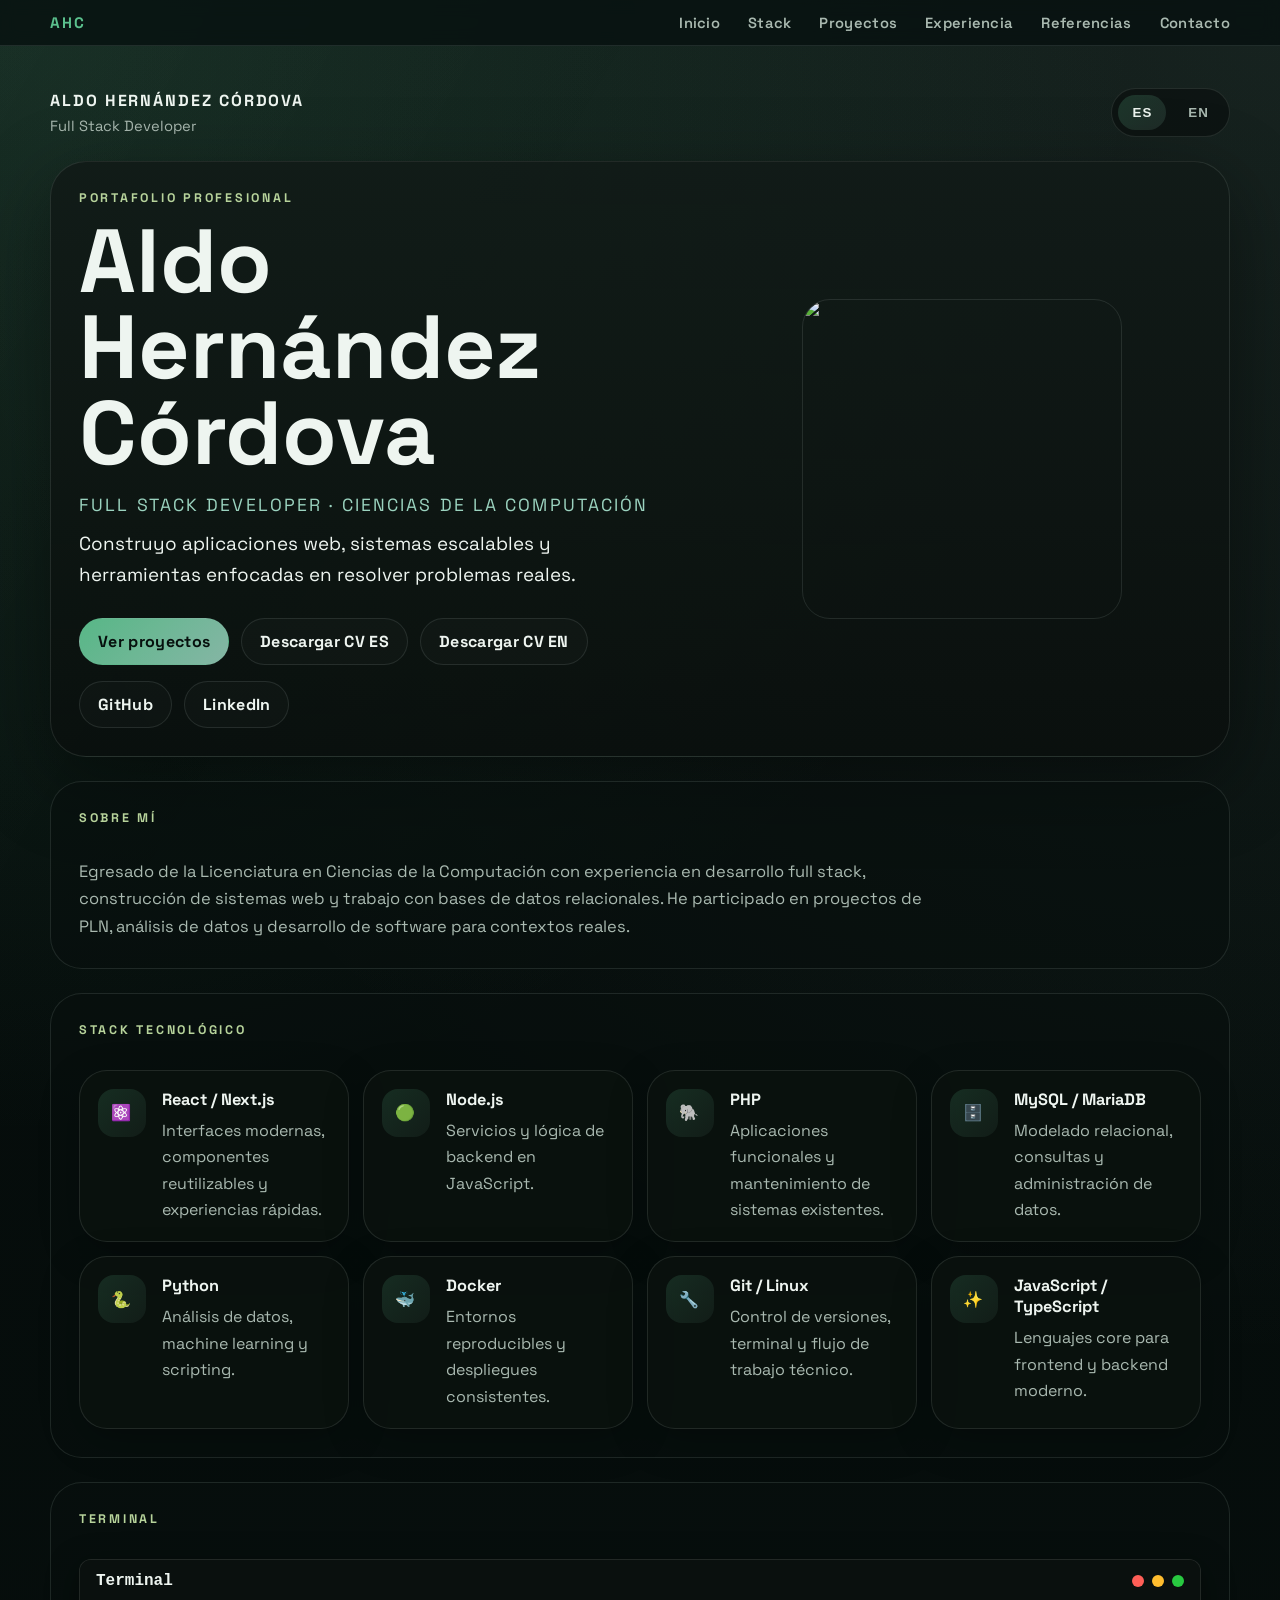
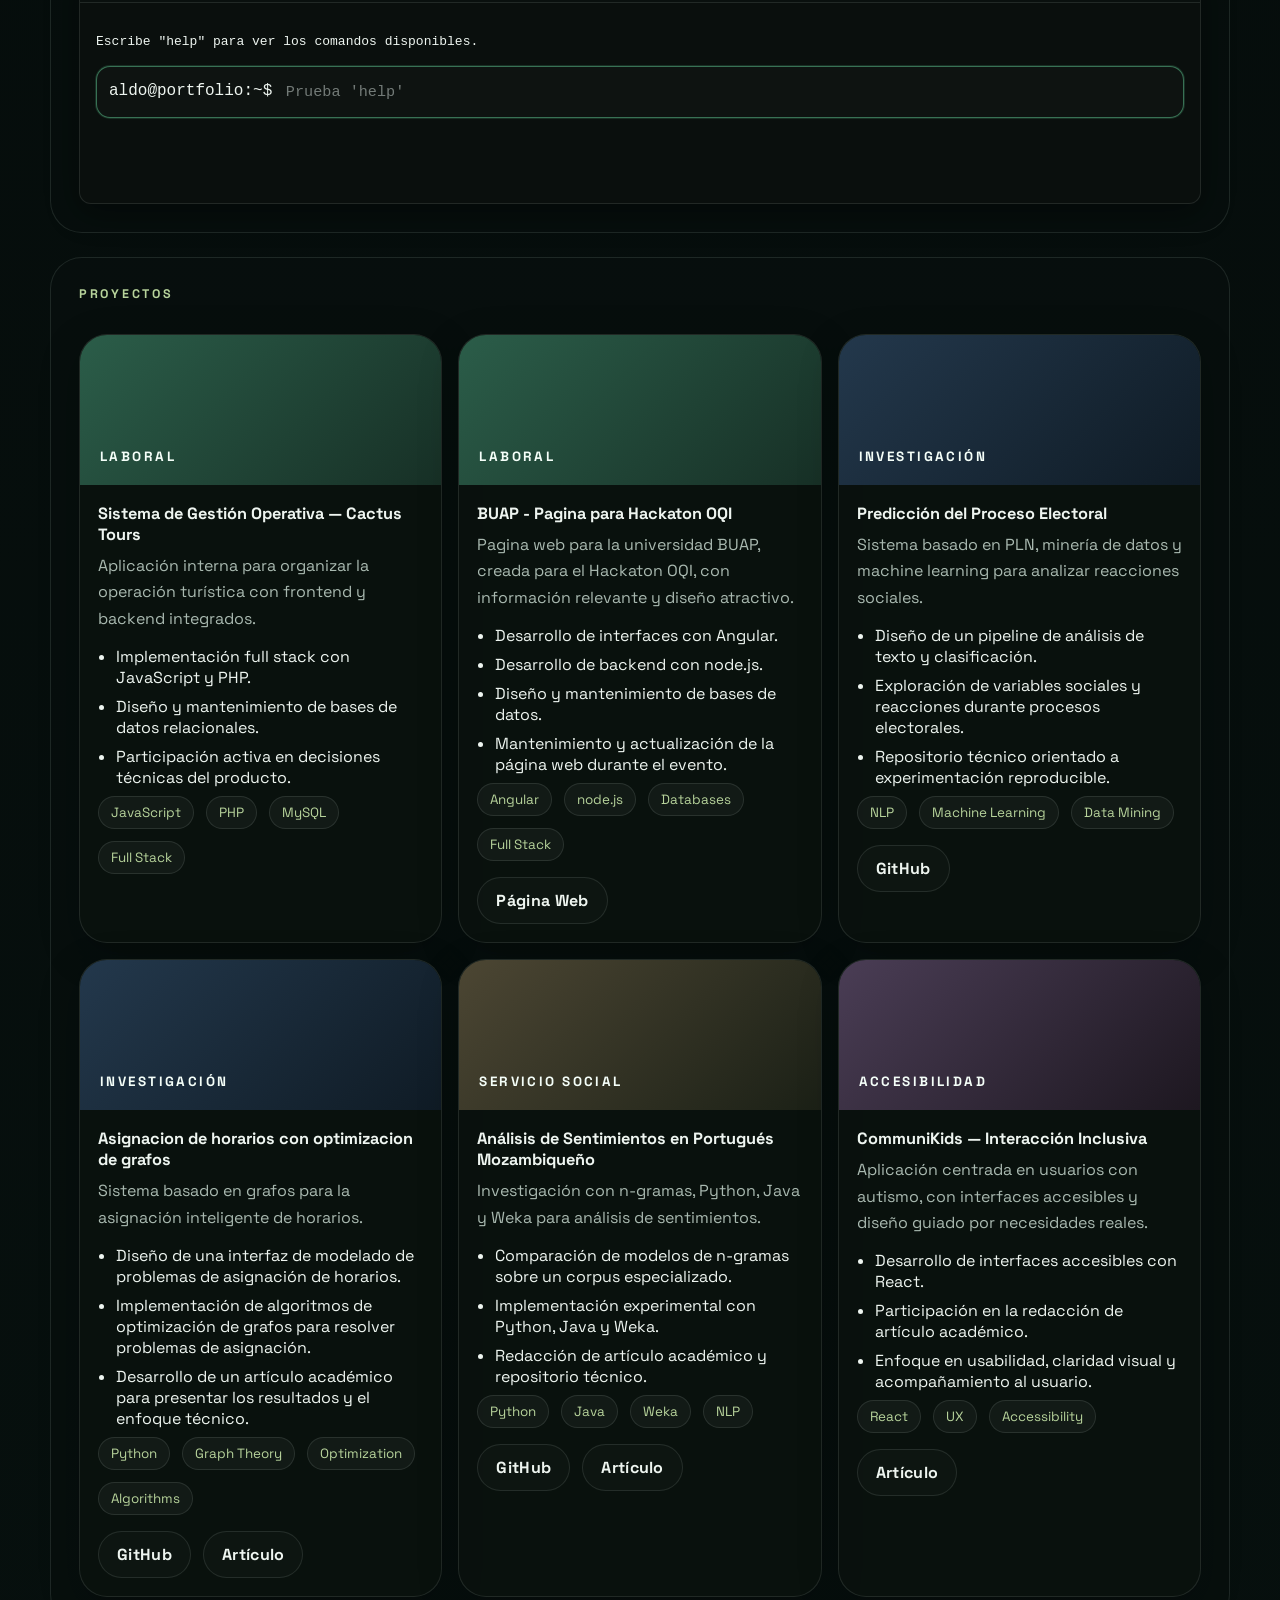
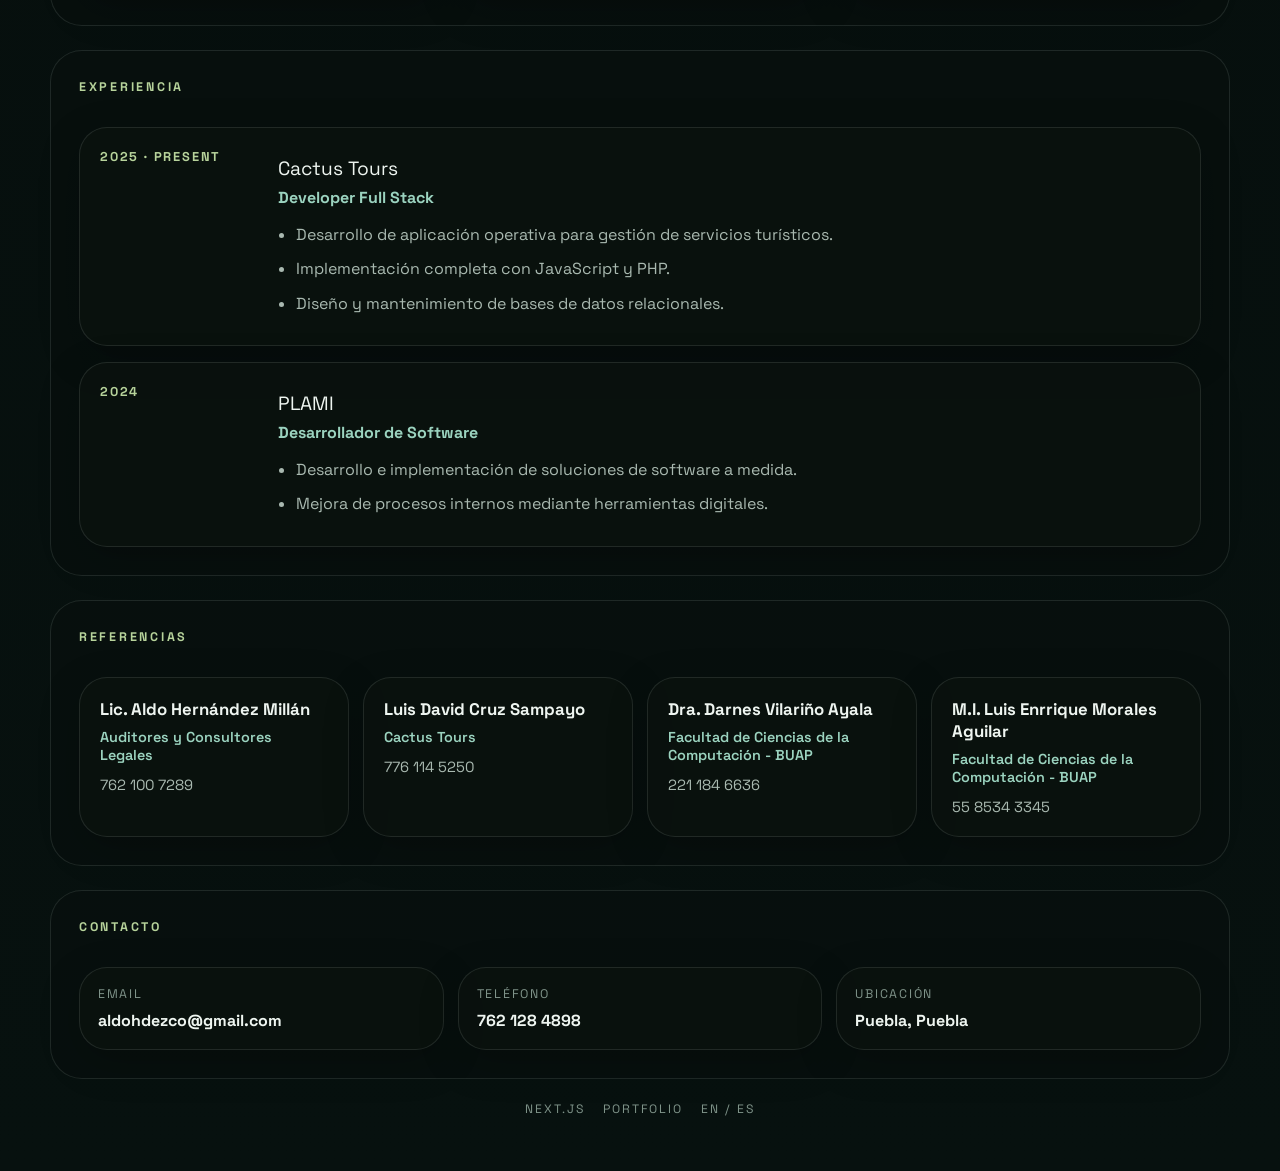
==== index.html @ d901b6c6 "Update GitHub Pages site" ====
<!DOCTYPE html><html lang="es"><head><meta charSet="utf-8"/><meta name="viewport" content="width=device-width, initial-scale=1"/><link rel="preload" as="image" imageSrcSet="/_next/image?url=%2Fimages%2Favatar.png&amp;w=384&amp;q=75 1x, /_next/image?url=%2Fimages%2Favatar.png&amp;w=640&amp;q=75 2x"/><link rel="stylesheet" href="/_next/static/css/3faab63d26a274f0.css" data-precedence="next"/><link rel="preload" as="script" fetchPriority="low" href="/_next/static/chunks/webpack-698f2ccd10d739f0.js"/><script src="/_next/static/chunks/4bd1b696-1bbe00825af7c92a.js" async=""></script><script src="/_next/static/chunks/684-13829c08f8c8ff48.js" async=""></script><script src="/_next/static/chunks/main-app-5c530ee18a1b9c01.js" async=""></script><script src="/_next/static/chunks/766-c86048cabd587fcd.js" async=""></script><script src="/_next/static/chunks/app/page-fb8a506fec784341.js" async=""></script><link rel="preconnect" href="https://fonts.googleapis.com"/><link rel="preconnect" href="https://fonts.gstatic.com" crossorigin="anonymous"/><link href="https://fonts.googleapis.com/css2?family=Space+Grotesk:wght@400;500;700;800&amp;display=swap" rel="stylesheet"/><title>Aldo Hernández Córdova | Full Stack Developer</title><meta name="description" content="Portafolio profesional bilingüe de Aldo Hernández Córdova, desarrollado en Next.js."/><script>document.querySelectorAll('body link[rel="icon"], body link[rel="apple-touch-icon"]').forEach(el => document.head.appendChild(el))</script><script src="/_next/static/chunks/polyfills-42372ed130431b0a.js" noModule=""></script></head><body><nav class="navbar "><div class="navbar-container"><div class="navbar-brand"><a href="#inicio">AHC</a></div><button type="button" class="navbar-toggle " aria-label="Abrir menu" aria-expanded="false" aria-controls="navbar-menu"><span></span><span></span><span></span></button><ul id="navbar-menu" class="navbar-menu "><li><a href="#inicio">Inicio</a></li><li><a href="#stack">Stack</a></li><li><a href="#proyectos">Proyectos</a></li><li><a href="#experiencia">Experiencia</a></li><li><a href="#referencias">Referencias</a></li><li><a href="#contacto">Contacto</a></li></ul></div></nav><div class="site-shell"><header class="topbar"><div><div class="brand">Aldo Hernández Córdova</div><div class="brand-subtitle">Full Stack Developer</div></div><div class="topbar-actions"><div class="language-switch" role="tablist" aria-label="Language switch"><button type="button" class="language-chip active" aria-pressed="true">ES</button><button type="button" class="language-chip" aria-pressed="false">EN</button></div></div></header><section class="hero" id="inicio"><div class="hero-copy"><p class="eyebrow">Portafolio profesional</p><h1>Aldo Hernández Córdova</h1><p class="hero-role">Full Stack Developer · Ciencias de la Computación</p><p class="hero-intro">Construyo aplicaciones web, sistemas escalables y herramientas enfocadas en resolver problemas reales.</p><div class="cta-row"><a class="button primary" href="#proyectos">Ver proyectos</a><a class="button secondary" href="/docs/CV%20%E2%80%93%20Aldo%20Hern%C3%A1ndez%20C%C3%B3rdova%20-%20ESP.pdf" target="_blank" rel="noreferrer">Descargar CV ES</a><a class="button secondary" href="/docs/CV%20-%20Aldo%20Hernandez%20Cordova%20-%20ENG.pdf" target="_blank" rel="noreferrer">Descargar CV EN</a></div><div class="social-row" aria-label="Social links"><a class="social-link" href="https://github.com/Aldohdezco" target="_blank" rel="noreferrer">GitHub</a><a class="social-link" href="https://www.linkedin.com/in/hernandez-cordova-aldo-9b2985282/" target="_blank" rel="noreferrer">LinkedIn</a></div></div><aside class="hero-image"><div class="avatar-container"><img alt="Aldo Hernández Córdova" width="320" height="320" decoding="async" data-nimg="1" class="avatar-image" style="color:transparent" srcSet="/_next/image?url=%2Fimages%2Favatar.png&amp;w=384&amp;q=75 1x, /_next/image?url=%2Fimages%2Favatar.png&amp;w=640&amp;q=75 2x" src="/_next/image?url=%2Fimages%2Favatar.png&amp;w=640&amp;q=75"/></div></aside></section><section class="section" id="sobre-mi"><div class="section-heading"><p class="section-kicker">Sobre mí</p></div><p class="section-copy">Egresado de la Licenciatura en Ciencias de la Computación con experiencia en desarrollo full stack, construcción de sistemas web y trabajo con bases de datos relacionales. He participado en proyectos de PLN, análisis de datos y desarrollo de software para contextos reales.</p></section><section class="section" id="stack"><div class="section-heading"><p class="section-kicker">Stack tecnológico</p></div><div class="skill-grid"><article class="skill-card"><div class="skill-icon">⚛️</div><div><h3>React / Next.js</h3><p>Interfaces modernas, componentes reutilizables y experiencias rápidas.</p></div></article><article class="skill-card"><div class="skill-icon">🟢</div><div><h3>Node.js</h3><p>Servicios y lógica de backend en JavaScript.</p></div></article><article class="skill-card"><div class="skill-icon">🐘</div><div><h3>PHP</h3><p>Aplicaciones funcionales y mantenimiento de sistemas existentes.</p></div></article><article class="skill-card"><div class="skill-icon">🗄️</div><div><h3>MySQL / MariaDB</h3><p>Modelado relacional, consultas y administración de datos.</p></div></article><article class="skill-card"><div class="skill-icon">🐍</div><div><h3>Python</h3><p>Análisis de datos, machine learning y scripting.</p></div></article><article class="skill-card"><div class="skill-icon">🐳</div><div><h3>Docker</h3><p>Entornos reproducibles y despliegues consistentes.</p></div></article><article class="skill-card"><div class="skill-icon">🔧</div><div><h3>Git / Linux</h3><p>Control de versiones, terminal y flujo de trabajo técnico.</p></div></article><article class="skill-card"><div class="skill-icon">✨</div><div><h3>JavaScript / TypeScript</h3><p>Lenguajes core para frontend y backend moderno.</p></div></article></div></section><section class="section terminal-section" id="terminal-interactive"><div class="section-heading"><p class="section-kicker">Terminal</p></div><div class="terminal-wrapper"><div class="terminal-header"><span>Terminal</span><div class="terminal-buttons"><span></span><span></span><span></span></div></div><div class="terminal-body"><div class="terminal-line output"><pre class="output-text">Escribe &quot;help&quot; para ver los comandos disponibles.</pre></div><div class="terminal-line input-active"><span class="prompt">aldo@portfolio:~$ </span><input type="text" autoComplete="off" spellCheck="false" placeholder="Prueba &#x27;help&#x27;" autofocus="" class="terminal-input" value=""/></div></div></div></section><section class="section" id="proyectos"><div class="section-heading"><p class="section-kicker">Proyectos</p></div><div class="project-grid"><article class="project-card"><div class="project-preview" style="background:linear-gradient(135deg, #2b5d49, #173026)"><span>Laboral</span></div><div class="project-content"><div class="project-topline"><h3>Sistema de Gestión Operativa — Cactus Tours</h3></div><p class="project-summary">Aplicación interna para organizar la operación turística con frontend y backend integrados.</p><ul class="project-list"><li>Implementación full stack con JavaScript y PHP.</li><li>Diseño y mantenimiento de bases de datos relacionales.</li><li>Participación activa en decisiones técnicas del producto.</li></ul><div class="tag-row"><span class="tag-pill">JavaScript</span><span class="tag-pill">PHP</span><span class="tag-pill">MySQL</span><span class="tag-pill">Full Stack</span></div></div></article><article class="project-card"><div class="project-preview" style="background:linear-gradient(135deg, #2b5d49, #173026)"><span>Laboral</span></div><div class="project-content"><div class="project-topline"><h3>BUAP - Pagina para Hackaton OQI</h3></div><p class="project-summary">Pagina web para la universidad BUAP, creada para el Hackaton OQI, con información relevante y diseño atractivo.</p><ul class="project-list"><li>Desarrollo de interfaces con Angular.</li><li>Desarrollo de backend con node.js.</li><li>Diseño y mantenimiento de bases de datos.</li><li>Mantenimiento y actualización de la página web durante el evento.</li></ul><div class="tag-row"><span class="tag-pill">Angular</span><span class="tag-pill">node.js</span><span class="tag-pill">Databases</span><span class="tag-pill">Full Stack</span></div><div class="project-links"><a href="https://oqi-hackaton.buap.mx1" target="_blank" rel="noreferrer">Página Web</a></div></div></article><article class="project-card"><div class="project-preview" style="background:linear-gradient(135deg, #23384c, #0f1b25)"><span>Investigación</span></div><div class="project-content"><div class="project-topline"><h3>Predicción del Proceso Electoral</h3></div><p class="project-summary">Sistema basado en PLN, minería de datos y machine learning para analizar reacciones sociales.</p><ul class="project-list"><li>Diseño de un pipeline de análisis de texto y clasificación.</li><li>Exploración de variables sociales y reacciones durante procesos electorales.</li><li>Repositorio técnico orientado a experimentación reproducible.</li></ul><div class="tag-row"><span class="tag-pill">NLP</span><span class="tag-pill">Machine Learning</span><span class="tag-pill">Data Mining</span></div><div class="project-links"><a href="https://github.com/EEBySE/Elecciones" target="_blank" rel="noreferrer">GitHub</a></div></div></article><article class="project-card"><div class="project-preview" style="background:linear-gradient(135deg, #23384c, #0f1b25)"><span>Investigación</span></div><div class="project-content"><div class="project-topline"><h3>Asignacion de horarios con optimizacion de grafos</h3></div><p class="project-summary">Sistema basado en grafos para la asignación inteligente de horarios.</p><ul class="project-list"><li>Diseño de una interfaz de modelado de problemas de asignación de horarios.</li><li>Implementación de algoritmos de optimización de grafos para resolver problemas de asignación.</li><li>Desarrollo de un artículo académico para presentar los resultados y el enfoque técnico.</li></ul><div class="tag-row"><span class="tag-pill">Python</span><span class="tag-pill">Graph Theory</span><span class="tag-pill">Optimization</span><span class="tag-pill">Algorithms</span></div><div class="project-links"><a href="https://github.com/Aldohdezco/AsignacionHorariosAdmision2026" target="_blank" rel="noreferrer">GitHub</a><a href="https://www.overleaf.com/read/mmzdmjgrkybt#a4f9cf" target="_blank" rel="noreferrer">Artículo</a></div></div></article><article class="project-card"><div class="project-preview" style="background:linear-gradient(135deg, #4c4633, #1b2016)"><span>Servicio social</span></div><div class="project-content"><div class="project-topline"><h3>Análisis de Sentimientos en Portugués Mozambiqueño</h3></div><p class="project-summary">Investigación con n-gramas, Python, Java y Weka para análisis de sentimientos.</p><ul class="project-list"><li>Comparación de modelos de n-gramas sobre un corpus especializado.</li><li>Implementación experimental con Python, Java y Weka.</li><li>Redacción de artículo académico y repositorio técnico.</li></ul><div class="tag-row"><span class="tag-pill">Python</span><span class="tag-pill">Java</span><span class="tag-pill">Weka</span><span class="tag-pill">NLP</span></div><div class="project-links"><a href="https://github.com/EEBySE/Mozambique1" target="_blank" rel="noreferrer">GitHub</a><a href="https://www.overleaf.com/read/jtgjdzpzbxgg#a612f4" target="_blank" rel="noreferrer">Artículo</a></div></div></article><article class="project-card"><div class="project-preview" style="background:linear-gradient(135deg, #4a3d55, #1d1720)"><span>Accesibilidad</span></div><div class="project-content"><div class="project-topline"><h3>CommuniKids — Interacción Inclusiva</h3></div><p class="project-summary">Aplicación centrada en usuarios con autismo, con interfaces accesibles y diseño guiado por necesidades reales.</p><ul class="project-list"><li>Desarrollo de interfaces accesibles con React.</li><li>Participación en la redacción de artículo académico.</li><li>Enfoque en usabilidad, claridad visual y acompañamiento al usuario.</li></ul><div class="tag-row"><span class="tag-pill">React</span><span class="tag-pill">UX</span><span class="tag-pill">Accessibility</span></div><div class="project-links"><a href="https://www.overleaf.com/read/vztnfsnzxbsd#4aa731" target="_blank" rel="noreferrer">Artículo</a></div></div></article></div></section><section class="section" id="experiencia"><div class="section-heading"><p class="section-kicker">Experiencia</p></div><div class="timeline"><article class="timeline-item"><div class="timeline-meta"><span>2025 · Present</span></div><div class="timeline-content"><p class="timeline-company">Cactus Tours</p><p class="timeline-role">Developer Full Stack</p><ul><li>Desarrollo de aplicación operativa para gestión de servicios turísticos.</li><li>Implementación completa con JavaScript y PHP.</li><li>Diseño y mantenimiento de bases de datos relacionales.</li></ul></div></article><article class="timeline-item"><div class="timeline-meta"><span>2024</span></div><div class="timeline-content"><p class="timeline-company">PLAMI</p><p class="timeline-role">Desarrollador de Software</p><ul><li>Desarrollo e implementación de soluciones de software a medida.</li><li>Mejora de procesos internos mediante herramientas digitales.</li></ul></div></article></div></section><section class="section" id="referencias"><div class="section-heading"><p class="section-kicker">Referencias</p></div><div class="references-grid"><article class="reference-card"><h3>Lic. Aldo Hernández Millán</h3><p class="reference-org">Auditores y Consultores Legales</p><p class="reference-phone">762 100 7289</p></article><article class="reference-card"><h3>Luis David Cruz Sampayo</h3><p class="reference-org">Cactus Tours</p><p class="reference-phone">776 114 5250</p></article><article class="reference-card"><h3>Dra. Darnes Vilariño Ayala</h3><p class="reference-org">Facultad de Ciencias de la Computación - BUAP</p><p class="reference-phone">221 184 6636</p></article><article class="reference-card"><h3>M.I. Luis Enrrique Morales Aguilar</h3><p class="reference-org">Facultad de Ciencias de la Computación - BUAP</p><p class="reference-phone">55 8534 3345</p></article></div></section><section class="section" id="contacto"><div class="section-heading"><p class="section-kicker">Contacto</p></div><div class="contact-grid"><a href="mailto:aldohdezco@gmail.com" class="contact-card"><span>Email</span><strong>aldohdezco@gmail.com</strong></a><div class="contact-card"><span>Teléfono</span><strong>762 128 4898</strong></div><div class="contact-card"><span>Ubicación</span><strong>Puebla, Puebla</strong></div></div></section><footer class="footer-note"><span>Next.js</span><span>Portfolio</span><span>EN / ES</span></footer></div><!--$--><!--/$--><!--$--><!--/$--><script src="/_next/static/chunks/webpack-698f2ccd10d739f0.js" async=""></script><script>(self.__next_f=self.__next_f||[]).push([0])</script><script>self.__next_f.push([1,"1:\"$Sreact.fragment\"\n2:I[7555,[],\"\"]\n3:I[1295,[],\"\"]\n4:I[7484,[\"766\",\"static/chunks/766-c86048cabd587fcd.js\",\"974\",\"static/chunks/app/page-fb8a506fec784341.js\"],\"PortfolioPage\"]\n5:I[9665,[],\"MetadataBoundary\"]\n7:I[9665,[],\"OutletBoundary\"]\na:I[4911,[],\"AsyncMetadataOutlet\"]\nc:I[9665,[],\"ViewportBoundary\"]\ne:I[6614,[],\"\"]\n:HL[\"/_next/static/css/3faab63d26a274f0.css\",\"style\"]\n"])</script><script>self.__next_f.push([1,"0:{\"P\":null,\"b\":\"JJj5MIgCEyHcYM4crivG6\",\"p\":\"\",\"c\":[\"\",\"\"],\"i\":false,\"f\":[[[\"\",{\"children\":[\"__PAGE__\",{}]},\"$undefined\",\"$undefined\",true],[\"\",[\"$\",\"$1\",\"c\",{\"children\":[[[\"$\",\"link\",\"0\",{\"rel\":\"stylesheet\",\"href\":\"/_next/static/css/3faab63d26a274f0.css\",\"precedence\":\"next\",\"crossOrigin\":\"$undefined\",\"nonce\":\"$undefined\"}]],[\"$\",\"html\",null,{\"lang\":\"es\",\"children\":[[\"$\",\"head\",null,{\"children\":[[\"$\",\"link\",null,{\"rel\":\"preconnect\",\"href\":\"https://fonts.googleapis.com\"}],[\"$\",\"link\",null,{\"rel\":\"preconnect\",\"href\":\"https://fonts.gstatic.com\",\"crossOrigin\":\"anonymous\"}],[\"$\",\"link\",null,{\"href\":\"https://fonts.googleapis.com/css2?family=Space+Grotesk:wght@400;500;700;800\u0026display=swap\",\"rel\":\"stylesheet\"}]]}],[\"$\",\"body\",null,{\"suppressHydrationWarning\":true,\"children\":[\"$\",\"$L2\",null,{\"parallelRouterKey\":\"children\",\"error\":\"$undefined\",\"errorStyles\":\"$undefined\",\"errorScripts\":\"$undefined\",\"template\":[\"$\",\"$L3\",null,{}],\"templateStyles\":\"$undefined\",\"templateScripts\":\"$undefined\",\"notFound\":[[[\"$\",\"title\",null,{\"children\":\"404: This page could not be found.\"}],[\"$\",\"div\",null,{\"style\":{\"fontFamily\":\"system-ui,\\\"Segoe UI\\\",Roboto,Helvetica,Arial,sans-serif,\\\"Apple Color Emoji\\\",\\\"Segoe UI Emoji\\\"\",\"height\":\"100vh\",\"textAlign\":\"center\",\"display\":\"flex\",\"flexDirection\":\"column\",\"alignItems\":\"center\",\"justifyContent\":\"center\"},\"children\":[\"$\",\"div\",null,{\"children\":[[\"$\",\"style\",null,{\"dangerouslySetInnerHTML\":{\"__html\":\"body{color:#000;background:#fff;margin:0}.next-error-h1{border-right:1px solid rgba(0,0,0,.3)}@media (prefers-color-scheme:dark){body{color:#fff;background:#000}.next-error-h1{border-right:1px solid rgba(255,255,255,.3)}}\"}}],[\"$\",\"h1\",null,{\"className\":\"next-error-h1\",\"style\":{\"display\":\"inline-block\",\"margin\":\"0 20px 0 0\",\"padding\":\"0 23px 0 0\",\"fontSize\":24,\"fontWeight\":500,\"verticalAlign\":\"top\",\"lineHeight\":\"49px\"},\"children\":404}],[\"$\",\"div\",null,{\"style\":{\"display\":\"inline-block\"},\"children\":[\"$\",\"h2\",null,{\"style\":{\"fontSize\":14,\"fontWeight\":400,\"lineHeight\":\"49px\",\"margin\":0},\"children\":\"This page could not be found.\"}]}]]}]}]],[]],\"forbidden\":\"$undefined\",\"unauthorized\":\"$undefined\"}]}]]}]]}],{\"children\":[\"__PAGE__\",[\"$\",\"$1\",\"c\",{\"children\":[[\"$\",\"$L4\",null,{}],[\"$\",\"$L5\",null,{\"children\":\"$L6\"}],null,[\"$\",\"$L7\",null,{\"children\":[\"$L8\",\"$L9\",[\"$\",\"$La\",null,{\"promise\":\"$@b\"}]]}]]}],{},null,false]},null,false],[\"$\",\"$1\",\"h\",{\"children\":[null,[\"$\",\"$1\",\"BVvQ_LILMscCzTC42bKkA\",{\"children\":[[\"$\",\"$Lc\",null,{\"children\":\"$Ld\"}],null]}],null]}],false]],\"m\":\"$undefined\",\"G\":[\"$e\",\"$undefined\"],\"s\":false,\"S\":true}\n"])</script><script>self.__next_f.push([1,"f:\"$Sreact.suspense\"\n10:I[4911,[],\"AsyncMetadata\"]\n6:[\"$\",\"$f\",null,{\"fallback\":null,\"children\":[\"$\",\"$L10\",null,{\"promise\":\"$@11\"}]}]\n"])</script><script>self.__next_f.push([1,"9:null\n"])</script><script>self.__next_f.push([1,"d:[[\"$\",\"meta\",\"0\",{\"charSet\":\"utf-8\"}],[\"$\",\"meta\",\"1\",{\"name\":\"viewport\",\"content\":\"width=device-width, initial-scale=1\"}]]\n8:null\n"])</script><script>self.__next_f.push([1,"11:{\"metadata\":[[\"$\",\"title\",\"0\",{\"children\":\"Aldo Hernández Córdova | Full Stack Developer\"}],[\"$\",\"meta\",\"1\",{\"name\":\"description\",\"content\":\"Portafolio profesional bilingüe de Aldo Hernández Córdova, desarrollado en Next.js.\"}]],\"error\":null,\"digest\":\"$undefined\"}\nb:{\"metadata\":\"$11:metadata\",\"error\":null,\"digest\":\"$undefined\"}\n"])</script></body></html>
---- _next/static/css/3faab63d26a274f0.css ----
:root{--bg:#07110f;--bg-soft:#0e1815;--panel:rgba(12,20,18,0.8);--panel-strong:#111b18;--line:rgba(201,220,210,0.12);--line-strong:rgba(201,220,210,0.2);--text:#eef5f0;--muted:#a9b9b0;--soft:#7f9389;--accent:#5bc08d;--accent-2:#b7d39b;--accent-3:#9bd3bf;--shadow:0 24px 80px rgba(0,0,0,0.4);--radius:28px}*{box-sizing:border-box}html{scroll-behavior:smooth}body,html{overflow-x:hidden}body{margin:0;min-height:100vh;background:radial-gradient(circle at top left,rgba(91,192,141,.18),transparent 25%),radial-gradient(circle at top right,rgba(155,211,191,.12),transparent 30%),linear-gradient(180deg,#050b0a 0,var(--bg) 100%);color:var(--text);font-family:Space Grotesk,Trebuchet MS,sans-serif}a{color:inherit;text-decoration:none}a,button{transition:transform .2s ease,border-color .2s ease,background-color .2s ease,color .2s ease}a:hover,button:hover{transform:translateY(-1px)}.site-shell{width:min(1180px,calc(100% - 32px));margin:24px auto 48px;position:relative}.site-shell:before{content:"";position:fixed;inset:0;pointer-events:none;background:linear-gradient(120deg,rgba(255,255,255,.02),transparent 40%)}.navbar{position:-webkit-sticky;position:sticky;top:0;z-index:999;background:rgba(7,17,15,.8);-webkit-backdrop-filter:blur(8px);backdrop-filter:blur(8px);border-bottom:1px solid var(--line);animation:slideDown .5s ease-out}.navbar.scrolled{background:rgba(7,17,15,.95);border-bottom-color:var(--line-strong)}.navbar-container{width:min(1180px,calc(100% - 32px));margin:0 auto;display:flex;align-items:center;justify-content:space-between;padding:12px 0}.navbar-brand{font-weight:800;letter-spacing:.12em;text-transform:uppercase;font-size:.95rem}.navbar-brand a{color:var(--accent);transition:color .3s ease}.navbar-brand a:hover{color:var(--accent-2)}.navbar-menu{display:flex;list-style:none;margin:0;padding:0;gap:28px;min-width:0}.navbar-menu li a{font-size:.92rem;font-weight:600;color:var(--muted);letter-spacing:.02em;position:relative;transition:color .3s ease}.navbar-menu li a:after{content:"";position:absolute;bottom:-2px;left:0;width:0;height:2px;background:var(--accent);transition:width .3s ease}.navbar-menu li a:hover{color:var(--text)}.navbar-menu li a:hover:after{width:100%}.navbar-toggle{display:none;align-items:center;justify-content:center;flex-direction:column;gap:4px;width:44px;height:44px;border:1px solid var(--line);border-radius:14px;background:rgba(255,255,255,.03);color:var(--text);padding:0;place-items:center}.navbar-toggle span{display:block;width:20px;height:2px;background:currentColor;border-radius:999px;transition:transform .2s ease,opacity .2s ease}.navbar-toggle.active span:first-child{transform:translateY(6px) rotate(45deg)}.navbar-toggle.active span:nth-child(2){opacity:0}.navbar-toggle.active span:nth-child(3){transform:translateY(-6px) rotate(-45deg)}@keyframes slideDown{0%{transform:translateY(-100%);opacity:0}to{transform:translateY(0);opacity:1}}.topbar{display:flex;align-items:center;justify-content:space-between;gap:16px;padding:18px 0 24px}.brand{font-size:1rem;letter-spacing:.12em;text-transform:uppercase;font-weight:700}.brand-subtitle{color:var(--muted);font-size:.92rem;margin-top:6px}.language-switch{display:inline-flex;gap:8px;padding:6px;border:1px solid var(--line);border-radius:999px;background:rgba(10,17,15,.7)}.language-chip{border:0;background:transparent;color:var(--muted);padding:10px 14px;border-radius:999px;font-weight:700;letter-spacing:.08em}.language-chip.active{background:linear-gradient(135deg,rgba(91,192,141,.2),rgba(155,211,191,.12));color:var(--text)}.cv-page,.footer-note,.hero,.section{animation:floatIn .7s ease both}@keyframes floatIn{0%{opacity:0;transform:translateY(16px)}to{opacity:1;transform:translateY(0)}}@keyframes slideUp{0%{opacity:0;transform:translateY(32px)}to{opacity:1;transform:translateY(0)}}@keyframes fadeInScale{0%{opacity:0;transform:scale(.95)}to{opacity:1;transform:scale(1)}}@keyframes pulseGlow{0%,to{box-shadow:0 0 0 0 rgba(91,192,141,.4)}50%{box-shadow:0 0 0 8px rgba(91,192,141,0)}}@keyframes shimmer{0%{background-position:-1000px 0}to{background-position:1000px 0}}.hero{display:grid;grid-template-columns:minmax(0,1fr) minmax(260px,.8fr);grid-gap:clamp(24px,5vw,48px);gap:clamp(24px,5vw,48px);padding:clamp(18px,3vw,28px);background:linear-gradient(180deg,rgba(17,27,24,.95),rgba(10,16,14,.92));border:1px solid var(--line);border-radius:calc(var(--radius) + 8px);box-shadow:var(--shadow);align-items:center}.hero-copy{flex-direction:column}.hero-copy,.hero-image{display:flex;justify-content:center}.hero-image{align-items:center}.avatar-container{position:relative;width:min(320px,100%);aspect-ratio:1;height:auto;border-radius:var(--radius);overflow:hidden;border:1px solid var(--line);animation:floatIn 1.2s ease-out}.avatar-image{width:100%;height:100%;object-fit:cover}.hero-copy h1{margin:0;font-size:clamp(2.55rem,7vw,5.8rem);line-height:.96;letter-spacing:0;overflow-wrap:anywhere}.cv-kicker,.eyebrow,.section-kicker{margin:0 0 12px;color:var(--accent-2);text-transform:uppercase;letter-spacing:.22em;font-size:.78rem;font-weight:700}.hero-role{margin:18px 0 12px;font-size:1.1rem;color:var(--accent-3);letter-spacing:.12em;text-transform:uppercase}.hero-intro{margin:0;max-width:62ch;color:var(--text);font-size:1.18rem;line-height:1.65}.cv-block p,.cv-skill-item p,.cv-summary,.education-meta,.hero-pitch,.project-summary,.section-copy,.skill-card p,.timeline-content li{color:var(--muted);line-height:1.65}.hero-pitch{margin:14px 0 0;max-width:60ch}.cta-row,.cv-actions,.project-links,.social-row,.tag-row{display:flex;flex-wrap:wrap;gap:12px}.cta-row{margin-top:28px}.button,.cv-backlink,.cv-button,.project-links a,.social-link{display:inline-flex;align-items:center;justify-content:center;border:1px solid var(--line);border-radius:999px;padding:12px 18px;font-weight:700;letter-spacing:.02em;background:rgba(255,255,255,.02);text-align:center}.button.primary,.cv-backlink,.cv-button{background:linear-gradient(135deg,rgba(91,192,141,.95),rgba(155,211,191,.85));color:#06100d;border-color:transparent}.button.secondary,.project-links a,.social-link{color:var(--text)}.button.secondary:hover,.cv-backlink:hover,.cv-button:hover,.project-links a:hover,.social-link:hover{border-color:var(--line-strong);background-color:rgba(255,255,255,.04)}.social-row{margin-top:16px}.avatar-card,.avatar-copy,.avatar-mark,.avatar-title,.hero-panel,.stat-card,.stats-grid,.terminal-card,.terminal-head{display:none}.section{margin-top:24px;padding:28px;background:rgba(9,16,14,.65);border:1px solid var(--line);border-radius:calc(var(--radius) + 4px)}.section-heading{display:flex;align-items:flex-end;justify-content:space-between;gap:20px;margin-bottom:20px}.section-heading h2{margin:0;font-size:clamp(1.6rem,3vw,2.35rem);letter-spacing:-.03em}.section-copy{margin:0;max-width:78ch;font-size:1.03rem}.skill-grid{display:grid;grid-template-columns:repeat(auto-fit,minmax(min(100%,250px),1fr));grid-gap:14px;gap:14px}.skill-card{display:flex;gap:16px;padding:18px;background:rgba(10,18,15,.9);border:1px solid var(--line);border-radius:var(--radius);box-shadow:0 12px 40px rgba(0,0,0,.22)}.skill-icon{width:48px;height:48px;border-radius:16px;display:grid;place-items:center;flex-shrink:0;background:linear-gradient(135deg,rgba(91,192,141,.16),rgba(155,211,191,.06));color:var(--accent-2);font-weight:800;letter-spacing:.08em}.cv-block strong,.cv-skill-item strong,.education-card h3,.project-topline h3,.skill-card h3,.timeline-company{margin:0;font-size:1.02rem}.education-meta,.project-summary,.skill-card p,.timeline-content{margin:8px 0 0}.project-grid{display:grid;grid-template-columns:repeat(auto-fit,minmax(min(100%,320px),1fr));grid-gap:16px;gap:16px}.project-card{overflow:hidden;background:rgba(10,18,15,.9);border:1px solid var(--line);border-radius:var(--radius);box-shadow:0 12px 40px rgba(0,0,0,.22)}.project-preview{min-height:150px;display:flex;align-items:flex-end;padding:20px;color:#f5fff9;font-size:.84rem;text-transform:uppercase;letter-spacing:.18em;font-weight:800}.project-content{padding:18px}.project-summary{margin-top:8px}.cv-block ul,.project-list,.timeline-content ul{margin:14px 0 0;padding-left:18px}.cv-block li,.project-list li,.timeline-content li{margin-bottom:8px}.tag-pill{padding:7px 12px;border-radius:999px;background:rgba(255,255,255,.04);border:1px solid var(--line);color:var(--accent-2);font-size:.84rem}.project-links{margin-top:16px}.terminal-section{background:rgba(9,16,14,.65)}.terminal-wrapper{background:#0a0f0d;border:1px solid var(--line);border-radius:12px;overflow:hidden;font-family:Courier New,monospace;box-shadow:0 8px 32px rgba(0,0,0,.4);animation:floatIn .8s ease-out}.terminal-header{display:flex;align-items:center;justify-content:space-between;gap:8px;padding:12px 16px;background:rgba(10,17,15,.9);border-bottom:1px solid var(--line)}.terminal-header>span:first-child{width:auto;height:auto;border-radius:0;background:transparent;color:var(--text);font-weight:600}.terminal-buttons{display:flex;gap:8px}.terminal-buttons span{width:12px;height:12px;border-radius:50%;background:rgba(255,255,255,.2)}.terminal-buttons span:first-child{background:#ff5f57}.terminal-buttons span:nth-child(2){background:#ffbd2e}.terminal-buttons span:nth-child(3){background:#28c940}.terminal-body{padding:16px;max-height:400px;overflow-y:auto;min-height:200px}.terminal-line{margin:8px 0;padding:0;white-space:pre-wrap;word-break:break-all;line-height:1.6}.terminal-line.prompt{color:var(--accent);font-weight:600}.terminal-line.output{color:var(--text)}.terminal-line.error{color:#ff5f57}.terminal-input{flex:1 1;background:transparent;border:none;color:var(--text);font-family:Courier New,monospace;font-size:.95rem;outline:none;padding:0;margin:0;caret-color:var(--accent);min-width:0}.terminal-input::placeholder{color:rgba(238,248,243,.45)}.terminal-line.input-active{display:flex;align-items:center;gap:4px;margin-top:12px;padding:10px 12px;min-height:52px;border:1px solid var(--line);border-radius:14px;background:rgba(255,255,255,.02)}.terminal-line.input-active:focus-within{border-color:rgba(91,192,141,.55);box-shadow:0 0 0 1px rgba(91,192,141,.18)}.references-grid{display:grid;grid-template-columns:repeat(auto-fit,minmax(min(100%,240px),1fr));grid-gap:14px;gap:14px}.reference-card{background:rgba(10,18,15,.9);border:1px solid var(--line);border-radius:var(--radius);padding:20px;box-shadow:0 12px 40px rgba(0,0,0,.22);transition:all .3s ease}.reference-card:hover{border-color:var(--accent-3);transform:translateY(-2px);box-shadow:0 16px 48px rgba(91,192,141,.1)}.reference-card h3{margin:0 0 8px;font-size:1.05rem;color:var(--text)}.reference-org{margin:0 0 12px;color:var(--accent-3);font-weight:600;font-size:.9rem}.reference-phone{margin:0;color:var(--muted);font-size:.92rem}.timeline{display:grid;grid-gap:16px;gap:16px}.timeline-item{display:grid;grid-template-columns:160px 1fr;grid-gap:18px;gap:18px;padding:20px;background:rgba(10,18,15,.9);border:1px solid var(--line);border-radius:var(--radius);box-shadow:0 12px 40px rgba(0,0,0,.22)}.timeline-meta{color:var(--accent-2);text-transform:uppercase;letter-spacing:.14em;font-size:.8rem;font-weight:700}.timeline-company{font-size:1.2rem}.cv-role,.education-degree,.timeline-role{margin:6px 0 0;color:var(--accent-3);font-weight:700}.education-list{display:grid;grid-template-columns:repeat(auto-fit,minmax(min(100%,240px),1fr));grid-gap:14px;gap:14px}.education-card{padding:18px;background:rgba(10,18,15,.9);border:1px solid var(--line);border-radius:var(--radius);box-shadow:0 12px 40px rgba(0,0,0,.22)}.education-period{color:var(--accent-2);font-size:.84rem;letter-spacing:.08em;text-transform:uppercase;font-weight:700;margin-bottom:10px}.contact-grid{display:grid;grid-template-columns:repeat(auto-fit,minmax(min(100%,240px),1fr));grid-gap:14px;gap:14px}.contact-card{display:grid;grid-gap:8px;gap:8px;padding:18px;background:rgba(10,18,15,.9);border:1px solid var(--line);border-radius:var(--radius);box-shadow:0 12px 40px rgba(0,0,0,.22)}.contact-card span{color:var(--soft);text-transform:uppercase;letter-spacing:.14em;font-size:.78rem}.contact-card strong{font-size:1rem;overflow-wrap:anywhere}.footer-note{display:flex;justify-content:center;gap:18px;color:var(--soft);padding:22px 0 6px;text-transform:uppercase;letter-spacing:.16em;font-size:.76rem}.cv-page{width:min(1120px,calc(100% - 32px));margin:24px auto 40px;padding:24px}.cv-topbar{display:flex;justify-content:space-between;align-items:center;gap:16px;margin-bottom:18px}.cv-actions{justify-content:flex-end}.cv-header{display:grid;grid-template-columns:minmax(0,1fr) minmax(220px,280px);grid-gap:20px;gap:20px;padding:24px;border-radius:calc(var(--radius) - 4px);background:linear-gradient(135deg,rgba(17,27,24,.98),rgba(8,14,12,.96));border:1px solid var(--line)}.cv-header h1{margin:0;font-size:clamp(2.2rem,4vw,3.4rem);letter-spacing:-.04em}.cv-summary{max-width:70ch;margin-top:12px}.cv-contact-block{display:grid;grid-gap:10px;gap:10px;align-content:start;color:var(--text)}.cv-contact-block a,.cv-contact-block span{display:block;color:var(--muted);overflow-wrap:anywhere}.cv-layout{grid-template-columns:minmax(0,1.5fr) minmax(280px,.9fr);margin-top:18px}.cv-layout,.cv-main,.cv-sidebar{display:grid;grid-gap:18px;gap:18px}.cv-section{display:grid;grid-gap:12px;gap:12px}.cv-section h2{margin:0;font-size:1.15rem;text-transform:uppercase;letter-spacing:.16em;color:var(--accent-2)}.cv-block,.cv-skill-item{padding:16px}.cv-block-header{display:flex;justify-content:space-between;gap:12px;color:var(--accent-2);text-transform:uppercase;letter-spacing:.1em;font-size:.78rem;margin-bottom:8px}.cv-block-compact{padding:14px 16px}.cv-skill-list{display:grid;grid-gap:12px;gap:12px}.cv-skill-item{display:flex;gap:14px;align-items:flex-start}.cv-skill-icon{width:40px;height:40px;border-radius:14px;display:grid;place-items:center;background:linear-gradient(135deg,rgba(91,192,141,.18),rgba(155,211,191,.08));color:var(--accent-2);font-weight:800}.cv-backlink{display:inline-flex}.cv-page-download{width:auto;margin:0;padding:28px}@media (max-width:1000px){.cv-header,.cv-layout,.hero,.timeline-item{grid-template-columns:1fr}.section-heading{align-items:flex-start;flex-direction:column}}@media (max-width:720px){.cv-page,.site-shell{width:calc(100% - 24px);margin:12px auto 24px}.cv-page,.hero,.section{padding:16px;border-radius:20px}.cv-topbar,.topbar{align-items:flex-start;flex-direction:column}.cta-row,.cv-actions,.footer-note,.social-row{gap:10px}.cta-row,.cv-actions,.social-row{width:100%}.button,.cv-backlink,.cv-button,.project-links a,.social-link{flex:1 1 180px;min-height:46px}.hero-copy h1{font-size:clamp(2.35rem,16vw,3.7rem)}.navbar-container{width:calc(100% - 24px);gap:16px;padding:10px 0;position:relative}.navbar-brand{flex:0 0 auto}.navbar-toggle{display:flex;margin-left:auto}.navbar-menu{position:absolute;top:calc(100% + 10px);left:0;right:0;display:grid;grid-gap:4px;gap:4px;padding:10px;background:rgba(7,17,15,.97);border:1px solid var(--line-strong);border-radius:18px;box-shadow:var(--shadow);opacity:0;pointer-events:none;transform:translateY(-8px);transition:opacity .2s ease,transform .2s ease}.navbar-menu.open{opacity:1;pointer-events:auto;transform:translateY(0)}.navbar-menu li a{display:block;padding:12px 14px;border-radius:12px;font-size:.92rem}.navbar-menu li a:hover{background:rgba(255,255,255,.04)}.navbar-menu li a:after{display:none}.hero{grid-template-columns:1fr;gap:22px}.avatar-container{width:min(240px,100%)}.terminal-body{max-height:300px;min-height:150px;padding:12px}.terminal-header{padding:10px 12px}.terminal-line{word-break:break-word;overflow-wrap:anywhere}.terminal-line.input-active{align-items:flex-start;flex-direction:column}.terminal-input{width:100%}.cv-block,.cv-header,.cv-skill-item{padding:14px}.cv-block-header{flex-direction:column;gap:6px}.footer-note{align-items:center;flex-direction:column;text-align:center}}@media (max-width:420px){.cv-page,.navbar-container,.site-shell{width:calc(100% - 16px)}.cv-page,.hero,.section{padding:14px}.brand{font-size:.9rem}.brand-subtitle,.hero-intro,.hero-role,.section-copy{font-size:.98rem}.cv-skill-item,.skill-card{flex-direction:column}.language-chip,.language-switch,.topbar-actions{width:100%}}@media print{body{background:#fff;color:#111}.cv-page,.site-shell{width:100%;margin:0;box-shadow:none;border-radius:0}.cta-row,.cv-actions,.cv-topbar,.footer-note,.social-row,.topbar{display:none!important}.contact-card,.cv-block,.cv-header,.cv-skill-item,.education-card,.hero,.project-card,.section,.timeline-item{box-shadow:none;border-color:#d8ded9;background:#fff;color:#111}.cv-header h1,.cv-section h2,.education-card h3,.hero-copy h1,.section-heading h2,.timeline-company{color:#111}}
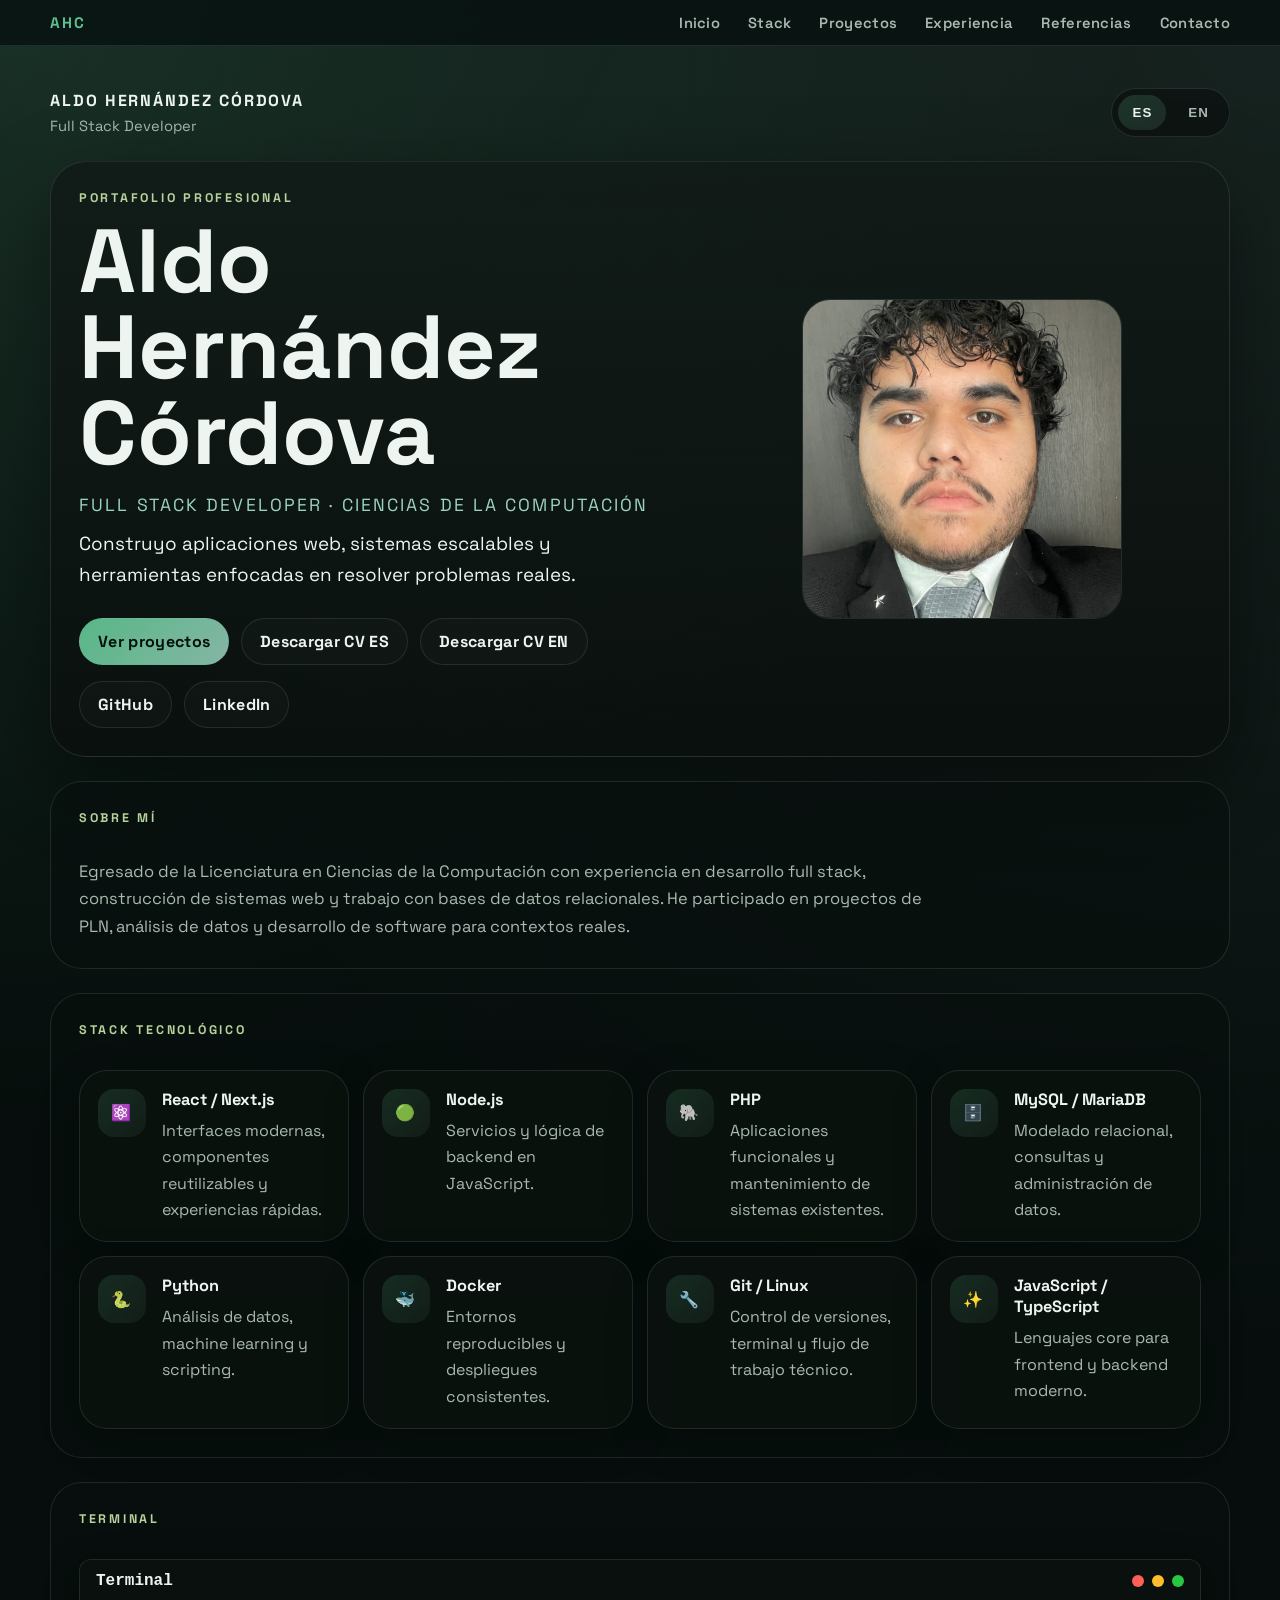
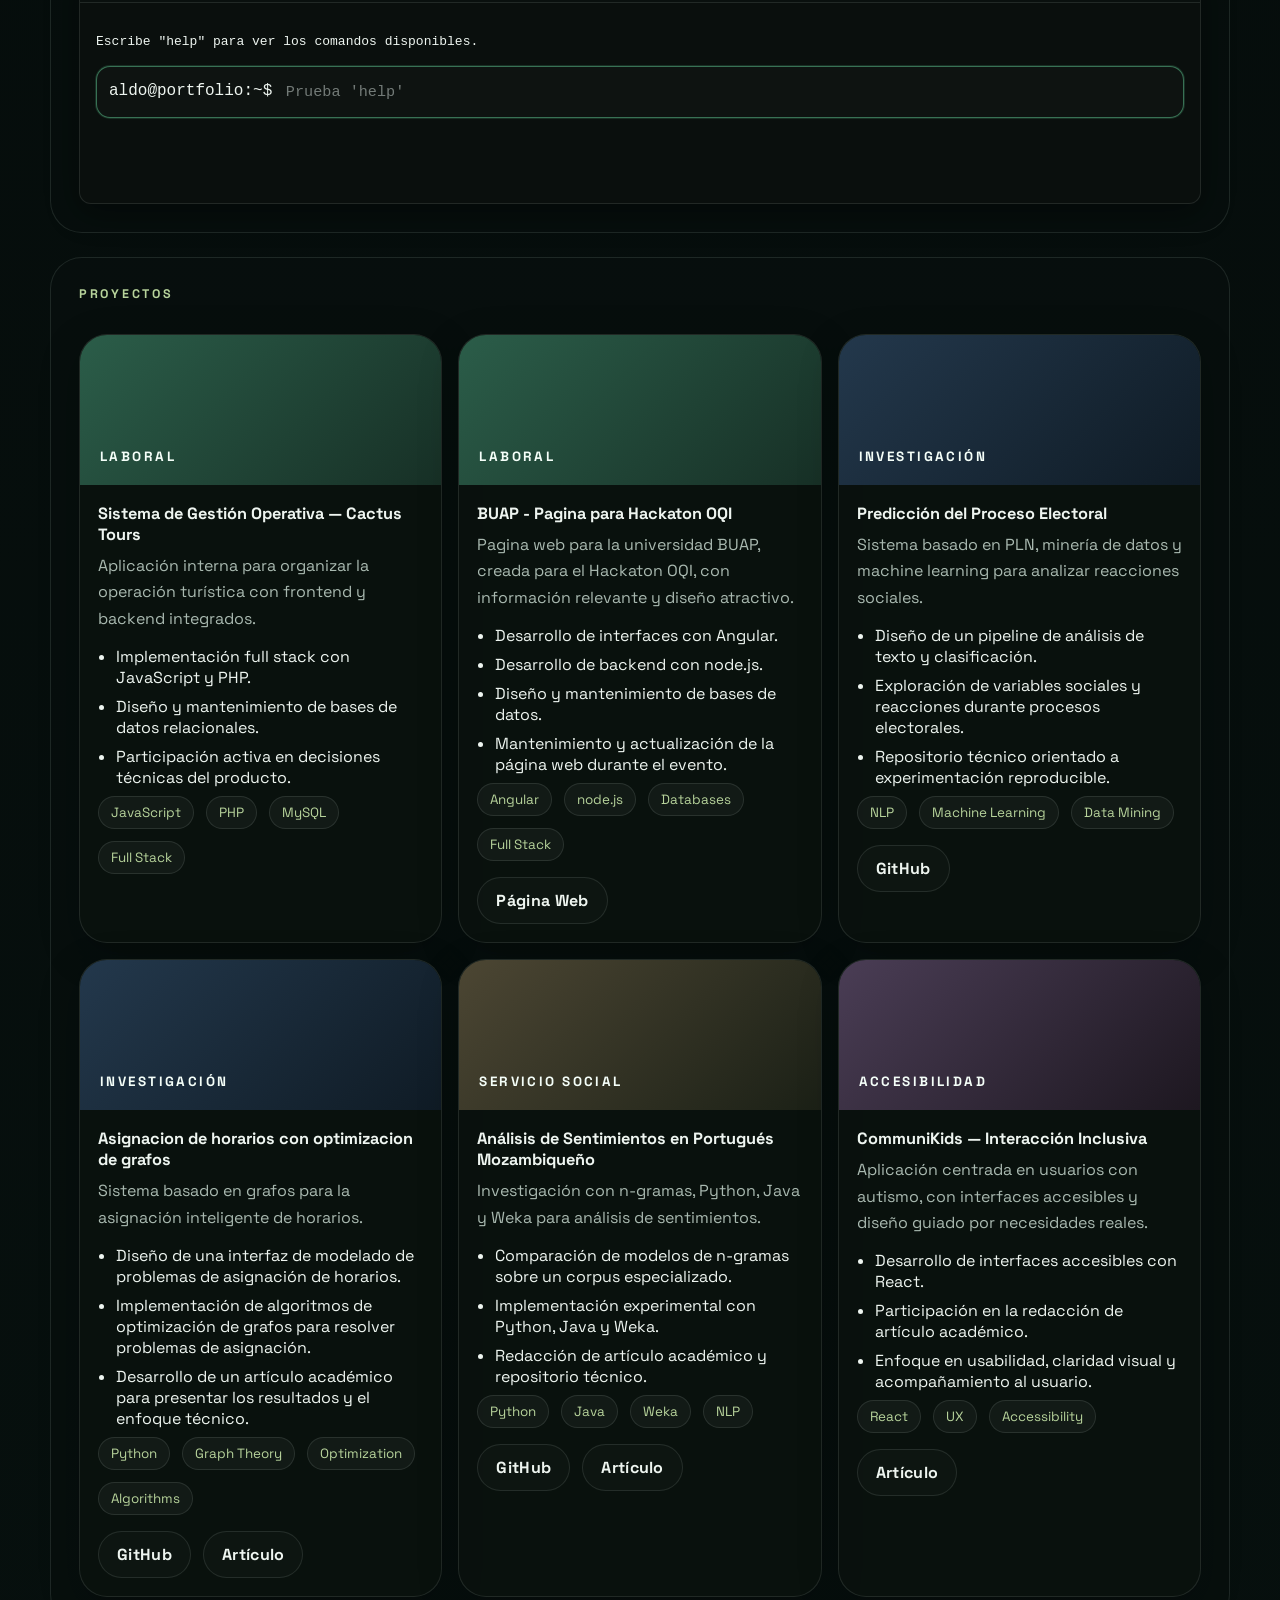
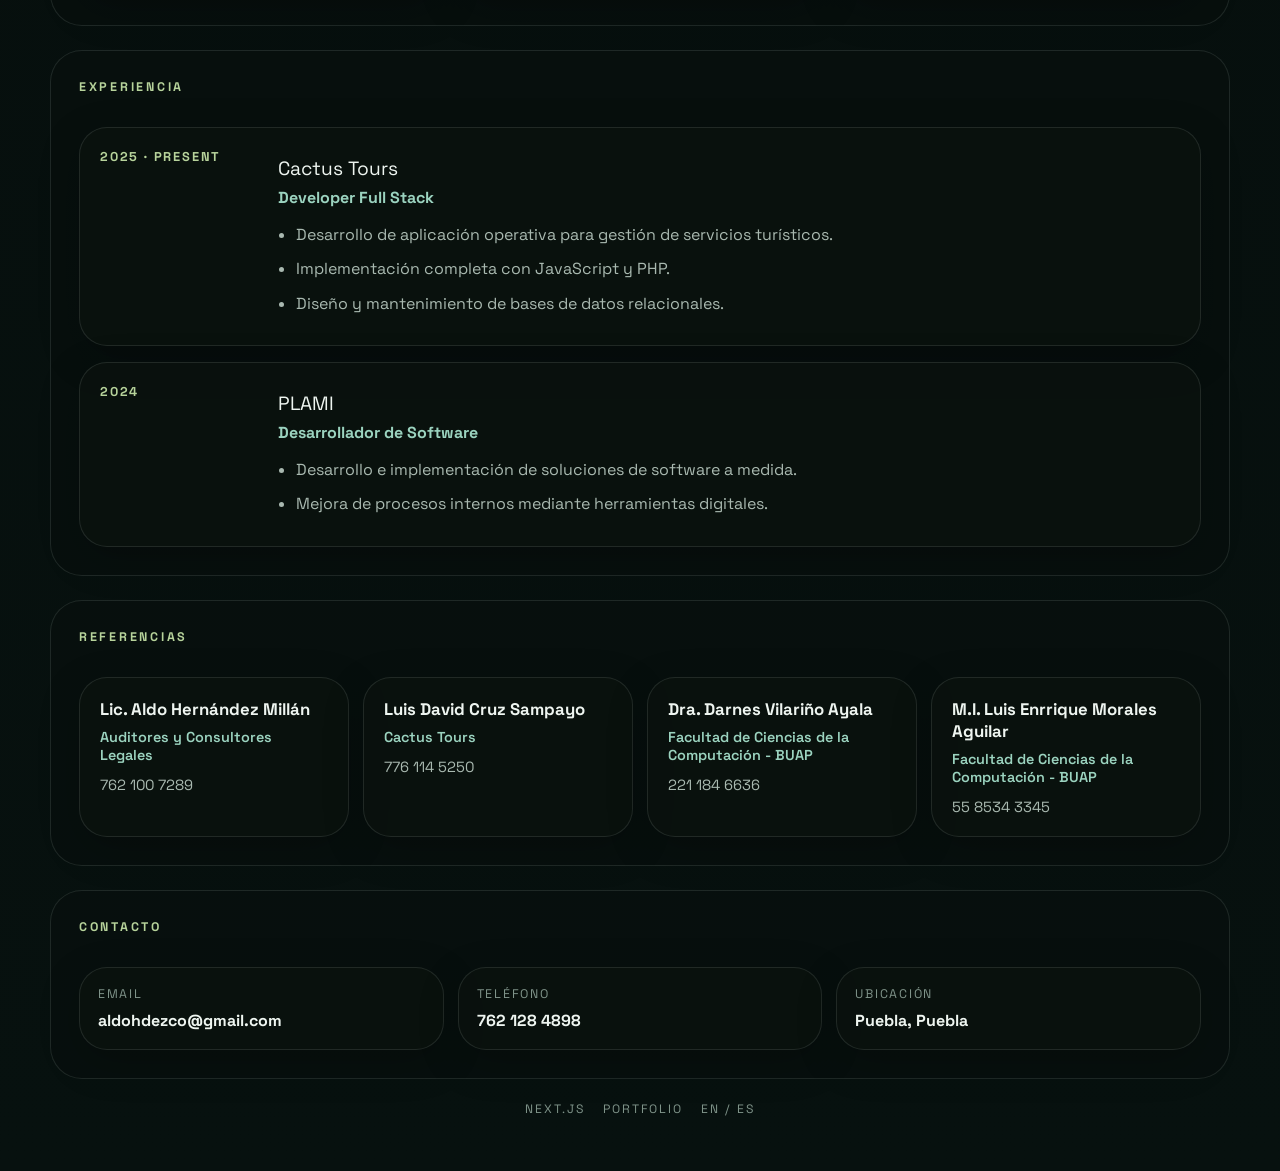
==== commit f86ae9df: "Deploy portfolio" ====
--- a/index.html
+++ b/index.html
@@ -1 +1 @@
-<!DOCTYPE html><html lang="es"><head><meta charSet="utf-8"/><meta name="viewport" content="width=device-width, initial-scale=1"/><link rel="preload" as="image" imageSrcSet="/_next/image?url=%2Fimages%2Favatar.png&amp;w=384&amp;q=75 1x, /_next/image?url=%2Fimages%2Favatar.png&amp;w=640&amp;q=75 2x"/><link rel="stylesheet" href="/_next/static/css/3faab63d26a274f0.css" data-precedence="next"/><link rel="preload" as="script" fetchPriority="low" href="/_next/static/chunks/webpack-698f2ccd10d739f0.js"/><script src="/_next/static/chunks/4bd1b696-1bbe00825af7c92a.js" async=""></script><script src="/_next/static/chunks/684-13829c08f8c8ff48.js" async=""></script><script src="/_next/static/chunks/main-app-5c530ee18a1b9c01.js" async=""></script><script src="/_next/static/chunks/766-c86048cabd587fcd.js" async=""></script><script src="/_next/static/chunks/app/page-fb8a506fec784341.js" async=""></script><link rel="preconnect" href="https://fonts.googleapis.com"/><link rel="preconnect" href="https://fonts.gstatic.com" crossorigin="anonymous"/><link href="https://fonts.googleapis.com/css2?family=Space+Grotesk:wght@400;500;700;800&amp;display=swap" rel="stylesheet"/><title>Aldo Hernández Córdova | Full Stack Developer</title><meta name="description" content="Portafolio profesional bilingüe de Aldo Hernández Córdova, desarrollado en Next.js."/><script>document.querySelectorAll('body link[rel="icon"], body link[rel="apple-touch-icon"]').forEach(el => document.head.appendChild(el))</script><script src="/_next/static/chunks/polyfills-42372ed130431b0a.js" noModule=""></script></head><body><nav class="navbar "><div class="navbar-container"><div class="navbar-brand"><a href="#inicio">AHC</a></div><button type="button" class="navbar-toggle " aria-label="Abrir menu" aria-expanded="false" aria-controls="navbar-menu"><span></span><span></span><span></span></button><ul id="navbar-menu" class="navbar-menu "><li><a href="#inicio">Inicio</a></li><li><a href="#stack">Stack</a></li><li><a href="#proyectos">Proyectos</a></li><li><a href="#experiencia">Experiencia</a></li><li><a href="#referencias">Referencias</a></li><li><a href="#contacto">Contacto</a></li></ul></div></nav><div class="site-shell"><header class="topbar"><div><div class="brand">Aldo Hernández Córdova</div><div class="brand-subtitle">Full Stack Developer</div></div><div class="topbar-actions"><div class="language-switch" role="tablist" aria-label="Language switch"><button type="button" class="language-chip active" aria-pressed="true">ES</button><button type="button" class="language-chip" aria-pressed="false">EN</button></div></div></header><section class="hero" id="inicio"><div class="hero-copy"><p class="eyebrow">Portafolio profesional</p><h1>Aldo Hernández Córdova</h1><p class="hero-role">Full Stack Developer · Ciencias de la Computación</p><p class="hero-intro">Construyo aplicaciones web, sistemas escalables y herramientas enfocadas en resolver problemas reales.</p><div class="cta-row"><a class="button primary" href="#proyectos">Ver proyectos</a><a class="button secondary" href="/docs/CV%20%E2%80%93%20Aldo%20Hern%C3%A1ndez%20C%C3%B3rdova%20-%20ESP.pdf" target="_blank" rel="noreferrer">Descargar CV ES</a><a class="button secondary" href="/docs/CV%20-%20Aldo%20Hernandez%20Cordova%20-%20ENG.pdf" target="_blank" rel="noreferrer">Descargar CV EN</a></div><div class="social-row" aria-label="Social links"><a class="social-link" href="https://github.com/Aldohdezco" target="_blank" rel="noreferrer">GitHub</a><a class="social-link" href="https://www.linkedin.com/in/hernandez-cordova-aldo-9b2985282/" target="_blank" rel="noreferrer">LinkedIn</a></div></div><aside class="hero-image"><div class="avatar-container"><img alt="Aldo Hernández Córdova" width="320" height="320" decoding="async" data-nimg="1" class="avatar-image" style="color:transparent" srcSet="/_next/image?url=%2Fimages%2Favatar.png&amp;w=384&amp;q=75 1x, /_next/image?url=%2Fimages%2Favatar.png&amp;w=640&amp;q=75 2x" src="/_next/image?url=%2Fimages%2Favatar.png&amp;w=640&amp;q=75"/></div></aside></section><section class="section" id="sobre-mi"><div class="section-heading"><p class="section-kicker">Sobre mí</p></div><p class="section-copy">Egresado de la Licenciatura en Ciencias de la Computación con experiencia en desarrollo full stack, construcción de sistemas web y trabajo con bases de datos relacionales. He participado en proyectos de PLN, análisis de datos y desarrollo de software para contextos reales.</p></section><section class="section" id="stack"><div class="section-heading"><p class="section-kicker">Stack tecnológico</p></div><div class="skill-grid"><article class="skill-card"><div class="skill-icon">⚛️</div><div><h3>React / Next.js</h3><p>Interfaces modernas, componentes reutilizables y experiencias rápidas.</p></div></article><article class="skill-card"><div class="skill-icon">🟢</div><div><h3>Node.js</h3><p>Servicios y lógica de backend en JavaScript.</p></div></article><article class="skill-card"><div class="skill-icon">🐘</div><div><h3>PHP</h3><p>Aplicaciones funcionales y mantenimiento de sistemas existentes.</p></div></article><article class="skill-card"><div class="skill-icon">🗄️</div><div><h3>MySQL / MariaDB</h3><p>Modelado relacional, consultas y administración de datos.</p></div></article><article class="skill-card"><div class="skill-icon">🐍</div><div><h3>Python</h3><p>Análisis de datos, machine learning y scripting.</p></div></article><article class="skill-card"><div class="skill-icon">🐳</div><div><h3>Docker</h3><p>Entornos reproducibles y despliegues consistentes.</p></div></article><article class="skill-card"><div class="skill-icon">🔧</div><div><h3>Git / Linux</h3><p>Control de versiones, terminal y flujo de trabajo técnico.</p></div></article><article class="skill-card"><div class="skill-icon">✨</div><div><h3>JavaScript / TypeScript</h3><p>Lenguajes core para frontend y backend moderno.</p></div></article></div></section><section class="section terminal-section" id="terminal-interactive"><div class="section-heading"><p class="section-kicker">Terminal</p></div><div class="terminal-wrapper"><div class="terminal-header"><span>Terminal</span><div class="terminal-buttons"><span></span><span></span><span></span></div></div><div class="terminal-body"><div class="terminal-line output"><pre class="output-text">Escribe &quot;help&quot; para ver los comandos disponibles.</pre></div><div class="terminal-line input-active"><span class="prompt">aldo@portfolio:~$ </span><input type="text" autoComplete="off" spellCheck="false" placeholder="Prueba &#x27;help&#x27;" autofocus="" class="terminal-input" value=""/></div></div></div></section><section class="section" id="proyectos"><div class="section-heading"><p class="section-kicker">Proyectos</p></div><div class="project-grid"><article class="project-card"><div class="project-preview" style="background:linear-gradient(135deg, #2b5d49, #173026)"><span>Laboral</span></div><div class="project-content"><div class="project-topline"><h3>Sistema de Gestión Operativa — Cactus Tours</h3></div><p class="project-summary">Aplicación interna para organizar la operación turística con frontend y backend integrados.</p><ul class="project-list"><li>Implementación full stack con JavaScript y PHP.</li><li>Diseño y mantenimiento de bases de datos relacionales.</li><li>Participación activa en decisiones técnicas del producto.</li></ul><div class="tag-row"><span class="tag-pill">JavaScript</span><span class="tag-pill">PHP</span><span class="tag-pill">MySQL</span><span class="tag-pill">Full Stack</span></div></div></article><article class="project-card"><div class="project-preview" style="background:linear-gradient(135deg, #2b5d49, #173026)"><span>Laboral</span></div><div class="project-content"><div class="project-topline"><h3>BUAP - Pagina para Hackaton OQI</h3></div><p class="project-summary">Pagina web para la universidad BUAP, creada para el Hackaton OQI, con información relevante y diseño atractivo.</p><ul class="project-list"><li>Desarrollo de interfaces con Angular.</li><li>Desarrollo de backend con node.js.</li><li>Diseño y mantenimiento de bases de datos.</li><li>Mantenimiento y actualización de la página web durante el evento.</li></ul><div class="tag-row"><span class="tag-pill">Angular</span><span class="tag-pill">node.js</span><span class="tag-pill">Databases</span><span class="tag-pill">Full Stack</span></div><div class="project-links"><a href="https://oqi-hackaton.buap.mx1" target="_blank" rel="noreferrer">Página Web</a></div></div></article><article class="project-card"><div class="project-preview" style="background:linear-gradient(135deg, #23384c, #0f1b25)"><span>Investigación</span></div><div class="project-content"><div class="project-topline"><h3>Predicción del Proceso Electoral</h3></div><p class="project-summary">Sistema basado en PLN, minería de datos y machine learning para analizar reacciones sociales.</p><ul class="project-list"><li>Diseño de un pipeline de análisis de texto y clasificación.</li><li>Exploración de variables sociales y reacciones durante procesos electorales.</li><li>Repositorio técnico orientado a experimentación reproducible.</li></ul><div class="tag-row"><span class="tag-pill">NLP</span><span class="tag-pill">Machine Learning</span><span class="tag-pill">Data Mining</span></div><div class="project-links"><a href="https://github.com/EEBySE/Elecciones" target="_blank" rel="noreferrer">GitHub</a></div></div></article><article class="project-card"><div class="project-preview" style="background:linear-gradient(135deg, #23384c, #0f1b25)"><span>Investigación</span></div><div class="project-content"><div class="project-topline"><h3>Asignacion de horarios con optimizacion de grafos</h3></div><p class="project-summary">Sistema basado en grafos para la asignación inteligente de horarios.</p><ul class="project-list"><li>Diseño de una interfaz de modelado de problemas de asignación de horarios.</li><li>Implementación de algoritmos de optimización de grafos para resolver problemas de asignación.</li><li>Desarrollo de un artículo académico para presentar los resultados y el enfoque técnico.</li></ul><div class="tag-row"><span class="tag-pill">Python</span><span class="tag-pill">Graph Theory</span><span class="tag-pill">Optimization</span><span class="tag-pill">Algorithms</span></div><div class="project-links"><a href="https://github.com/Aldohdezco/AsignacionHorariosAdmision2026" target="_blank" rel="noreferrer">GitHub</a><a href="https://www.overleaf.com/read/mmzdmjgrkybt#a4f9cf" target="_blank" rel="noreferrer">Artículo</a></div></div></article><article class="project-card"><div class="project-preview" style="background:linear-gradient(135deg, #4c4633, #1b2016)"><span>Servicio social</span></div><div class="project-content"><div class="project-topline"><h3>Análisis de Sentimientos en Portugués Mozambiqueño</h3></div><p class="project-summary">Investigación con n-gramas, Python, Java y Weka para análisis de sentimientos.</p><ul class="project-list"><li>Comparación de modelos de n-gramas sobre un corpus especializado.</li><li>Implementación experimental con Python, Java y Weka.</li><li>Redacción de artículo académico y repositorio técnico.</li></ul><div class="tag-row"><span class="tag-pill">Python</span><span class="tag-pill">Java</span><span class="tag-pill">Weka</span><span class="tag-pill">NLP</span></div><div class="project-links"><a href="https://github.com/EEBySE/Mozambique1" target="_blank" rel="noreferrer">GitHub</a><a href="https://www.overleaf.com/read/jtgjdzpzbxgg#a612f4" target="_blank" rel="noreferrer">Artículo</a></div></div></article><article class="project-card"><div class="project-preview" style="background:linear-gradient(135deg, #4a3d55, #1d1720)"><span>Accesibilidad</span></div><div class="project-content"><div class="project-topline"><h3>CommuniKids — Interacción Inclusiva</h3></div><p class="project-summary">Aplicación centrada en usuarios con autismo, con interfaces accesibles y diseño guiado por necesidades reales.</p><ul class="project-list"><li>Desarrollo de interfaces accesibles con React.</li><li>Participación en la redacción de artículo académico.</li><li>Enfoque en usabilidad, claridad visual y acompañamiento al usuario.</li></ul><div class="tag-row"><span class="tag-pill">React</span><span class="tag-pill">UX</span><span class="tag-pill">Accessibility</span></div><div class="project-links"><a href="https://www.overleaf.com/read/vztnfsnzxbsd#4aa731" target="_blank" rel="noreferrer">Artículo</a></div></div></article></div></section><section class="section" id="experiencia"><div class="section-heading"><p class="section-kicker">Experiencia</p></div><div class="timeline"><article class="timeline-item"><div class="timeline-meta"><span>2025 · Present</span></div><div class="timeline-content"><p class="timeline-company">Cactus Tours</p><p class="timeline-role">Developer Full Stack</p><ul><li>Desarrollo de aplicación operativa para gestión de servicios turísticos.</li><li>Implementación completa con JavaScript y PHP.</li><li>Diseño y mantenimiento de bases de datos relacionales.</li></ul></div></article><article class="timeline-item"><div class="timeline-meta"><span>2024</span></div><div class="timeline-content"><p class="timeline-company">PLAMI</p><p class="timeline-role">Desarrollador de Software</p><ul><li>Desarrollo e implementación de soluciones de software a medida.</li><li>Mejora de procesos internos mediante herramientas digitales.</li></ul></div></article></div></section><section class="section" id="referencias"><div class="section-heading"><p class="section-kicker">Referencias</p></div><div class="references-grid"><article class="reference-card"><h3>Lic. Aldo Hernández Millán</h3><p class="reference-org">Auditores y Consultores Legales</p><p class="reference-phone">762 100 7289</p></article><article class="reference-card"><h3>Luis David Cruz Sampayo</h3><p class="reference-org">Cactus Tours</p><p class="reference-phone">776 114 5250</p></article><article class="reference-card"><h3>Dra. Darnes Vilariño Ayala</h3><p class="reference-org">Facultad de Ciencias de la Computación - BUAP</p><p class="reference-phone">221 184 6636</p></article><article class="reference-card"><h3>M.I. Luis Enrrique Morales Aguilar</h3><p class="reference-org">Facultad de Ciencias de la Computación - BUAP</p><p class="reference-phone">55 8534 3345</p></article></div></section><section class="section" id="contacto"><div class="section-heading"><p class="section-kicker">Contacto</p></div><div class="contact-grid"><a href="mailto:aldohdezco@gmail.com" class="contact-card"><span>Email</span><strong>aldohdezco@gmail.com</strong></a><div class="contact-card"><span>Teléfono</span><strong>762 128 4898</strong></div><div class="contact-card"><span>Ubicación</span><strong>Puebla, Puebla</strong></div></div></section><footer class="footer-note"><span>Next.js</span><span>Portfolio</span><span>EN / ES</span></footer></div><!--$--><!--/$--><!--$--><!--/$--><script src="/_next/static/chunks/webpack-698f2ccd10d739f0.js" async=""></script><script>(self.__next_f=self.__next_f||[]).push([0])</script><script>self.__next_f.push([1,"1:\"$Sreact.fragment\"\n2:I[7555,[],\"\"]\n3:I[1295,[],\"\"]\n4:I[7484,[\"766\",\"static/chunks/766-c86048cabd587fcd.js\",\"974\",\"static/chunks/app/page-fb8a506fec784341.js\"],\"PortfolioPage\"]\n5:I[9665,[],\"MetadataBoundary\"]\n7:I[9665,[],\"OutletBoundary\"]\na:I[4911,[],\"AsyncMetadataOutlet\"]\nc:I[9665,[],\"ViewportBoundary\"]\ne:I[6614,[],\"\"]\n:HL[\"/_next/static/css/3faab63d26a274f0.css\",\"style\"]\n"])</script><script>self.__next_f.push([1,"0:{\"P\":null,\"b\":\"JJj5MIgCEyHcYM4crivG6\",\"p\":\"\",\"c\":[\"\",\"\"],\"i\":false,\"f\":[[[\"\",{\"children\":[\"__PAGE__\",{}]},\"$undefined\",\"$undefined\",true],[\"\",[\"$\",\"$1\",\"c\",{\"children\":[[[\"$\",\"link\",\"0\",{\"rel\":\"stylesheet\",\"href\":\"/_next/static/css/3faab63d26a274f0.css\",\"precedence\":\"next\",\"crossOrigin\":\"$undefined\",\"nonce\":\"$undefined\"}]],[\"$\",\"html\",null,{\"lang\":\"es\",\"children\":[[\"$\",\"head\",null,{\"children\":[[\"$\",\"link\",null,{\"rel\":\"preconnect\",\"href\":\"https://fonts.googleapis.com\"}],[\"$\",\"link\",null,{\"rel\":\"preconnect\",\"href\":\"https://fonts.gstatic.com\",\"crossOrigin\":\"anonymous\"}],[\"$\",\"link\",null,{\"href\":\"https://fonts.googleapis.com/css2?family=Space+Grotesk:wght@400;500;700;800\u0026display=swap\",\"rel\":\"stylesheet\"}]]}],[\"$\",\"body\",null,{\"suppressHydrationWarning\":true,\"children\":[\"$\",\"$L2\",null,{\"parallelRouterKey\":\"children\",\"error\":\"$undefined\",\"errorStyles\":\"$undefined\",\"errorScripts\":\"$undefined\",\"template\":[\"$\",\"$L3\",null,{}],\"templateStyles\":\"$undefined\",\"templateScripts\":\"$undefined\",\"notFound\":[[[\"$\",\"title\",null,{\"children\":\"404: This page could not be found.\"}],[\"$\",\"div\",null,{\"style\":{\"fontFamily\":\"system-ui,\\\"Segoe UI\\\",Roboto,Helvetica,Arial,sans-serif,\\\"Apple Color Emoji\\\",\\\"Segoe UI Emoji\\\"\",\"height\":\"100vh\",\"textAlign\":\"center\",\"display\":\"flex\",\"flexDirection\":\"column\",\"alignItems\":\"center\",\"justifyContent\":\"center\"},\"children\":[\"$\",\"div\",null,{\"children\":[[\"$\",\"style\",null,{\"dangerouslySetInnerHTML\":{\"__html\":\"body{color:#000;background:#fff;margin:0}.next-error-h1{border-right:1px solid rgba(0,0,0,.3)}@media (prefers-color-scheme:dark){body{color:#fff;background:#000}.next-error-h1{border-right:1px solid rgba(255,255,255,.3)}}\"}}],[\"$\",\"h1\",null,{\"className\":\"next-error-h1\",\"style\":{\"display\":\"inline-block\",\"margin\":\"0 20px 0 0\",\"padding\":\"0 23px 0 0\",\"fontSize\":24,\"fontWeight\":500,\"verticalAlign\":\"top\",\"lineHeight\":\"49px\"},\"children\":404}],[\"$\",\"div\",null,{\"style\":{\"display\":\"inline-block\"},\"children\":[\"$\",\"h2\",null,{\"style\":{\"fontSize\":14,\"fontWeight\":400,\"lineHeight\":\"49px\",\"margin\":0},\"children\":\"This page could not be found.\"}]}]]}]}]],[]],\"forbidden\":\"$undefined\",\"unauthorized\":\"$undefined\"}]}]]}]]}],{\"children\":[\"__PAGE__\",[\"$\",\"$1\",\"c\",{\"children\":[[\"$\",\"$L4\",null,{}],[\"$\",\"$L5\",null,{\"children\":\"$L6\"}],null,[\"$\",\"$L7\",null,{\"children\":[\"$L8\",\"$L9\",[\"$\",\"$La\",null,{\"promise\":\"$@b\"}]]}]]}],{},null,false]},null,false],[\"$\",\"$1\",\"h\",{\"children\":[null,[\"$\",\"$1\",\"BVvQ_LILMscCzTC42bKkA\",{\"children\":[[\"$\",\"$Lc\",null,{\"children\":\"$Ld\"}],null]}],null]}],false]],\"m\":\"$undefined\",\"G\":[\"$e\",\"$undefined\"],\"s\":false,\"S\":true}\n"])</script><script>self.__next_f.push([1,"f:\"$Sreact.suspense\"\n10:I[4911,[],\"AsyncMetadata\"]\n6:[\"$\",\"$f\",null,{\"fallback\":null,\"children\":[\"$\",\"$L10\",null,{\"promise\":\"$@11\"}]}]\n"])</script><script>self.__next_f.push([1,"9:null\n"])</script><script>self.__next_f.push([1,"d:[[\"$\",\"meta\",\"0\",{\"charSet\":\"utf-8\"}],[\"$\",\"meta\",\"1\",{\"name\":\"viewport\",\"content\":\"width=device-width, initial-scale=1\"}]]\n8:null\n"])</script><script>self.__next_f.push([1,"11:{\"metadata\":[[\"$\",\"title\",\"0\",{\"children\":\"Aldo Hernández Córdova | Full Stack Developer\"}],[\"$\",\"meta\",\"1\",{\"name\":\"description\",\"content\":\"Portafolio profesional bilingüe de Aldo Hernández Córdova, desarrollado en Next.js.\"}]],\"error\":null,\"digest\":\"$undefined\"}\nb:{\"metadata\":\"$11:metadata\",\"error\":null,\"digest\":\"$undefined\"}\n"])</script></body></html>+<!DOCTYPE html><html lang="es"><head><meta charSet="utf-8"/><meta name="viewport" content="width=device-width, initial-scale=1"/><link rel="preload" as="image" href="/images/avatar.png"/><link rel="stylesheet" href="/_next/static/css/3faab63d26a274f0.css" data-precedence="next"/><link rel="preload" as="script" fetchPriority="low" href="/_next/static/chunks/webpack-698f2ccd10d739f0.js"/><script src="/_next/static/chunks/4bd1b696-1bbe00825af7c92a.js" async=""></script><script src="/_next/static/chunks/684-13829c08f8c8ff48.js" async=""></script><script src="/_next/static/chunks/main-app-5c530ee18a1b9c01.js" async=""></script><script src="/_next/static/chunks/766-47b99588c902137a.js" async=""></script><script src="/_next/static/chunks/app/page-fb8a506fec784341.js" async=""></script><link rel="preconnect" href="https://fonts.googleapis.com"/><link rel="preconnect" href="https://fonts.gstatic.com" crossorigin="anonymous"/><link href="https://fonts.googleapis.com/css2?family=Space+Grotesk:wght@400;500;700;800&amp;display=swap" rel="stylesheet"/><title>Aldo Hernández Córdova | Full Stack Developer</title><meta name="description" content="Portafolio profesional bilingüe de Aldo Hernández Córdova, desarrollado en Next.js."/><script>document.querySelectorAll('body link[rel="icon"], body link[rel="apple-touch-icon"]').forEach(el => document.head.appendChild(el))</script><script src="/_next/static/chunks/polyfills-42372ed130431b0a.js" noModule=""></script></head><body><nav class="navbar "><div class="navbar-container"><div class="navbar-brand"><a href="#inicio">AHC</a></div><button type="button" class="navbar-toggle " aria-label="Abrir menu" aria-expanded="false" aria-controls="navbar-menu"><span></span><span></span><span></span></button><ul id="navbar-menu" class="navbar-menu "><li><a href="#inicio">Inicio</a></li><li><a href="#stack">Stack</a></li><li><a href="#proyectos">Proyectos</a></li><li><a href="#experiencia">Experiencia</a></li><li><a href="#referencias">Referencias</a></li><li><a href="#contacto">Contacto</a></li></ul></div></nav><div class="site-shell"><header class="topbar"><div><div class="brand">Aldo Hernández Córdova</div><div class="brand-subtitle">Full Stack Developer</div></div><div class="topbar-actions"><div class="language-switch" role="tablist" aria-label="Language switch"><button type="button" class="language-chip active" aria-pressed="true">ES</button><button type="button" class="language-chip" aria-pressed="false">EN</button></div></div></header><section class="hero" id="inicio"><div class="hero-copy"><p class="eyebrow">Portafolio profesional</p><h1>Aldo Hernández Córdova</h1><p class="hero-role">Full Stack Developer · Ciencias de la Computación</p><p class="hero-intro">Construyo aplicaciones web, sistemas escalables y herramientas enfocadas en resolver problemas reales.</p><div class="cta-row"><a class="button primary" href="#proyectos">Ver proyectos</a><a class="button secondary" href="/docs/CV%20%E2%80%93%20Aldo%20Hern%C3%A1ndez%20C%C3%B3rdova%20-%20ESP.pdf" target="_blank" rel="noreferrer">Descargar CV ES</a><a class="button secondary" href="/docs/CV%20-%20Aldo%20Hernandez%20Cordova%20-%20ENG.pdf" target="_blank" rel="noreferrer">Descargar CV EN</a></div><div class="social-row" aria-label="Social links"><a class="social-link" href="https://github.com/Aldohdezco" target="_blank" rel="noreferrer">GitHub</a><a class="social-link" href="https://www.linkedin.com/in/hernandez-cordova-aldo-9b2985282/" target="_blank" rel="noreferrer">LinkedIn</a></div></div><aside class="hero-image"><div class="avatar-container"><img alt="Aldo Hernández Córdova" width="320" height="320" decoding="async" data-nimg="1" class="avatar-image" style="color:transparent" src="/images/avatar.png"/></div></aside></section><section class="section" id="sobre-mi"><div class="section-heading"><p class="section-kicker">Sobre mí</p></div><p class="section-copy">Egresado de la Licenciatura en Ciencias de la Computación con experiencia en desarrollo full stack, construcción de sistemas web y trabajo con bases de datos relacionales. He participado en proyectos de PLN, análisis de datos y desarrollo de software para contextos reales.</p></section><section class="section" id="stack"><div class="section-heading"><p class="section-kicker">Stack tecnológico</p></div><div class="skill-grid"><article class="skill-card"><div class="skill-icon">⚛️</div><div><h3>React / Next.js</h3><p>Interfaces modernas, componentes reutilizables y experiencias rápidas.</p></div></article><article class="skill-card"><div class="skill-icon">🟢</div><div><h3>Node.js</h3><p>Servicios y lógica de backend en JavaScript.</p></div></article><article class="skill-card"><div class="skill-icon">🐘</div><div><h3>PHP</h3><p>Aplicaciones funcionales y mantenimiento de sistemas existentes.</p></div></article><article class="skill-card"><div class="skill-icon">🗄️</div><div><h3>MySQL / MariaDB</h3><p>Modelado relacional, consultas y administración de datos.</p></div></article><article class="skill-card"><div class="skill-icon">🐍</div><div><h3>Python</h3><p>Análisis de datos, machine learning y scripting.</p></div></article><article class="skill-card"><div class="skill-icon">🐳</div><div><h3>Docker</h3><p>Entornos reproducibles y despliegues consistentes.</p></div></article><article class="skill-card"><div class="skill-icon">🔧</div><div><h3>Git / Linux</h3><p>Control de versiones, terminal y flujo de trabajo técnico.</p></div></article><article class="skill-card"><div class="skill-icon">✨</div><div><h3>JavaScript / TypeScript</h3><p>Lenguajes core para frontend y backend moderno.</p></div></article></div></section><section class="section terminal-section" id="terminal-interactive"><div class="section-heading"><p class="section-kicker">Terminal</p></div><div class="terminal-wrapper"><div class="terminal-header"><span>Terminal</span><div class="terminal-buttons"><span></span><span></span><span></span></div></div><div class="terminal-body"><div class="terminal-line output"><pre class="output-text">Escribe &quot;help&quot; para ver los comandos disponibles.</pre></div><div class="terminal-line input-active"><span class="prompt">aldo@portfolio:~$ </span><input type="text" autoComplete="off" spellCheck="false" placeholder="Prueba &#x27;help&#x27;" autofocus="" class="terminal-input" value=""/></div></div></div></section><section class="section" id="proyectos"><div class="section-heading"><p class="section-kicker">Proyectos</p></div><div class="project-grid"><article class="project-card"><div class="project-preview" style="background:linear-gradient(135deg, #2b5d49, #173026)"><span>Laboral</span></div><div class="project-content"><div class="project-topline"><h3>Sistema de Gestión Operativa — Cactus Tours</h3></div><p class="project-summary">Aplicación interna para organizar la operación turística con frontend y backend integrados.</p><ul class="project-list"><li>Implementación full stack con JavaScript y PHP.</li><li>Diseño y mantenimiento de bases de datos relacionales.</li><li>Participación activa en decisiones técnicas del producto.</li></ul><div class="tag-row"><span class="tag-pill">JavaScript</span><span class="tag-pill">PHP</span><span class="tag-pill">MySQL</span><span class="tag-pill">Full Stack</span></div></div></article><article class="project-card"><div class="project-preview" style="background:linear-gradient(135deg, #2b5d49, #173026)"><span>Laboral</span></div><div class="project-content"><div class="project-topline"><h3>BUAP - Pagina para Hackaton OQI</h3></div><p class="project-summary">Pagina web para la universidad BUAP, creada para el Hackaton OQI, con información relevante y diseño atractivo.</p><ul class="project-list"><li>Desarrollo de interfaces con Angular.</li><li>Desarrollo de backend con node.js.</li><li>Diseño y mantenimiento de bases de datos.</li><li>Mantenimiento y actualización de la página web durante el evento.</li></ul><div class="tag-row"><span class="tag-pill">Angular</span><span class="tag-pill">node.js</span><span class="tag-pill">Databases</span><span class="tag-pill">Full Stack</span></div><div class="project-links"><a href="https://oqi-hackaton.buap.mx1" target="_blank" rel="noreferrer">Página Web</a></div></div></article><article class="project-card"><div class="project-preview" style="background:linear-gradient(135deg, #23384c, #0f1b25)"><span>Investigación</span></div><div class="project-content"><div class="project-topline"><h3>Predicción del Proceso Electoral</h3></div><p class="project-summary">Sistema basado en PLN, minería de datos y machine learning para analizar reacciones sociales.</p><ul class="project-list"><li>Diseño de un pipeline de análisis de texto y clasificación.</li><li>Exploración de variables sociales y reacciones durante procesos electorales.</li><li>Repositorio técnico orientado a experimentación reproducible.</li></ul><div class="tag-row"><span class="tag-pill">NLP</span><span class="tag-pill">Machine Learning</span><span class="tag-pill">Data Mining</span></div><div class="project-links"><a href="https://github.com/EEBySE/Elecciones" target="_blank" rel="noreferrer">GitHub</a></div></div></article><article class="project-card"><div class="project-preview" style="background:linear-gradient(135deg, #23384c, #0f1b25)"><span>Investigación</span></div><div class="project-content"><div class="project-topline"><h3>Asignacion de horarios con optimizacion de grafos</h3></div><p class="project-summary">Sistema basado en grafos para la asignación inteligente de horarios.</p><ul class="project-list"><li>Diseño de una interfaz de modelado de problemas de asignación de horarios.</li><li>Implementación de algoritmos de optimización de grafos para resolver problemas de asignación.</li><li>Desarrollo de un artículo académico para presentar los resultados y el enfoque técnico.</li></ul><div class="tag-row"><span class="tag-pill">Python</span><span class="tag-pill">Graph Theory</span><span class="tag-pill">Optimization</span><span class="tag-pill">Algorithms</span></div><div class="project-links"><a href="https://github.com/Aldohdezco/AsignacionHorariosAdmision2026" target="_blank" rel="noreferrer">GitHub</a><a href="https://www.overleaf.com/read/mmzdmjgrkybt#a4f9cf" target="_blank" rel="noreferrer">Artículo</a></div></div></article><article class="project-card"><div class="project-preview" style="background:linear-gradient(135deg, #4c4633, #1b2016)"><span>Servicio social</span></div><div class="project-content"><div class="project-topline"><h3>Análisis de Sentimientos en Portugués Mozambiqueño</h3></div><p class="project-summary">Investigación con n-gramas, Python, Java y Weka para análisis de sentimientos.</p><ul class="project-list"><li>Comparación de modelos de n-gramas sobre un corpus especializado.</li><li>Implementación experimental con Python, Java y Weka.</li><li>Redacción de artículo académico y repositorio técnico.</li></ul><div class="tag-row"><span class="tag-pill">Python</span><span class="tag-pill">Java</span><span class="tag-pill">Weka</span><span class="tag-pill">NLP</span></div><div class="project-links"><a href="https://github.com/EEBySE/Mozambique1" target="_blank" rel="noreferrer">GitHub</a><a href="https://www.overleaf.com/read/jtgjdzpzbxgg#a612f4" target="_blank" rel="noreferrer">Artículo</a></div></div></article><article class="project-card"><div class="project-preview" style="background:linear-gradient(135deg, #4a3d55, #1d1720)"><span>Accesibilidad</span></div><div class="project-content"><div class="project-topline"><h3>CommuniKids — Interacción Inclusiva</h3></div><p class="project-summary">Aplicación centrada en usuarios con autismo, con interfaces accesibles y diseño guiado por necesidades reales.</p><ul class="project-list"><li>Desarrollo de interfaces accesibles con React.</li><li>Participación en la redacción de artículo académico.</li><li>Enfoque en usabilidad, claridad visual y acompañamiento al usuario.</li></ul><div class="tag-row"><span class="tag-pill">React</span><span class="tag-pill">UX</span><span class="tag-pill">Accessibility</span></div><div class="project-links"><a href="https://www.overleaf.com/read/vztnfsnzxbsd#4aa731" target="_blank" rel="noreferrer">Artículo</a></div></div></article></div></section><section class="section" id="experiencia"><div class="section-heading"><p class="section-kicker">Experiencia</p></div><div class="timeline"><article class="timeline-item"><div class="timeline-meta"><span>2025 · Present</span></div><div class="timeline-content"><p class="timeline-company">Cactus Tours</p><p class="timeline-role">Developer Full Stack</p><ul><li>Desarrollo de aplicación operativa para gestión de servicios turísticos.</li><li>Implementación completa con JavaScript y PHP.</li><li>Diseño y mantenimiento de bases de datos relacionales.</li></ul></div></article><article class="timeline-item"><div class="timeline-meta"><span>2024</span></div><div class="timeline-content"><p class="timeline-company">PLAMI</p><p class="timeline-role">Desarrollador de Software</p><ul><li>Desarrollo e implementación de soluciones de software a medida.</li><li>Mejora de procesos internos mediante herramientas digitales.</li></ul></div></article></div></section><section class="section" id="referencias"><div class="section-heading"><p class="section-kicker">Referencias</p></div><div class="references-grid"><article class="reference-card"><h3>Lic. Aldo Hernández Millán</h3><p class="reference-org">Auditores y Consultores Legales</p><p class="reference-phone">762 100 7289</p></article><article class="reference-card"><h3>Luis David Cruz Sampayo</h3><p class="reference-org">Cactus Tours</p><p class="reference-phone">776 114 5250</p></article><article class="reference-card"><h3>Dra. Darnes Vilariño Ayala</h3><p class="reference-org">Facultad de Ciencias de la Computación - BUAP</p><p class="reference-phone">221 184 6636</p></article><article class="reference-card"><h3>M.I. Luis Enrrique Morales Aguilar</h3><p class="reference-org">Facultad de Ciencias de la Computación - BUAP</p><p class="reference-phone">55 8534 3345</p></article></div></section><section class="section" id="contacto"><div class="section-heading"><p class="section-kicker">Contacto</p></div><div class="contact-grid"><a href="mailto:aldohdezco@gmail.com" class="contact-card"><span>Email</span><strong>aldohdezco@gmail.com</strong></a><div class="contact-card"><span>Teléfono</span><strong>762 128 4898</strong></div><div class="contact-card"><span>Ubicación</span><strong>Puebla, Puebla</strong></div></div></section><footer class="footer-note"><span>Next.js</span><span>Portfolio</span><span>EN / ES</span></footer></div><!--$--><!--/$--><!--$--><!--/$--><script src="/_next/static/chunks/webpack-698f2ccd10d739f0.js" async=""></script><script>(self.__next_f=self.__next_f||[]).push([0])</script><script>self.__next_f.push([1,"1:\"$Sreact.fragment\"\n2:I[7555,[],\"\"]\n3:I[1295,[],\"\"]\n4:I[7484,[\"766\",\"static/chunks/766-47b99588c902137a.js\",\"974\",\"static/chunks/app/page-fb8a506fec784341.js\"],\"PortfolioPage\"]\n5:I[9665,[],\"MetadataBoundary\"]\n7:I[9665,[],\"OutletBoundary\"]\na:I[4911,[],\"AsyncMetadataOutlet\"]\nc:I[9665,[],\"ViewportBoundary\"]\ne:I[6614,[],\"\"]\n:HL[\"/_next/static/css/3faab63d26a274f0.css\",\"style\"]\n"])</script><script>self.__next_f.push([1,"0:{\"P\":null,\"b\":\"0Yxpl7d2L0J9RWldhmWsp\",\"p\":\"\",\"c\":[\"\",\"\"],\"i\":false,\"f\":[[[\"\",{\"children\":[\"__PAGE__\",{}]},\"$undefined\",\"$undefined\",true],[\"\",[\"$\",\"$1\",\"c\",{\"children\":[[[\"$\",\"link\",\"0\",{\"rel\":\"stylesheet\",\"href\":\"/_next/static/css/3faab63d26a274f0.css\",\"precedence\":\"next\",\"crossOrigin\":\"$undefined\",\"nonce\":\"$undefined\"}]],[\"$\",\"html\",null,{\"lang\":\"es\",\"children\":[[\"$\",\"head\",null,{\"children\":[[\"$\",\"link\",null,{\"rel\":\"preconnect\",\"href\":\"https://fonts.googleapis.com\"}],[\"$\",\"link\",null,{\"rel\":\"preconnect\",\"href\":\"https://fonts.gstatic.com\",\"crossOrigin\":\"anonymous\"}],[\"$\",\"link\",null,{\"href\":\"https://fonts.googleapis.com/css2?family=Space+Grotesk:wght@400;500;700;800\u0026display=swap\",\"rel\":\"stylesheet\"}]]}],[\"$\",\"body\",null,{\"suppressHydrationWarning\":true,\"children\":[\"$\",\"$L2\",null,{\"parallelRouterKey\":\"children\",\"error\":\"$undefined\",\"errorStyles\":\"$undefined\",\"errorScripts\":\"$undefined\",\"template\":[\"$\",\"$L3\",null,{}],\"templateStyles\":\"$undefined\",\"templateScripts\":\"$undefined\",\"notFound\":[[[\"$\",\"title\",null,{\"children\":\"404: This page could not be found.\"}],[\"$\",\"div\",null,{\"style\":{\"fontFamily\":\"system-ui,\\\"Segoe UI\\\",Roboto,Helvetica,Arial,sans-serif,\\\"Apple Color Emoji\\\",\\\"Segoe UI Emoji\\\"\",\"height\":\"100vh\",\"textAlign\":\"center\",\"display\":\"flex\",\"flexDirection\":\"column\",\"alignItems\":\"center\",\"justifyContent\":\"center\"},\"children\":[\"$\",\"div\",null,{\"children\":[[\"$\",\"style\",null,{\"dangerouslySetInnerHTML\":{\"__html\":\"body{color:#000;background:#fff;margin:0}.next-error-h1{border-right:1px solid rgba(0,0,0,.3)}@media (prefers-color-scheme:dark){body{color:#fff;background:#000}.next-error-h1{border-right:1px solid rgba(255,255,255,.3)}}\"}}],[\"$\",\"h1\",null,{\"className\":\"next-error-h1\",\"style\":{\"display\":\"inline-block\",\"margin\":\"0 20px 0 0\",\"padding\":\"0 23px 0 0\",\"fontSize\":24,\"fontWeight\":500,\"verticalAlign\":\"top\",\"lineHeight\":\"49px\"},\"children\":404}],[\"$\",\"div\",null,{\"style\":{\"display\":\"inline-block\"},\"children\":[\"$\",\"h2\",null,{\"style\":{\"fontSize\":14,\"fontWeight\":400,\"lineHeight\":\"49px\",\"margin\":0},\"children\":\"This page could not be found.\"}]}]]}]}]],[]],\"forbidden\":\"$undefined\",\"unauthorized\":\"$undefined\"}]}]]}]]}],{\"children\":[\"__PAGE__\",[\"$\",\"$1\",\"c\",{\"children\":[[\"$\",\"$L4\",null,{}],[\"$\",\"$L5\",null,{\"children\":\"$L6\"}],null,[\"$\",\"$L7\",null,{\"children\":[\"$L8\",\"$L9\",[\"$\",\"$La\",null,{\"promise\":\"$@b\"}]]}]]}],{},null,false]},null,false],[\"$\",\"$1\",\"h\",{\"children\":[null,[\"$\",\"$1\",\"rAKLcVUs0GegBiwzD25Tz\",{\"children\":[[\"$\",\"$Lc\",null,{\"children\":\"$Ld\"}],null]}],null]}],false]],\"m\":\"$undefined\",\"G\":[\"$e\",\"$undefined\"],\"s\":false,\"S\":true}\n"])</script><script>self.__next_f.push([1,"f:\"$Sreact.suspense\"\n10:I[4911,[],\"AsyncMetadata\"]\n6:[\"$\",\"$f\",null,{\"fallback\":null,\"children\":[\"$\",\"$L10\",null,{\"promise\":\"$@11\"}]}]\n"])</script><script>self.__next_f.push([1,"9:null\n"])</script><script>self.__next_f.push([1,"d:[[\"$\",\"meta\",\"0\",{\"charSet\":\"utf-8\"}],[\"$\",\"meta\",\"1\",{\"name\":\"viewport\",\"content\":\"width=device-width, initial-scale=1\"}]]\n8:null\n"])</script><script>self.__next_f.push([1,"11:{\"metadata\":[[\"$\",\"title\",\"0\",{\"children\":\"Aldo Hernández Córdova | Full Stack Developer\"}],[\"$\",\"meta\",\"1\",{\"name\":\"description\",\"content\":\"Portafolio profesional bilingüe de Aldo Hernández Córdova, desarrollado en Next.js.\"}]],\"error\":null,\"digest\":\"$undefined\"}\nb:{\"metadata\":\"$11:metadata\",\"error\":null,\"digest\":\"$undefined\"}\n"])</script></body></html>
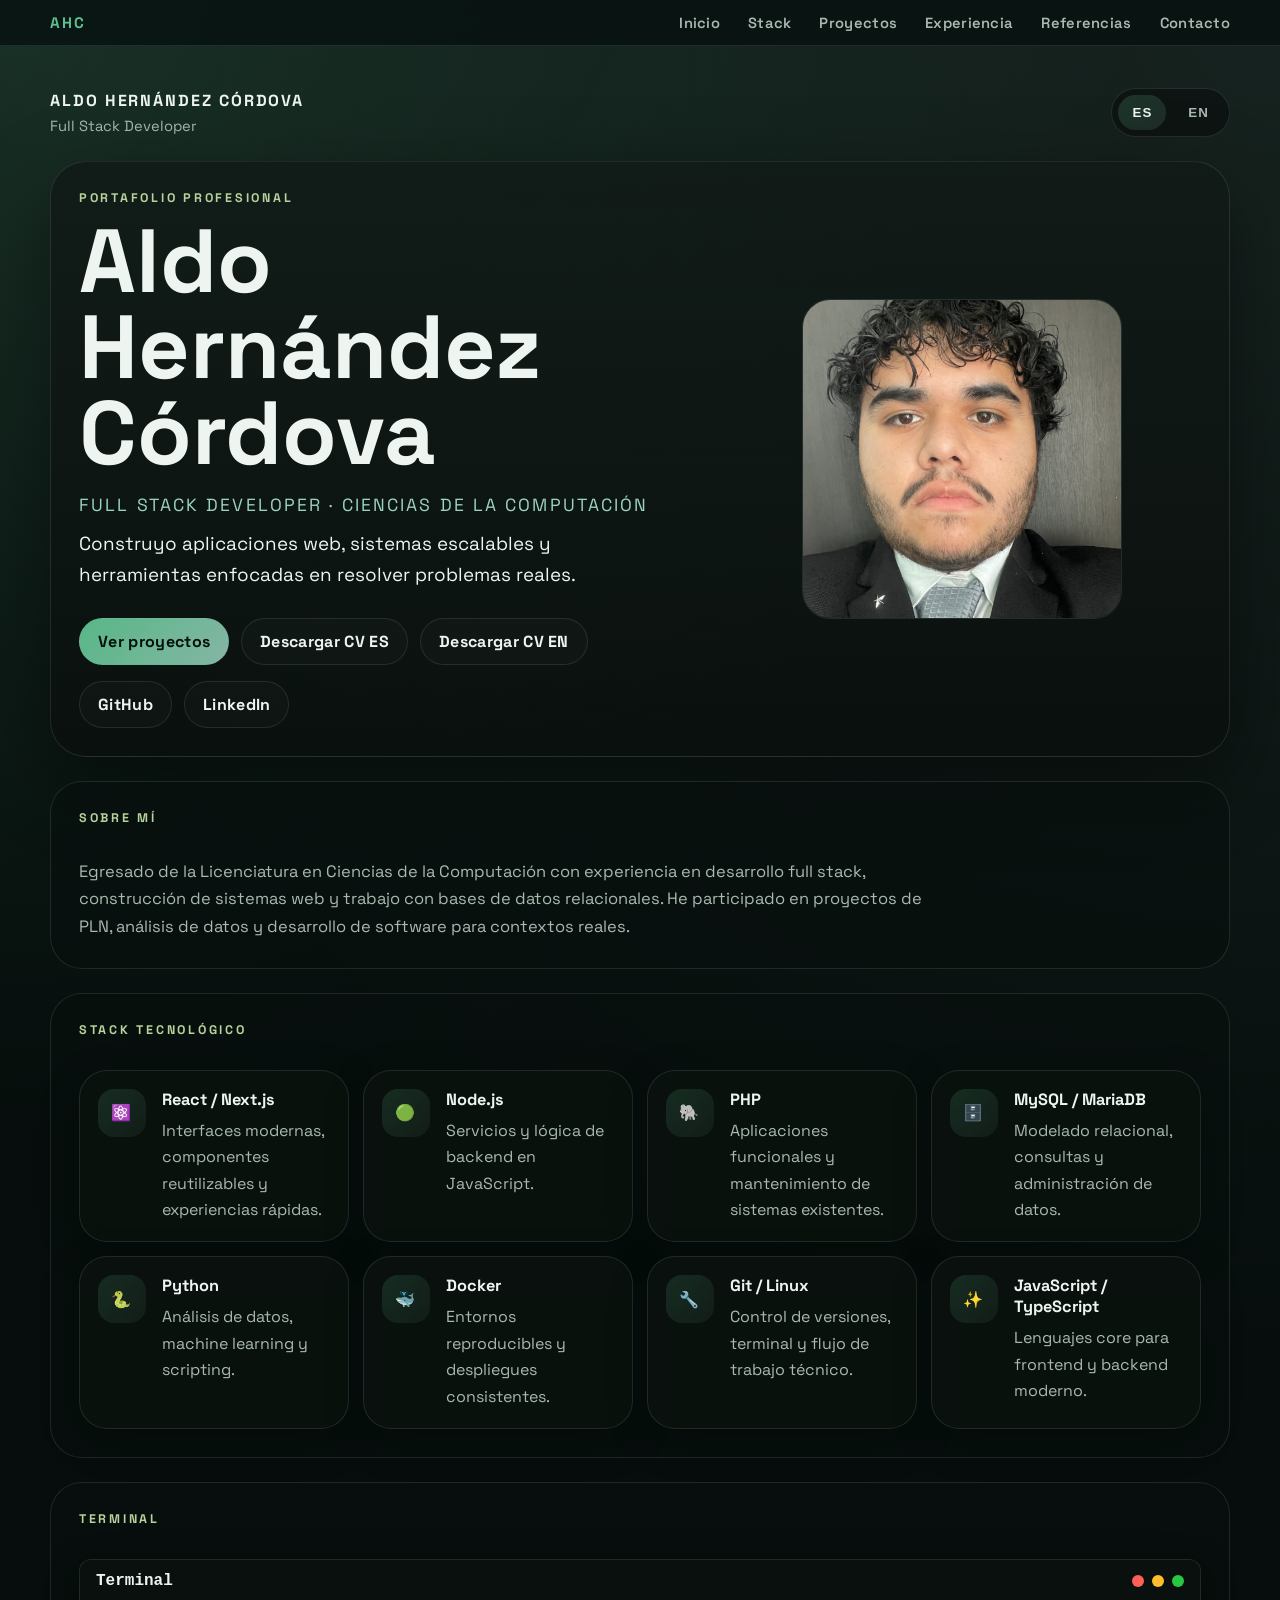
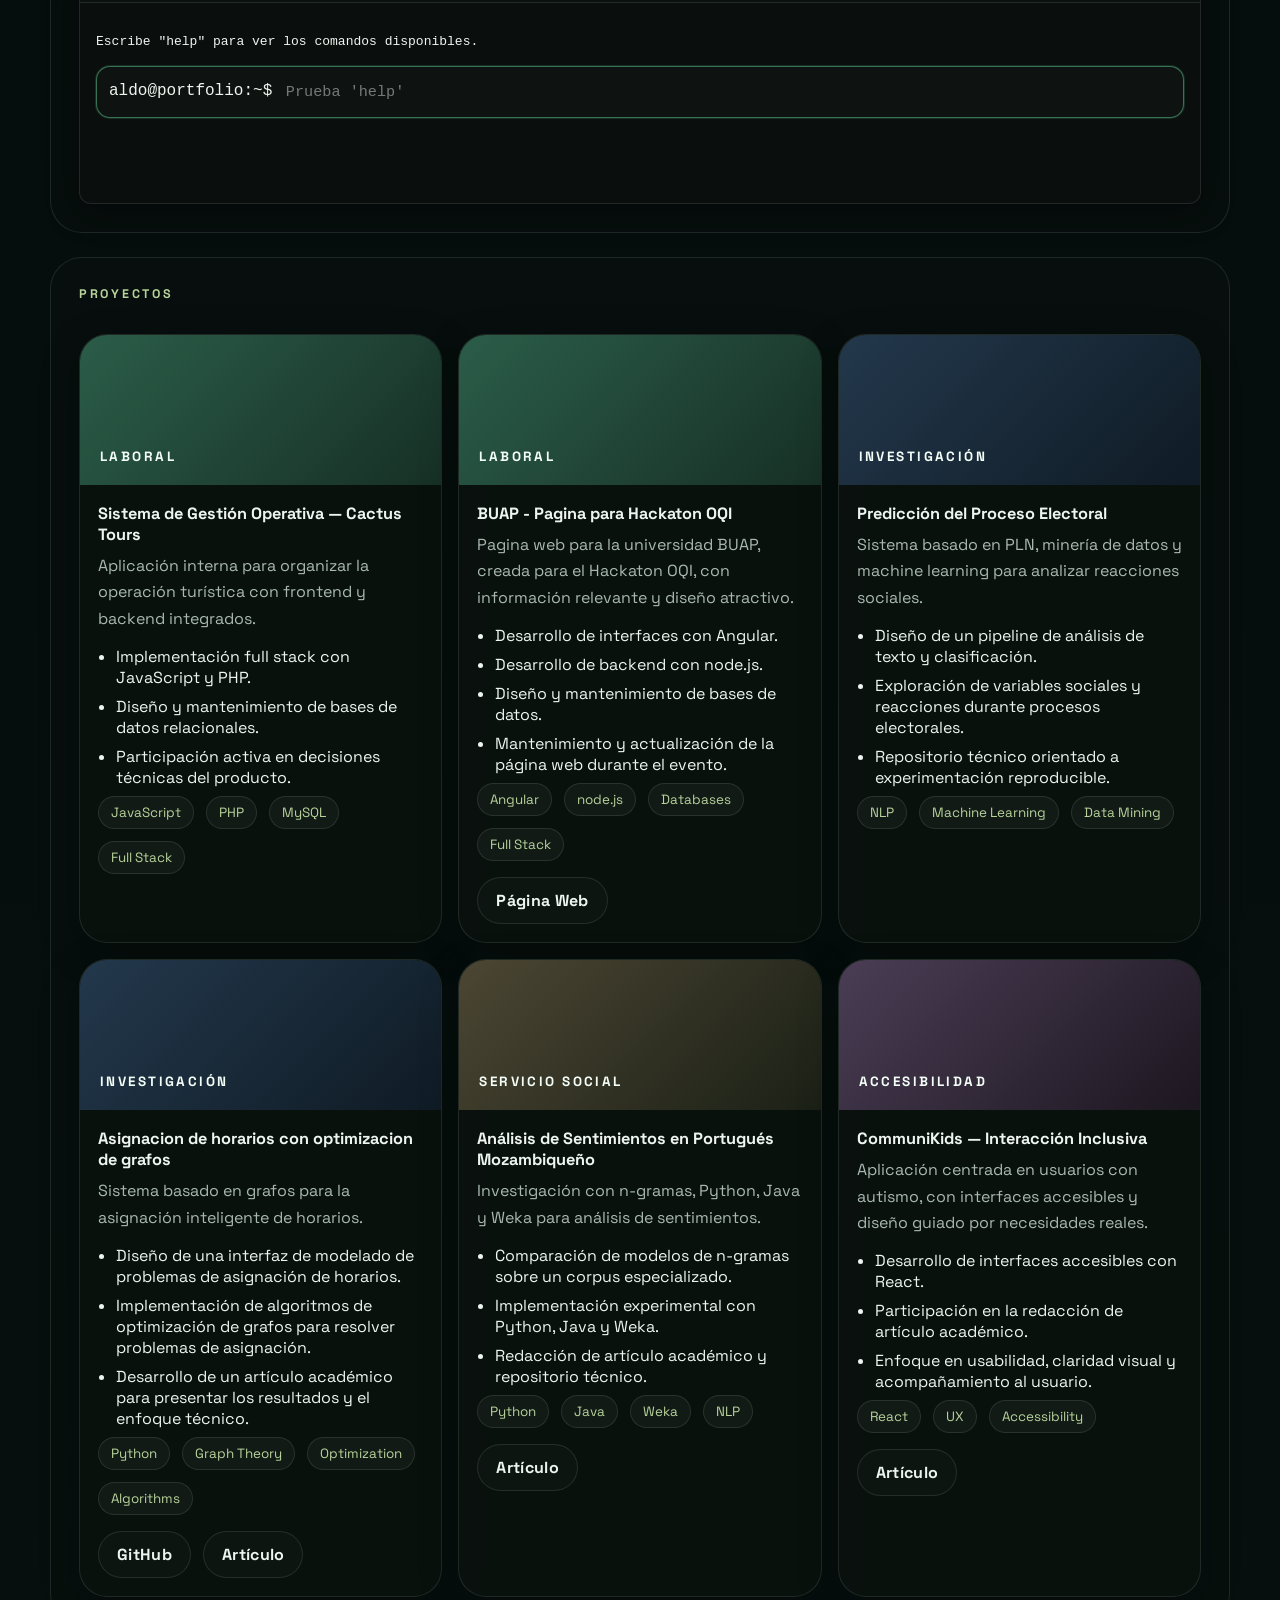
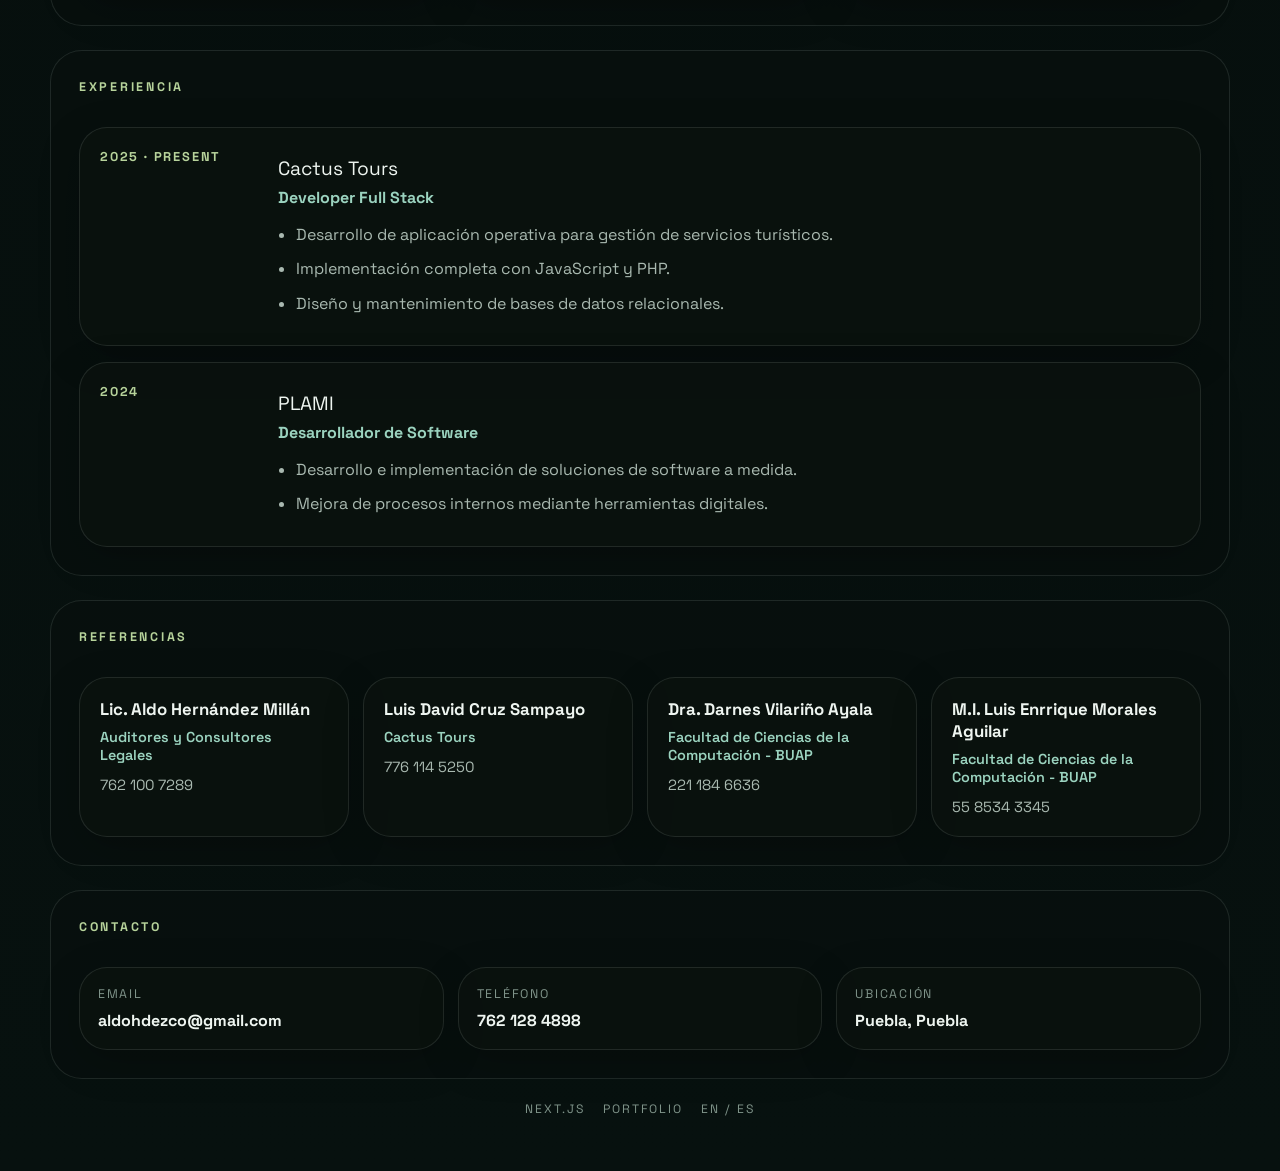
==== commit dd945d7c: "Deploy portfolio" ====
--- a/index.html
+++ b/index.html
@@ -1 +1 @@
-<!DOCTYPE html><html lang="es"><head><meta charSet="utf-8"/><meta name="viewport" content="width=device-width, initial-scale=1"/><link rel="preload" as="image" href="/images/avatar.png"/><link rel="stylesheet" href="/_next/static/css/3faab63d26a274f0.css" data-precedence="next"/><link rel="preload" as="script" fetchPriority="low" href="/_next/static/chunks/webpack-698f2ccd10d739f0.js"/><script src="/_next/static/chunks/4bd1b696-1bbe00825af7c92a.js" async=""></script><script src="/_next/static/chunks/684-13829c08f8c8ff48.js" async=""></script><script src="/_next/static/chunks/main-app-5c530ee18a1b9c01.js" async=""></script><script src="/_next/static/chunks/766-47b99588c902137a.js" async=""></script><script src="/_next/static/chunks/app/page-fb8a506fec784341.js" async=""></script><link rel="preconnect" href="https://fonts.googleapis.com"/><link rel="preconnect" href="https://fonts.gstatic.com" crossorigin="anonymous"/><link href="https://fonts.googleapis.com/css2?family=Space+Grotesk:wght@400;500;700;800&amp;display=swap" rel="stylesheet"/><title>Aldo Hernández Córdova | Full Stack Developer</title><meta name="description" content="Portafolio profesional bilingüe de Aldo Hernández Córdova, desarrollado en Next.js."/><script>document.querySelectorAll('body link[rel="icon"], body link[rel="apple-touch-icon"]').forEach(el => document.head.appendChild(el))</script><script src="/_next/static/chunks/polyfills-42372ed130431b0a.js" noModule=""></script></head><body><nav class="navbar "><div class="navbar-container"><div class="navbar-brand"><a href="#inicio">AHC</a></div><button type="button" class="navbar-toggle " aria-label="Abrir menu" aria-expanded="false" aria-controls="navbar-menu"><span></span><span></span><span></span></button><ul id="navbar-menu" class="navbar-menu "><li><a href="#inicio">Inicio</a></li><li><a href="#stack">Stack</a></li><li><a href="#proyectos">Proyectos</a></li><li><a href="#experiencia">Experiencia</a></li><li><a href="#referencias">Referencias</a></li><li><a href="#contacto">Contacto</a></li></ul></div></nav><div class="site-shell"><header class="topbar"><div><div class="brand">Aldo Hernández Córdova</div><div class="brand-subtitle">Full Stack Developer</div></div><div class="topbar-actions"><div class="language-switch" role="tablist" aria-label="Language switch"><button type="button" class="language-chip active" aria-pressed="true">ES</button><button type="button" class="language-chip" aria-pressed="false">EN</button></div></div></header><section class="hero" id="inicio"><div class="hero-copy"><p class="eyebrow">Portafolio profesional</p><h1>Aldo Hernández Córdova</h1><p class="hero-role">Full Stack Developer · Ciencias de la Computación</p><p class="hero-intro">Construyo aplicaciones web, sistemas escalables y herramientas enfocadas en resolver problemas reales.</p><div class="cta-row"><a class="button primary" href="#proyectos">Ver proyectos</a><a class="button secondary" href="/docs/CV%20%E2%80%93%20Aldo%20Hern%C3%A1ndez%20C%C3%B3rdova%20-%20ESP.pdf" target="_blank" rel="noreferrer">Descargar CV ES</a><a class="button secondary" href="/docs/CV%20-%20Aldo%20Hernandez%20Cordova%20-%20ENG.pdf" target="_blank" rel="noreferrer">Descargar CV EN</a></div><div class="social-row" aria-label="Social links"><a class="social-link" href="https://github.com/Aldohdezco" target="_blank" rel="noreferrer">GitHub</a><a class="social-link" href="https://www.linkedin.com/in/hernandez-cordova-aldo-9b2985282/" target="_blank" rel="noreferrer">LinkedIn</a></div></div><aside class="hero-image"><div class="avatar-container"><img alt="Aldo Hernández Córdova" width="320" height="320" decoding="async" data-nimg="1" class="avatar-image" style="color:transparent" src="/images/avatar.png"/></div></aside></section><section class="section" id="sobre-mi"><div class="section-heading"><p class="section-kicker">Sobre mí</p></div><p class="section-copy">Egresado de la Licenciatura en Ciencias de la Computación con experiencia en desarrollo full stack, construcción de sistemas web y trabajo con bases de datos relacionales. He participado en proyectos de PLN, análisis de datos y desarrollo de software para contextos reales.</p></section><section class="section" id="stack"><div class="section-heading"><p class="section-kicker">Stack tecnológico</p></div><div class="skill-grid"><article class="skill-card"><div class="skill-icon">⚛️</div><div><h3>React / Next.js</h3><p>Interfaces modernas, componentes reutilizables y experiencias rápidas.</p></div></article><article class="skill-card"><div class="skill-icon">🟢</div><div><h3>Node.js</h3><p>Servicios y lógica de backend en JavaScript.</p></div></article><article class="skill-card"><div class="skill-icon">🐘</div><div><h3>PHP</h3><p>Aplicaciones funcionales y mantenimiento de sistemas existentes.</p></div></article><article class="skill-card"><div class="skill-icon">🗄️</div><div><h3>MySQL / MariaDB</h3><p>Modelado relacional, consultas y administración de datos.</p></div></article><article class="skill-card"><div class="skill-icon">🐍</div><div><h3>Python</h3><p>Análisis de datos, machine learning y scripting.</p></div></article><article class="skill-card"><div class="skill-icon">🐳</div><div><h3>Docker</h3><p>Entornos reproducibles y despliegues consistentes.</p></div></article><article class="skill-card"><div class="skill-icon">🔧</div><div><h3>Git / Linux</h3><p>Control de versiones, terminal y flujo de trabajo técnico.</p></div></article><article class="skill-card"><div class="skill-icon">✨</div><div><h3>JavaScript / TypeScript</h3><p>Lenguajes core para frontend y backend moderno.</p></div></article></div></section><section class="section terminal-section" id="terminal-interactive"><div class="section-heading"><p class="section-kicker">Terminal</p></div><div class="terminal-wrapper"><div class="terminal-header"><span>Terminal</span><div class="terminal-buttons"><span></span><span></span><span></span></div></div><div class="terminal-body"><div class="terminal-line output"><pre class="output-text">Escribe &quot;help&quot; para ver los comandos disponibles.</pre></div><div class="terminal-line input-active"><span class="prompt">aldo@portfolio:~$ </span><input type="text" autoComplete="off" spellCheck="false" placeholder="Prueba &#x27;help&#x27;" autofocus="" class="terminal-input" value=""/></div></div></div></section><section class="section" id="proyectos"><div class="section-heading"><p class="section-kicker">Proyectos</p></div><div class="project-grid"><article class="project-card"><div class="project-preview" style="background:linear-gradient(135deg, #2b5d49, #173026)"><span>Laboral</span></div><div class="project-content"><div class="project-topline"><h3>Sistema de Gestión Operativa — Cactus Tours</h3></div><p class="project-summary">Aplicación interna para organizar la operación turística con frontend y backend integrados.</p><ul class="project-list"><li>Implementación full stack con JavaScript y PHP.</li><li>Diseño y mantenimiento de bases de datos relacionales.</li><li>Participación activa en decisiones técnicas del producto.</li></ul><div class="tag-row"><span class="tag-pill">JavaScript</span><span class="tag-pill">PHP</span><span class="tag-pill">MySQL</span><span class="tag-pill">Full Stack</span></div></div></article><article class="project-card"><div class="project-preview" style="background:linear-gradient(135deg, #2b5d49, #173026)"><span>Laboral</span></div><div class="project-content"><div class="project-topline"><h3>BUAP - Pagina para Hackaton OQI</h3></div><p class="project-summary">Pagina web para la universidad BUAP, creada para el Hackaton OQI, con información relevante y diseño atractivo.</p><ul class="project-list"><li>Desarrollo de interfaces con Angular.</li><li>Desarrollo de backend con node.js.</li><li>Diseño y mantenimiento de bases de datos.</li><li>Mantenimiento y actualización de la página web durante el evento.</li></ul><div class="tag-row"><span class="tag-pill">Angular</span><span class="tag-pill">node.js</span><span class="tag-pill">Databases</span><span class="tag-pill">Full Stack</span></div><div class="project-links"><a href="https://oqi-hackaton.buap.mx1" target="_blank" rel="noreferrer">Página Web</a></div></div></article><article class="project-card"><div class="project-preview" style="background:linear-gradient(135deg, #23384c, #0f1b25)"><span>Investigación</span></div><div class="project-content"><div class="project-topline"><h3>Predicción del Proceso Electoral</h3></div><p class="project-summary">Sistema basado en PLN, minería de datos y machine learning para analizar reacciones sociales.</p><ul class="project-list"><li>Diseño de un pipeline de análisis de texto y clasificación.</li><li>Exploración de variables sociales y reacciones durante procesos electorales.</li><li>Repositorio técnico orientado a experimentación reproducible.</li></ul><div class="tag-row"><span class="tag-pill">NLP</span><span class="tag-pill">Machine Learning</span><span class="tag-pill">Data Mining</span></div><div class="project-links"><a href="https://github.com/EEBySE/Elecciones" target="_blank" rel="noreferrer">GitHub</a></div></div></article><article class="project-card"><div class="project-preview" style="background:linear-gradient(135deg, #23384c, #0f1b25)"><span>Investigación</span></div><div class="project-content"><div class="project-topline"><h3>Asignacion de horarios con optimizacion de grafos</h3></div><p class="project-summary">Sistema basado en grafos para la asignación inteligente de horarios.</p><ul class="project-list"><li>Diseño de una interfaz de modelado de problemas de asignación de horarios.</li><li>Implementación de algoritmos de optimización de grafos para resolver problemas de asignación.</li><li>Desarrollo de un artículo académico para presentar los resultados y el enfoque técnico.</li></ul><div class="tag-row"><span class="tag-pill">Python</span><span class="tag-pill">Graph Theory</span><span class="tag-pill">Optimization</span><span class="tag-pill">Algorithms</span></div><div class="project-links"><a href="https://github.com/Aldohdezco/AsignacionHorariosAdmision2026" target="_blank" rel="noreferrer">GitHub</a><a href="https://www.overleaf.com/read/mmzdmjgrkybt#a4f9cf" target="_blank" rel="noreferrer">Artículo</a></div></div></article><article class="project-card"><div class="project-preview" style="background:linear-gradient(135deg, #4c4633, #1b2016)"><span>Servicio social</span></div><div class="project-content"><div class="project-topline"><h3>Análisis de Sentimientos en Portugués Mozambiqueño</h3></div><p class="project-summary">Investigación con n-gramas, Python, Java y Weka para análisis de sentimientos.</p><ul class="project-list"><li>Comparación de modelos de n-gramas sobre un corpus especializado.</li><li>Implementación experimental con Python, Java y Weka.</li><li>Redacción de artículo académico y repositorio técnico.</li></ul><div class="tag-row"><span class="tag-pill">Python</span><span class="tag-pill">Java</span><span class="tag-pill">Weka</span><span class="tag-pill">NLP</span></div><div class="project-links"><a href="https://github.com/EEBySE/Mozambique1" target="_blank" rel="noreferrer">GitHub</a><a href="https://www.overleaf.com/read/jtgjdzpzbxgg#a612f4" target="_blank" rel="noreferrer">Artículo</a></div></div></article><article class="project-card"><div class="project-preview" style="background:linear-gradient(135deg, #4a3d55, #1d1720)"><span>Accesibilidad</span></div><div class="project-content"><div class="project-topline"><h3>CommuniKids — Interacción Inclusiva</h3></div><p class="project-summary">Aplicación centrada en usuarios con autismo, con interfaces accesibles y diseño guiado por necesidades reales.</p><ul class="project-list"><li>Desarrollo de interfaces accesibles con React.</li><li>Participación en la redacción de artículo académico.</li><li>Enfoque en usabilidad, claridad visual y acompañamiento al usuario.</li></ul><div class="tag-row"><span class="tag-pill">React</span><span class="tag-pill">UX</span><span class="tag-pill">Accessibility</span></div><div class="project-links"><a href="https://www.overleaf.com/read/vztnfsnzxbsd#4aa731" target="_blank" rel="noreferrer">Artículo</a></div></div></article></div></section><section class="section" id="experiencia"><div class="section-heading"><p class="section-kicker">Experiencia</p></div><div class="timeline"><article class="timeline-item"><div class="timeline-meta"><span>2025 · Present</span></div><div class="timeline-content"><p class="timeline-company">Cactus Tours</p><p class="timeline-role">Developer Full Stack</p><ul><li>Desarrollo de aplicación operativa para gestión de servicios turísticos.</li><li>Implementación completa con JavaScript y PHP.</li><li>Diseño y mantenimiento de bases de datos relacionales.</li></ul></div></article><article class="timeline-item"><div class="timeline-meta"><span>2024</span></div><div class="timeline-content"><p class="timeline-company">PLAMI</p><p class="timeline-role">Desarrollador de Software</p><ul><li>Desarrollo e implementación de soluciones de software a medida.</li><li>Mejora de procesos internos mediante herramientas digitales.</li></ul></div></article></div></section><section class="section" id="referencias"><div class="section-heading"><p class="section-kicker">Referencias</p></div><div class="references-grid"><article class="reference-card"><h3>Lic. Aldo Hernández Millán</h3><p class="reference-org">Auditores y Consultores Legales</p><p class="reference-phone">762 100 7289</p></article><article class="reference-card"><h3>Luis David Cruz Sampayo</h3><p class="reference-org">Cactus Tours</p><p class="reference-phone">776 114 5250</p></article><article class="reference-card"><h3>Dra. Darnes Vilariño Ayala</h3><p class="reference-org">Facultad de Ciencias de la Computación - BUAP</p><p class="reference-phone">221 184 6636</p></article><article class="reference-card"><h3>M.I. Luis Enrrique Morales Aguilar</h3><p class="reference-org">Facultad de Ciencias de la Computación - BUAP</p><p class="reference-phone">55 8534 3345</p></article></div></section><section class="section" id="contacto"><div class="section-heading"><p class="section-kicker">Contacto</p></div><div class="contact-grid"><a href="mailto:aldohdezco@gmail.com" class="contact-card"><span>Email</span><strong>aldohdezco@gmail.com</strong></a><div class="contact-card"><span>Teléfono</span><strong>762 128 4898</strong></div><div class="contact-card"><span>Ubicación</span><strong>Puebla, Puebla</strong></div></div></section><footer class="footer-note"><span>Next.js</span><span>Portfolio</span><span>EN / ES</span></footer></div><!--$--><!--/$--><!--$--><!--/$--><script src="/_next/static/chunks/webpack-698f2ccd10d739f0.js" async=""></script><script>(self.__next_f=self.__next_f||[]).push([0])</script><script>self.__next_f.push([1,"1:\"$Sreact.fragment\"\n2:I[7555,[],\"\"]\n3:I[1295,[],\"\"]\n4:I[7484,[\"766\",\"static/chunks/766-47b99588c902137a.js\",\"974\",\"static/chunks/app/page-fb8a506fec784341.js\"],\"PortfolioPage\"]\n5:I[9665,[],\"MetadataBoundary\"]\n7:I[9665,[],\"OutletBoundary\"]\na:I[4911,[],\"AsyncMetadataOutlet\"]\nc:I[9665,[],\"ViewportBoundary\"]\ne:I[6614,[],\"\"]\n:HL[\"/_next/static/css/3faab63d26a274f0.css\",\"style\"]\n"])</script><script>self.__next_f.push([1,"0:{\"P\":null,\"b\":\"0Yxpl7d2L0J9RWldhmWsp\",\"p\":\"\",\"c\":[\"\",\"\"],\"i\":false,\"f\":[[[\"\",{\"children\":[\"__PAGE__\",{}]},\"$undefined\",\"$undefined\",true],[\"\",[\"$\",\"$1\",\"c\",{\"children\":[[[\"$\",\"link\",\"0\",{\"rel\":\"stylesheet\",\"href\":\"/_next/static/css/3faab63d26a274f0.css\",\"precedence\":\"next\",\"crossOrigin\":\"$undefined\",\"nonce\":\"$undefined\"}]],[\"$\",\"html\",null,{\"lang\":\"es\",\"children\":[[\"$\",\"head\",null,{\"children\":[[\"$\",\"link\",null,{\"rel\":\"preconnect\",\"href\":\"https://fonts.googleapis.com\"}],[\"$\",\"link\",null,{\"rel\":\"preconnect\",\"href\":\"https://fonts.gstatic.com\",\"crossOrigin\":\"anonymous\"}],[\"$\",\"link\",null,{\"href\":\"https://fonts.googleapis.com/css2?family=Space+Grotesk:wght@400;500;700;800\u0026display=swap\",\"rel\":\"stylesheet\"}]]}],[\"$\",\"body\",null,{\"suppressHydrationWarning\":true,\"children\":[\"$\",\"$L2\",null,{\"parallelRouterKey\":\"children\",\"error\":\"$undefined\",\"errorStyles\":\"$undefined\",\"errorScripts\":\"$undefined\",\"template\":[\"$\",\"$L3\",null,{}],\"templateStyles\":\"$undefined\",\"templateScripts\":\"$undefined\",\"notFound\":[[[\"$\",\"title\",null,{\"children\":\"404: This page could not be found.\"}],[\"$\",\"div\",null,{\"style\":{\"fontFamily\":\"system-ui,\\\"Segoe UI\\\",Roboto,Helvetica,Arial,sans-serif,\\\"Apple Color Emoji\\\",\\\"Segoe UI Emoji\\\"\",\"height\":\"100vh\",\"textAlign\":\"center\",\"display\":\"flex\",\"flexDirection\":\"column\",\"alignItems\":\"center\",\"justifyContent\":\"center\"},\"children\":[\"$\",\"div\",null,{\"children\":[[\"$\",\"style\",null,{\"dangerouslySetInnerHTML\":{\"__html\":\"body{color:#000;background:#fff;margin:0}.next-error-h1{border-right:1px solid rgba(0,0,0,.3)}@media (prefers-color-scheme:dark){body{color:#fff;background:#000}.next-error-h1{border-right:1px solid rgba(255,255,255,.3)}}\"}}],[\"$\",\"h1\",null,{\"className\":\"next-error-h1\",\"style\":{\"display\":\"inline-block\",\"margin\":\"0 20px 0 0\",\"padding\":\"0 23px 0 0\",\"fontSize\":24,\"fontWeight\":500,\"verticalAlign\":\"top\",\"lineHeight\":\"49px\"},\"children\":404}],[\"$\",\"div\",null,{\"style\":{\"display\":\"inline-block\"},\"children\":[\"$\",\"h2\",null,{\"style\":{\"fontSize\":14,\"fontWeight\":400,\"lineHeight\":\"49px\",\"margin\":0},\"children\":\"This page could not be found.\"}]}]]}]}]],[]],\"forbidden\":\"$undefined\",\"unauthorized\":\"$undefined\"}]}]]}]]}],{\"children\":[\"__PAGE__\",[\"$\",\"$1\",\"c\",{\"children\":[[\"$\",\"$L4\",null,{}],[\"$\",\"$L5\",null,{\"children\":\"$L6\"}],null,[\"$\",\"$L7\",null,{\"children\":[\"$L8\",\"$L9\",[\"$\",\"$La\",null,{\"promise\":\"$@b\"}]]}]]}],{},null,false]},null,false],[\"$\",\"$1\",\"h\",{\"children\":[null,[\"$\",\"$1\",\"rAKLcVUs0GegBiwzD25Tz\",{\"children\":[[\"$\",\"$Lc\",null,{\"children\":\"$Ld\"}],null]}],null]}],false]],\"m\":\"$undefined\",\"G\":[\"$e\",\"$undefined\"],\"s\":false,\"S\":true}\n"])</script><script>self.__next_f.push([1,"f:\"$Sreact.suspense\"\n10:I[4911,[],\"AsyncMetadata\"]\n6:[\"$\",\"$f\",null,{\"fallback\":null,\"children\":[\"$\",\"$L10\",null,{\"promise\":\"$@11\"}]}]\n"])</script><script>self.__next_f.push([1,"9:null\n"])</script><script>self.__next_f.push([1,"d:[[\"$\",\"meta\",\"0\",{\"charSet\":\"utf-8\"}],[\"$\",\"meta\",\"1\",{\"name\":\"viewport\",\"content\":\"width=device-width, initial-scale=1\"}]]\n8:null\n"])</script><script>self.__next_f.push([1,"11:{\"metadata\":[[\"$\",\"title\",\"0\",{\"children\":\"Aldo Hernández Córdova | Full Stack Developer\"}],[\"$\",\"meta\",\"1\",{\"name\":\"description\",\"content\":\"Portafolio profesional bilingüe de Aldo Hernández Córdova, desarrollado en Next.js.\"}]],\"error\":null,\"digest\":\"$undefined\"}\nb:{\"metadata\":\"$11:metadata\",\"error\":null,\"digest\":\"$undefined\"}\n"])</script></body></html>+<!DOCTYPE html><html lang="es"><head><meta charSet="utf-8"/><meta name="viewport" content="width=device-width, initial-scale=1"/><link rel="preload" as="image" href="/images/avatar.png"/><link rel="stylesheet" href="/_next/static/css/3faab63d26a274f0.css" data-precedence="next"/><link rel="preload" as="script" fetchPriority="low" href="/_next/static/chunks/webpack-698f2ccd10d739f0.js"/><script src="/_next/static/chunks/4bd1b696-1bbe00825af7c92a.js" async=""></script><script src="/_next/static/chunks/684-13829c08f8c8ff48.js" async=""></script><script src="/_next/static/chunks/main-app-5c530ee18a1b9c01.js" async=""></script><script src="/_next/static/chunks/766-47b99588c902137a.js" async=""></script><script src="/_next/static/chunks/app/page-fa863d850d89f2bc.js" async=""></script><link rel="preconnect" href="https://fonts.googleapis.com"/><link rel="preconnect" href="https://fonts.gstatic.com" crossorigin="anonymous"/><link href="https://fonts.googleapis.com/css2?family=Space+Grotesk:wght@400;500;700;800&amp;display=swap" rel="stylesheet"/><title>Aldo Hernández Córdova | Full Stack Developer</title><meta name="description" content="Portafolio profesional bilingüe de Aldo Hernández Córdova, desarrollado en Next.js."/><script>document.querySelectorAll('body link[rel="icon"], body link[rel="apple-touch-icon"]').forEach(el => document.head.appendChild(el))</script><script src="/_next/static/chunks/polyfills-42372ed130431b0a.js" noModule=""></script></head><body><nav class="navbar "><div class="navbar-container"><div class="navbar-brand"><a href="#inicio">AHC</a></div><button type="button" class="navbar-toggle " aria-label="Abrir menu" aria-expanded="false" aria-controls="navbar-menu"><span></span><span></span><span></span></button><ul id="navbar-menu" class="navbar-menu "><li><a href="#inicio">Inicio</a></li><li><a href="#stack">Stack</a></li><li><a href="#proyectos">Proyectos</a></li><li><a href="#experiencia">Experiencia</a></li><li><a href="#referencias">Referencias</a></li><li><a href="#contacto">Contacto</a></li></ul></div></nav><div class="site-shell"><header class="topbar"><div><div class="brand">Aldo Hernández Córdova</div><div class="brand-subtitle">Full Stack Developer</div></div><div class="topbar-actions"><div class="language-switch" role="tablist" aria-label="Language switch"><button type="button" class="language-chip active" aria-pressed="true">ES</button><button type="button" class="language-chip" aria-pressed="false">EN</button></div></div></header><section class="hero" id="inicio"><div class="hero-copy"><p class="eyebrow">Portafolio profesional</p><h1>Aldo Hernández Córdova</h1><p class="hero-role">Full Stack Developer · Ciencias de la Computación</p><p class="hero-intro">Construyo aplicaciones web, sistemas escalables y herramientas enfocadas en resolver problemas reales.</p><div class="cta-row"><a class="button primary" href="#proyectos">Ver proyectos</a><a class="button secondary" href="/docs/CV%20%E2%80%93%20Aldo%20Hern%C3%A1ndez%20C%C3%B3rdova%20-%20ESP.pdf" target="_blank" rel="noreferrer">Descargar CV ES</a><a class="button secondary" href="/docs/CV%20-%20Aldo%20Hernandez%20Cordova%20-%20ENG.pdf" target="_blank" rel="noreferrer">Descargar CV EN</a></div><div class="social-row" aria-label="Social links"><a class="social-link" href="https://github.com/Aldohdezco" target="_blank" rel="noreferrer">GitHub</a><a class="social-link" href="https://www.linkedin.com/in/hernandez-cordova-aldo-9b2985282/" target="_blank" rel="noreferrer">LinkedIn</a></div></div><aside class="hero-image"><div class="avatar-container"><img alt="Aldo Hernández Córdova" width="320" height="320" decoding="async" data-nimg="1" class="avatar-image" style="color:transparent" src="/images/avatar.png"/></div></aside></section><section class="section" id="sobre-mi"><div class="section-heading"><p class="section-kicker">Sobre mí</p></div><p class="section-copy">Egresado de la Licenciatura en Ciencias de la Computación con experiencia en desarrollo full stack, construcción de sistemas web y trabajo con bases de datos relacionales. He participado en proyectos de PLN, análisis de datos y desarrollo de software para contextos reales.</p></section><section class="section" id="stack"><div class="section-heading"><p class="section-kicker">Stack tecnológico</p></div><div class="skill-grid"><article class="skill-card"><div class="skill-icon">⚛️</div><div><h3>React / Next.js</h3><p>Interfaces modernas, componentes reutilizables y experiencias rápidas.</p></div></article><article class="skill-card"><div class="skill-icon">🟢</div><div><h3>Node.js</h3><p>Servicios y lógica de backend en JavaScript.</p></div></article><article class="skill-card"><div class="skill-icon">🐘</div><div><h3>PHP</h3><p>Aplicaciones funcionales y mantenimiento de sistemas existentes.</p></div></article><article class="skill-card"><div class="skill-icon">🗄️</div><div><h3>MySQL / MariaDB</h3><p>Modelado relacional, consultas y administración de datos.</p></div></article><article class="skill-card"><div class="skill-icon">🐍</div><div><h3>Python</h3><p>Análisis de datos, machine learning y scripting.</p></div></article><article class="skill-card"><div class="skill-icon">🐳</div><div><h3>Docker</h3><p>Entornos reproducibles y despliegues consistentes.</p></div></article><article class="skill-card"><div class="skill-icon">🔧</div><div><h3>Git / Linux</h3><p>Control de versiones, terminal y flujo de trabajo técnico.</p></div></article><article class="skill-card"><div class="skill-icon">✨</div><div><h3>JavaScript / TypeScript</h3><p>Lenguajes core para frontend y backend moderno.</p></div></article></div></section><section class="section terminal-section" id="terminal-interactive"><div class="section-heading"><p class="section-kicker">Terminal</p></div><div class="terminal-wrapper"><div class="terminal-header"><span>Terminal</span><div class="terminal-buttons"><span></span><span></span><span></span></div></div><div class="terminal-body"><div class="terminal-line output"><pre class="output-text">Escribe &quot;help&quot; para ver los comandos disponibles.</pre></div><div class="terminal-line input-active"><span class="prompt">aldo@portfolio:~$ </span><input type="text" autoComplete="off" spellCheck="false" placeholder="Prueba &#x27;help&#x27;" autofocus="" class="terminal-input" value=""/></div></div></div></section><section class="section" id="proyectos"><div class="section-heading"><p class="section-kicker">Proyectos</p></div><div class="project-grid"><article class="project-card"><div class="project-preview" style="background:linear-gradient(135deg, #2b5d49, #173026)"><span>Laboral</span></div><div class="project-content"><div class="project-topline"><h3>Sistema de Gestión Operativa — Cactus Tours</h3></div><p class="project-summary">Aplicación interna para organizar la operación turística con frontend y backend integrados.</p><ul class="project-list"><li>Implementación full stack con JavaScript y PHP.</li><li>Diseño y mantenimiento de bases de datos relacionales.</li><li>Participación activa en decisiones técnicas del producto.</li></ul><div class="tag-row"><span class="tag-pill">JavaScript</span><span class="tag-pill">PHP</span><span class="tag-pill">MySQL</span><span class="tag-pill">Full Stack</span></div></div></article><article class="project-card"><div class="project-preview" style="background:linear-gradient(135deg, #2b5d49, #173026)"><span>Laboral</span></div><div class="project-content"><div class="project-topline"><h3>BUAP - Pagina para Hackaton OQI</h3></div><p class="project-summary">Pagina web para la universidad BUAP, creada para el Hackaton OQI, con información relevante y diseño atractivo.</p><ul class="project-list"><li>Desarrollo de interfaces con Angular.</li><li>Desarrollo de backend con node.js.</li><li>Diseño y mantenimiento de bases de datos.</li><li>Mantenimiento y actualización de la página web durante el evento.</li></ul><div class="tag-row"><span class="tag-pill">Angular</span><span class="tag-pill">node.js</span><span class="tag-pill">Databases</span><span class="tag-pill">Full Stack</span></div><div class="project-links"><a href="https://oqi-hackaton.buap.mx1" target="_blank" rel="noreferrer">Página Web</a></div></div></article><article class="project-card"><div class="project-preview" style="background:linear-gradient(135deg, #23384c, #0f1b25)"><span>Investigación</span></div><div class="project-content"><div class="project-topline"><h3>Predicción del Proceso Electoral</h3></div><p class="project-summary">Sistema basado en PLN, minería de datos y machine learning para analizar reacciones sociales.</p><ul class="project-list"><li>Diseño de un pipeline de análisis de texto y clasificación.</li><li>Exploración de variables sociales y reacciones durante procesos electorales.</li><li>Repositorio técnico orientado a experimentación reproducible.</li></ul><div class="tag-row"><span class="tag-pill">NLP</span><span class="tag-pill">Machine Learning</span><span class="tag-pill">Data Mining</span></div></div></article><article class="project-card"><div class="project-preview" style="background:linear-gradient(135deg, #23384c, #0f1b25)"><span>Investigación</span></div><div class="project-content"><div class="project-topline"><h3>Asignacion de horarios con optimizacion de grafos</h3></div><p class="project-summary">Sistema basado en grafos para la asignación inteligente de horarios.</p><ul class="project-list"><li>Diseño de una interfaz de modelado de problemas de asignación de horarios.</li><li>Implementación de algoritmos de optimización de grafos para resolver problemas de asignación.</li><li>Desarrollo de un artículo académico para presentar los resultados y el enfoque técnico.</li></ul><div class="tag-row"><span class="tag-pill">Python</span><span class="tag-pill">Graph Theory</span><span class="tag-pill">Optimization</span><span class="tag-pill">Algorithms</span></div><div class="project-links"><a href="https://github.com/Aldohdezco/AsignacionHorariosAdmision2026" target="_blank" rel="noreferrer">GitHub</a><a href="https://www.overleaf.com/read/mmzdmjgrkybt#a4f9cf" target="_blank" rel="noreferrer">Artículo</a></div></div></article><article class="project-card"><div class="project-preview" style="background:linear-gradient(135deg, #4c4633, #1b2016)"><span>Servicio social</span></div><div class="project-content"><div class="project-topline"><h3>Análisis de Sentimientos en Portugués Mozambiqueño</h3></div><p class="project-summary">Investigación con n-gramas, Python, Java y Weka para análisis de sentimientos.</p><ul class="project-list"><li>Comparación de modelos de n-gramas sobre un corpus especializado.</li><li>Implementación experimental con Python, Java y Weka.</li><li>Redacción de artículo académico y repositorio técnico.</li></ul><div class="tag-row"><span class="tag-pill">Python</span><span class="tag-pill">Java</span><span class="tag-pill">Weka</span><span class="tag-pill">NLP</span></div><div class="project-links"><a href="https://www.overleaf.com/read/jtgjdzpzbxgg#a612f4" target="_blank" rel="noreferrer">Artículo</a></div></div></article><article class="project-card"><div class="project-preview" style="background:linear-gradient(135deg, #4a3d55, #1d1720)"><span>Accesibilidad</span></div><div class="project-content"><div class="project-topline"><h3>CommuniKids — Interacción Inclusiva</h3></div><p class="project-summary">Aplicación centrada en usuarios con autismo, con interfaces accesibles y diseño guiado por necesidades reales.</p><ul class="project-list"><li>Desarrollo de interfaces accesibles con React.</li><li>Participación en la redacción de artículo académico.</li><li>Enfoque en usabilidad, claridad visual y acompañamiento al usuario.</li></ul><div class="tag-row"><span class="tag-pill">React</span><span class="tag-pill">UX</span><span class="tag-pill">Accessibility</span></div><div class="project-links"><a href="https://www.overleaf.com/read/vztnfsnzxbsd#4aa731" target="_blank" rel="noreferrer">Artículo</a></div></div></article></div></section><section class="section" id="experiencia"><div class="section-heading"><p class="section-kicker">Experiencia</p></div><div class="timeline"><article class="timeline-item"><div class="timeline-meta"><span>2025 · Present</span></div><div class="timeline-content"><p class="timeline-company">Cactus Tours</p><p class="timeline-role">Developer Full Stack</p><ul><li>Desarrollo de aplicación operativa para gestión de servicios turísticos.</li><li>Implementación completa con JavaScript y PHP.</li><li>Diseño y mantenimiento de bases de datos relacionales.</li></ul></div></article><article class="timeline-item"><div class="timeline-meta"><span>2024</span></div><div class="timeline-content"><p class="timeline-company">PLAMI</p><p class="timeline-role">Desarrollador de Software</p><ul><li>Desarrollo e implementación de soluciones de software a medida.</li><li>Mejora de procesos internos mediante herramientas digitales.</li></ul></div></article></div></section><section class="section" id="referencias"><div class="section-heading"><p class="section-kicker">Referencias</p></div><div class="references-grid"><article class="reference-card"><h3>Lic. Aldo Hernández Millán</h3><p class="reference-org">Auditores y Consultores Legales</p><p class="reference-phone">762 100 7289</p></article><article class="reference-card"><h3>Luis David Cruz Sampayo</h3><p class="reference-org">Cactus Tours</p><p class="reference-phone">776 114 5250</p></article><article class="reference-card"><h3>Dra. Darnes Vilariño Ayala</h3><p class="reference-org">Facultad de Ciencias de la Computación - BUAP</p><p class="reference-phone">221 184 6636</p></article><article class="reference-card"><h3>M.I. Luis Enrrique Morales Aguilar</h3><p class="reference-org">Facultad de Ciencias de la Computación - BUAP</p><p class="reference-phone">55 8534 3345</p></article></div></section><section class="section" id="contacto"><div class="section-heading"><p class="section-kicker">Contacto</p></div><div class="contact-grid"><a href="mailto:aldohdezco@gmail.com" class="contact-card"><span>Email</span><strong>aldohdezco@gmail.com</strong></a><div class="contact-card"><span>Teléfono</span><strong>762 128 4898</strong></div><div class="contact-card"><span>Ubicación</span><strong>Puebla, Puebla</strong></div></div></section><footer class="footer-note"><span>Next.js</span><span>Portfolio</span><span>EN / ES</span></footer></div><!--$--><!--/$--><!--$--><!--/$--><script src="/_next/static/chunks/webpack-698f2ccd10d739f0.js" async=""></script><script>(self.__next_f=self.__next_f||[]).push([0])</script><script>self.__next_f.push([1,"1:\"$Sreact.fragment\"\n2:I[7555,[],\"\"]\n3:I[1295,[],\"\"]\n4:I[7484,[\"766\",\"static/chunks/766-47b99588c902137a.js\",\"974\",\"static/chunks/app/page-fa863d850d89f2bc.js\"],\"PortfolioPage\"]\n5:I[9665,[],\"MetadataBoundary\"]\n7:I[9665,[],\"OutletBoundary\"]\na:I[4911,[],\"AsyncMetadataOutlet\"]\nc:I[9665,[],\"ViewportBoundary\"]\ne:I[6614,[],\"\"]\n:HL[\"/_next/static/css/3faab63d26a274f0.css\",\"style\"]\n"])</script><script>self.__next_f.push([1,"0:{\"P\":null,\"b\":\"8IR_AoV2UKQ_1Kla3CpQy\",\"p\":\"\",\"c\":[\"\",\"\"],\"i\":false,\"f\":[[[\"\",{\"children\":[\"__PAGE__\",{}]},\"$undefined\",\"$undefined\",true],[\"\",[\"$\",\"$1\",\"c\",{\"children\":[[[\"$\",\"link\",\"0\",{\"rel\":\"stylesheet\",\"href\":\"/_next/static/css/3faab63d26a274f0.css\",\"precedence\":\"next\",\"crossOrigin\":\"$undefined\",\"nonce\":\"$undefined\"}]],[\"$\",\"html\",null,{\"lang\":\"es\",\"children\":[[\"$\",\"head\",null,{\"children\":[[\"$\",\"link\",null,{\"rel\":\"preconnect\",\"href\":\"https://fonts.googleapis.com\"}],[\"$\",\"link\",null,{\"rel\":\"preconnect\",\"href\":\"https://fonts.gstatic.com\",\"crossOrigin\":\"anonymous\"}],[\"$\",\"link\",null,{\"href\":\"https://fonts.googleapis.com/css2?family=Space+Grotesk:wght@400;500;700;800\u0026display=swap\",\"rel\":\"stylesheet\"}]]}],[\"$\",\"body\",null,{\"suppressHydrationWarning\":true,\"children\":[\"$\",\"$L2\",null,{\"parallelRouterKey\":\"children\",\"error\":\"$undefined\",\"errorStyles\":\"$undefined\",\"errorScripts\":\"$undefined\",\"template\":[\"$\",\"$L3\",null,{}],\"templateStyles\":\"$undefined\",\"templateScripts\":\"$undefined\",\"notFound\":[[[\"$\",\"title\",null,{\"children\":\"404: This page could not be found.\"}],[\"$\",\"div\",null,{\"style\":{\"fontFamily\":\"system-ui,\\\"Segoe UI\\\",Roboto,Helvetica,Arial,sans-serif,\\\"Apple Color Emoji\\\",\\\"Segoe UI Emoji\\\"\",\"height\":\"100vh\",\"textAlign\":\"center\",\"display\":\"flex\",\"flexDirection\":\"column\",\"alignItems\":\"center\",\"justifyContent\":\"center\"},\"children\":[\"$\",\"div\",null,{\"children\":[[\"$\",\"style\",null,{\"dangerouslySetInnerHTML\":{\"__html\":\"body{color:#000;background:#fff;margin:0}.next-error-h1{border-right:1px solid rgba(0,0,0,.3)}@media (prefers-color-scheme:dark){body{color:#fff;background:#000}.next-error-h1{border-right:1px solid rgba(255,255,255,.3)}}\"}}],[\"$\",\"h1\",null,{\"className\":\"next-error-h1\",\"style\":{\"display\":\"inline-block\",\"margin\":\"0 20px 0 0\",\"padding\":\"0 23px 0 0\",\"fontSize\":24,\"fontWeight\":500,\"verticalAlign\":\"top\",\"lineHeight\":\"49px\"},\"children\":404}],[\"$\",\"div\",null,{\"style\":{\"display\":\"inline-block\"},\"children\":[\"$\",\"h2\",null,{\"style\":{\"fontSize\":14,\"fontWeight\":400,\"lineHeight\":\"49px\",\"margin\":0},\"children\":\"This page could not be found.\"}]}]]}]}]],[]],\"forbidden\":\"$undefined\",\"unauthorized\":\"$undefined\"}]}]]}]]}],{\"children\":[\"__PAGE__\",[\"$\",\"$1\",\"c\",{\"children\":[[\"$\",\"$L4\",null,{}],[\"$\",\"$L5\",null,{\"children\":\"$L6\"}],null,[\"$\",\"$L7\",null,{\"children\":[\"$L8\",\"$L9\",[\"$\",\"$La\",null,{\"promise\":\"$@b\"}]]}]]}],{},null,false]},null,false],[\"$\",\"$1\",\"h\",{\"children\":[null,[\"$\",\"$1\",\"z7GH01zqo_7Qtk9XyC2wd\",{\"children\":[[\"$\",\"$Lc\",null,{\"children\":\"$Ld\"}],null]}],null]}],false]],\"m\":\"$undefined\",\"G\":[\"$e\",\"$undefined\"],\"s\":false,\"S\":true}\n"])</script><script>self.__next_f.push([1,"f:\"$Sreact.suspense\"\n10:I[4911,[],\"AsyncMetadata\"]\n6:[\"$\",\"$f\",null,{\"fallback\":null,\"children\":[\"$\",\"$L10\",null,{\"promise\":\"$@11\"}]}]\n"])</script><script>self.__next_f.push([1,"9:null\n"])</script><script>self.__next_f.push([1,"d:[[\"$\",\"meta\",\"0\",{\"charSet\":\"utf-8\"}],[\"$\",\"meta\",\"1\",{\"name\":\"viewport\",\"content\":\"width=device-width, initial-scale=1\"}]]\n8:null\n"])</script><script>self.__next_f.push([1,"11:{\"metadata\":[[\"$\",\"title\",\"0\",{\"children\":\"Aldo Hernández Córdova | Full Stack Developer\"}],[\"$\",\"meta\",\"1\",{\"name\":\"description\",\"content\":\"Portafolio profesional bilingüe de Aldo Hernández Córdova, desarrollado en Next.js.\"}]],\"error\":null,\"digest\":\"$undefined\"}\nb:{\"metadata\":\"$11:metadata\",\"error\":null,\"digest\":\"$undefined\"}\n"])</script></body></html>
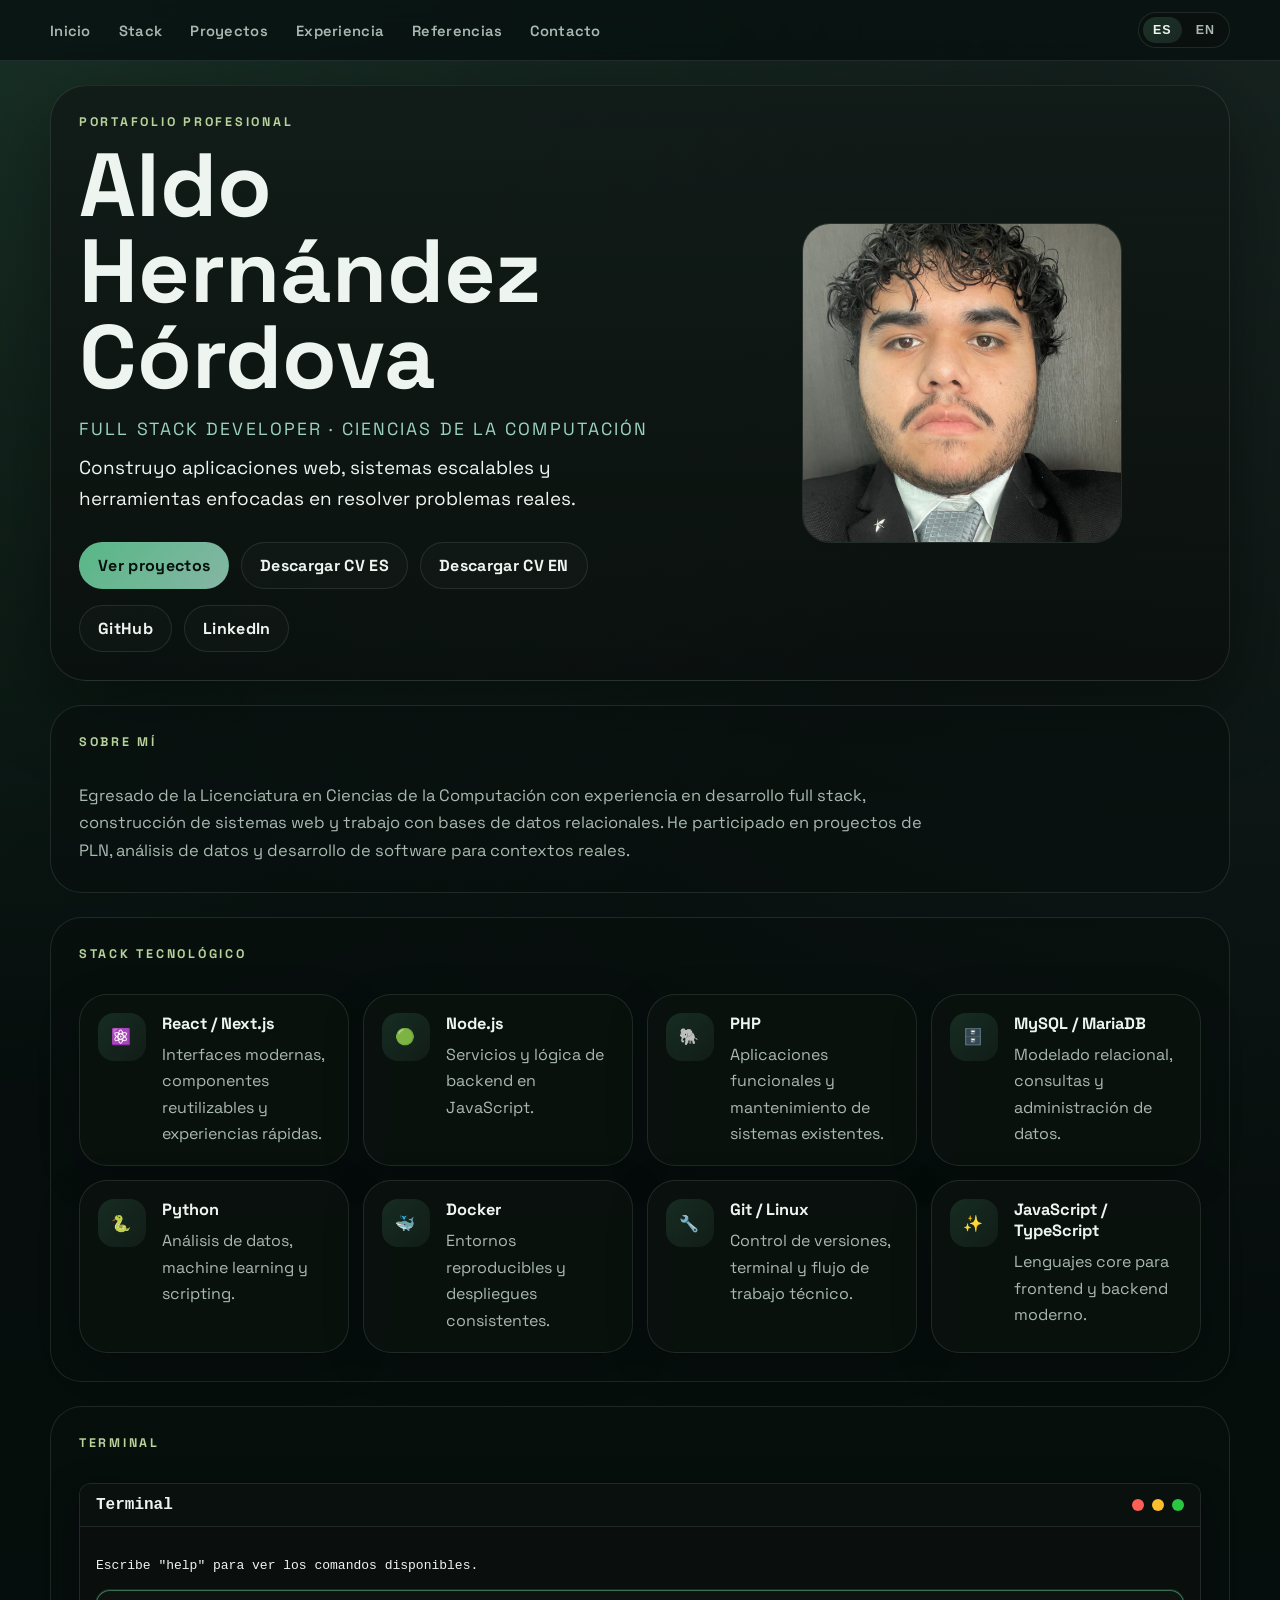
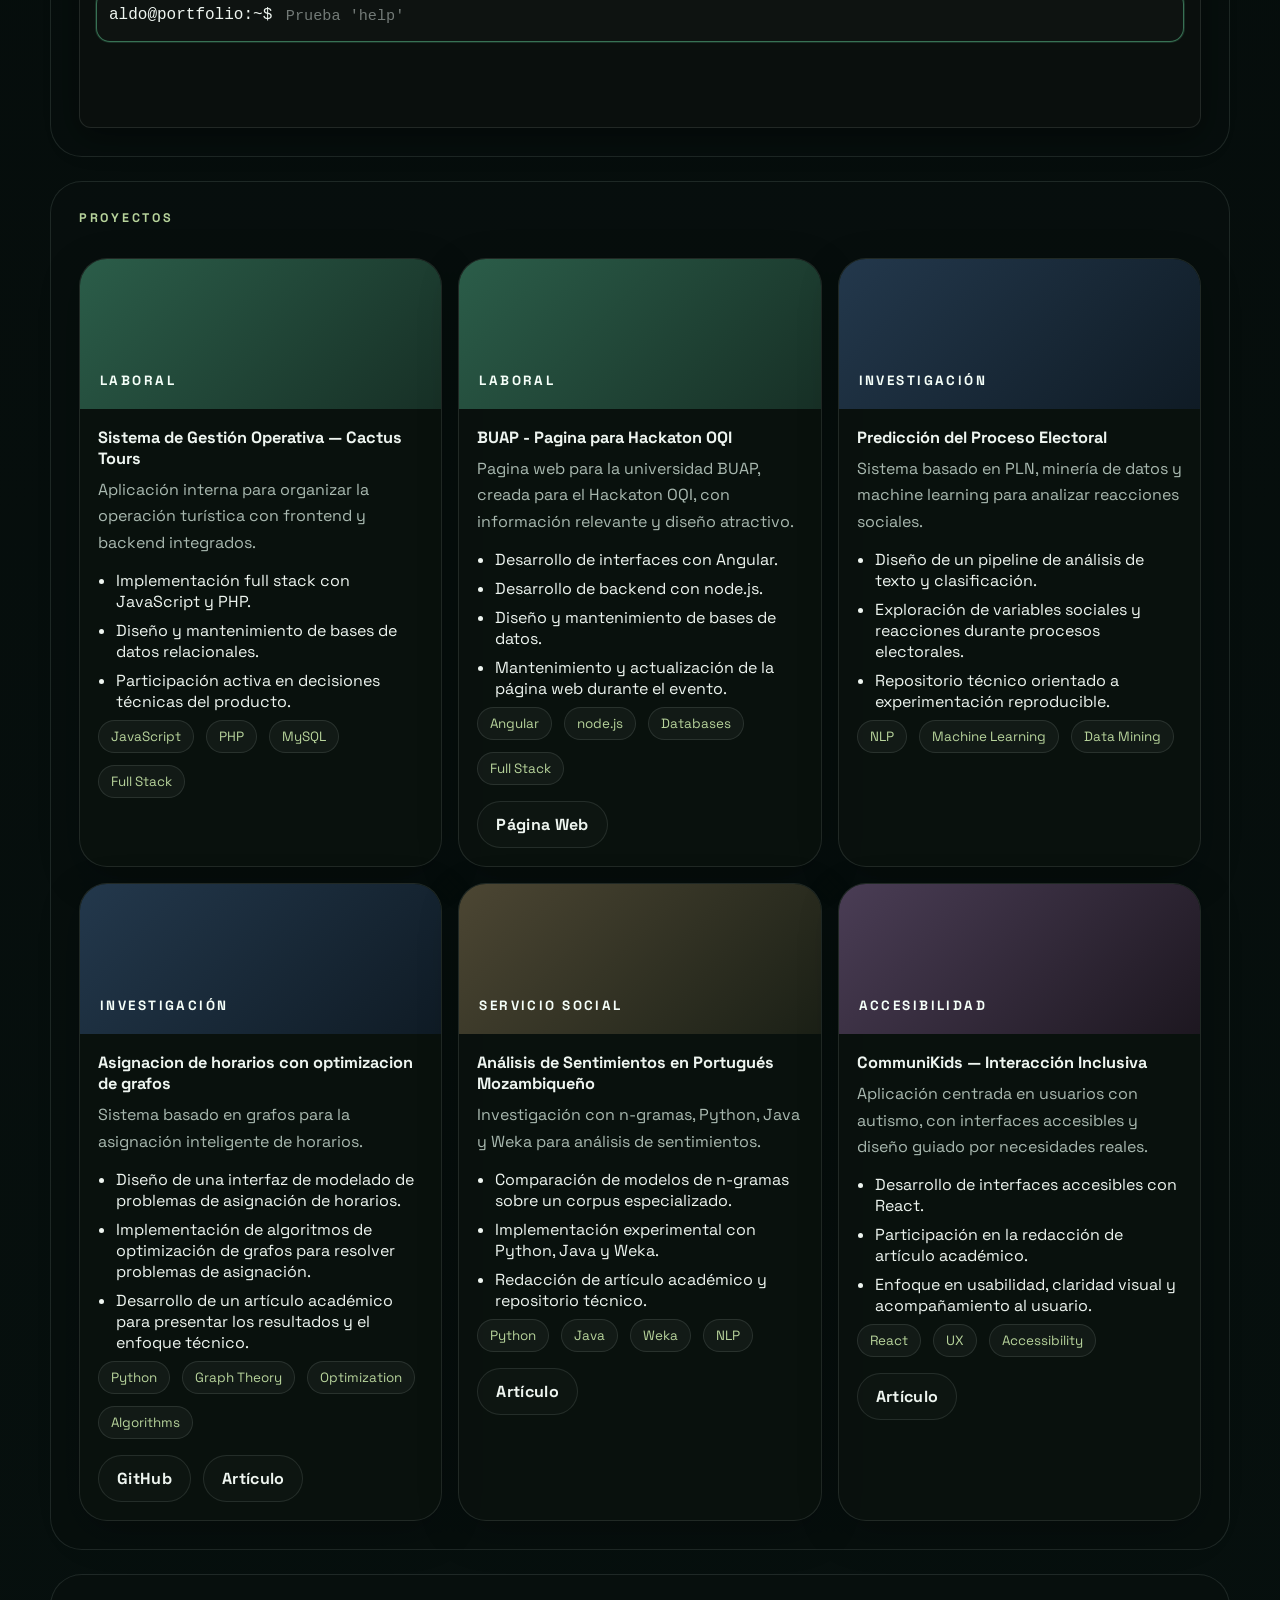
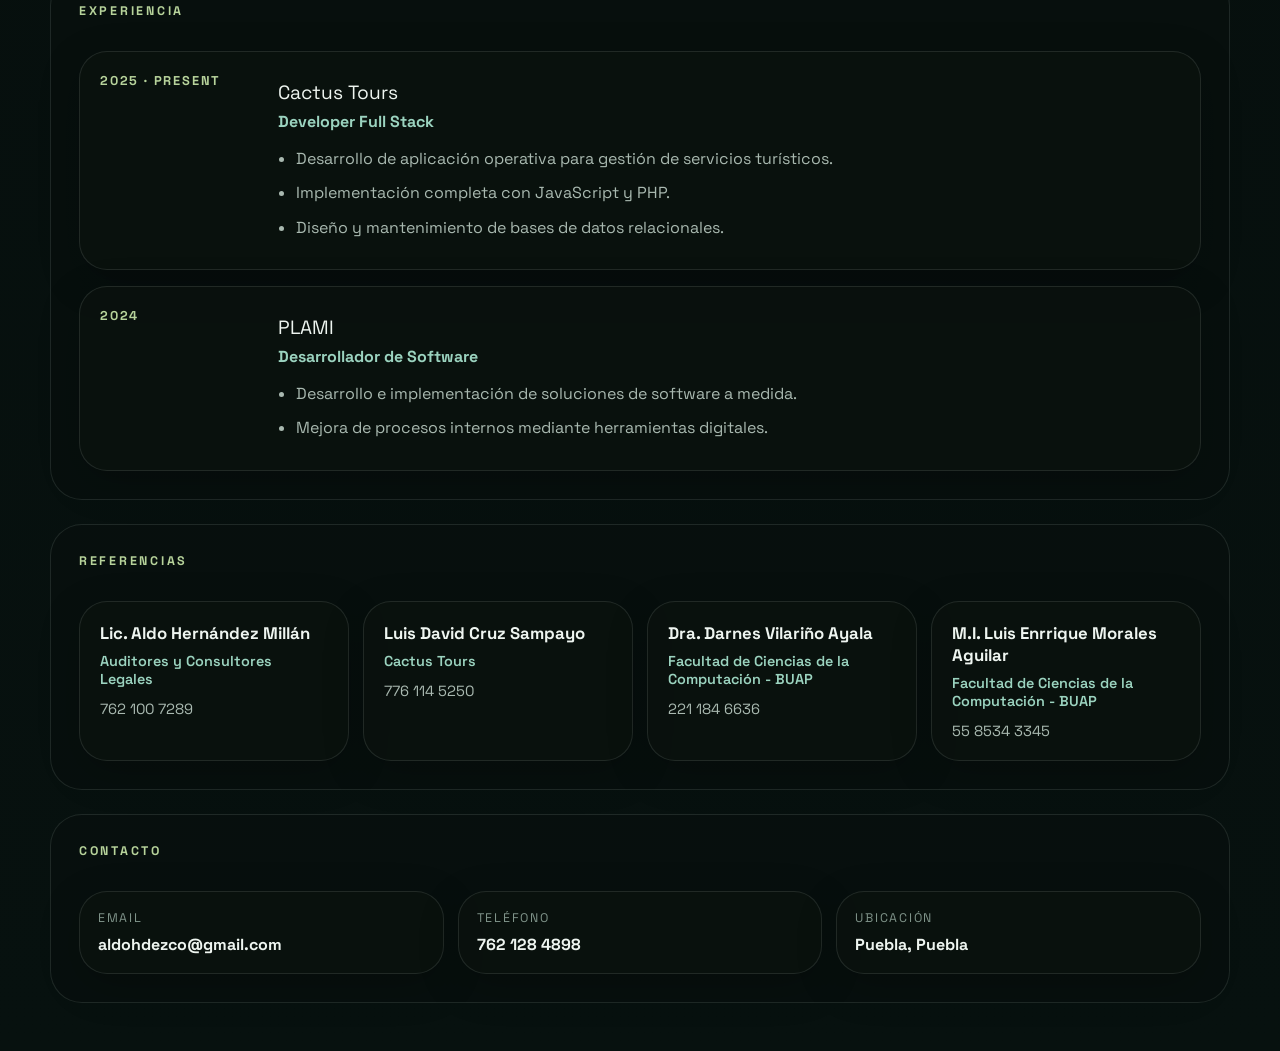
==== commit 27067338: "lang switch change" ====
--- a/index.html
+++ b/index.html
@@ -1 +1 @@
-<!DOCTYPE html><html lang="es"><head><meta charSet="utf-8"/><meta name="viewport" content="width=device-width, initial-scale=1"/><link rel="preload" as="image" href="/images/avatar.png"/><link rel="stylesheet" href="/_next/static/css/3faab63d26a274f0.css" data-precedence="next"/><link rel="preload" as="script" fetchPriority="low" href="/_next/static/chunks/webpack-698f2ccd10d739f0.js"/><script src="/_next/static/chunks/4bd1b696-1bbe00825af7c92a.js" async=""></script><script src="/_next/static/chunks/684-13829c08f8c8ff48.js" async=""></script><script src="/_next/static/chunks/main-app-5c530ee18a1b9c01.js" async=""></script><script src="/_next/static/chunks/766-47b99588c902137a.js" async=""></script><script src="/_next/static/chunks/app/page-fa863d850d89f2bc.js" async=""></script><link rel="preconnect" href="https://fonts.googleapis.com"/><link rel="preconnect" href="https://fonts.gstatic.com" crossorigin="anonymous"/><link href="https://fonts.googleapis.com/css2?family=Space+Grotesk:wght@400;500;700;800&amp;display=swap" rel="stylesheet"/><title>Aldo Hernández Córdova | Full Stack Developer</title><meta name="description" content="Portafolio profesional bilingüe de Aldo Hernández Córdova, desarrollado en Next.js."/><script>document.querySelectorAll('body link[rel="icon"], body link[rel="apple-touch-icon"]').forEach(el => document.head.appendChild(el))</script><script src="/_next/static/chunks/polyfills-42372ed130431b0a.js" noModule=""></script></head><body><nav class="navbar "><div class="navbar-container"><div class="navbar-brand"><a href="#inicio">AHC</a></div><button type="button" class="navbar-toggle " aria-label="Abrir menu" aria-expanded="false" aria-controls="navbar-menu"><span></span><span></span><span></span></button><ul id="navbar-menu" class="navbar-menu "><li><a href="#inicio">Inicio</a></li><li><a href="#stack">Stack</a></li><li><a href="#proyectos">Proyectos</a></li><li><a href="#experiencia">Experiencia</a></li><li><a href="#referencias">Referencias</a></li><li><a href="#contacto">Contacto</a></li></ul></div></nav><div class="site-shell"><header class="topbar"><div><div class="brand">Aldo Hernández Córdova</div><div class="brand-subtitle">Full Stack Developer</div></div><div class="topbar-actions"><div class="language-switch" role="tablist" aria-label="Language switch"><button type="button" class="language-chip active" aria-pressed="true">ES</button><button type="button" class="language-chip" aria-pressed="false">EN</button></div></div></header><section class="hero" id="inicio"><div class="hero-copy"><p class="eyebrow">Portafolio profesional</p><h1>Aldo Hernández Córdova</h1><p class="hero-role">Full Stack Developer · Ciencias de la Computación</p><p class="hero-intro">Construyo aplicaciones web, sistemas escalables y herramientas enfocadas en resolver problemas reales.</p><div class="cta-row"><a class="button primary" href="#proyectos">Ver proyectos</a><a class="button secondary" href="/docs/CV%20%E2%80%93%20Aldo%20Hern%C3%A1ndez%20C%C3%B3rdova%20-%20ESP.pdf" target="_blank" rel="noreferrer">Descargar CV ES</a><a class="button secondary" href="/docs/CV%20-%20Aldo%20Hernandez%20Cordova%20-%20ENG.pdf" target="_blank" rel="noreferrer">Descargar CV EN</a></div><div class="social-row" aria-label="Social links"><a class="social-link" href="https://github.com/Aldohdezco" target="_blank" rel="noreferrer">GitHub</a><a class="social-link" href="https://www.linkedin.com/in/hernandez-cordova-aldo-9b2985282/" target="_blank" rel="noreferrer">LinkedIn</a></div></div><aside class="hero-image"><div class="avatar-container"><img alt="Aldo Hernández Córdova" width="320" height="320" decoding="async" data-nimg="1" class="avatar-image" style="color:transparent" src="/images/avatar.png"/></div></aside></section><section class="section" id="sobre-mi"><div class="section-heading"><p class="section-kicker">Sobre mí</p></div><p class="section-copy">Egresado de la Licenciatura en Ciencias de la Computación con experiencia en desarrollo full stack, construcción de sistemas web y trabajo con bases de datos relacionales. He participado en proyectos de PLN, análisis de datos y desarrollo de software para contextos reales.</p></section><section class="section" id="stack"><div class="section-heading"><p class="section-kicker">Stack tecnológico</p></div><div class="skill-grid"><article class="skill-card"><div class="skill-icon">⚛️</div><div><h3>React / Next.js</h3><p>Interfaces modernas, componentes reutilizables y experiencias rápidas.</p></div></article><article class="skill-card"><div class="skill-icon">🟢</div><div><h3>Node.js</h3><p>Servicios y lógica de backend en JavaScript.</p></div></article><article class="skill-card"><div class="skill-icon">🐘</div><div><h3>PHP</h3><p>Aplicaciones funcionales y mantenimiento de sistemas existentes.</p></div></article><article class="skill-card"><div class="skill-icon">🗄️</div><div><h3>MySQL / MariaDB</h3><p>Modelado relacional, consultas y administración de datos.</p></div></article><article class="skill-card"><div class="skill-icon">🐍</div><div><h3>Python</h3><p>Análisis de datos, machine learning y scripting.</p></div></article><article class="skill-card"><div class="skill-icon">🐳</div><div><h3>Docker</h3><p>Entornos reproducibles y despliegues consistentes.</p></div></article><article class="skill-card"><div class="skill-icon">🔧</div><div><h3>Git / Linux</h3><p>Control de versiones, terminal y flujo de trabajo técnico.</p></div></article><article class="skill-card"><div class="skill-icon">✨</div><div><h3>JavaScript / TypeScript</h3><p>Lenguajes core para frontend y backend moderno.</p></div></article></div></section><section class="section terminal-section" id="terminal-interactive"><div class="section-heading"><p class="section-kicker">Terminal</p></div><div class="terminal-wrapper"><div class="terminal-header"><span>Terminal</span><div class="terminal-buttons"><span></span><span></span><span></span></div></div><div class="terminal-body"><div class="terminal-line output"><pre class="output-text">Escribe &quot;help&quot; para ver los comandos disponibles.</pre></div><div class="terminal-line input-active"><span class="prompt">aldo@portfolio:~$ </span><input type="text" autoComplete="off" spellCheck="false" placeholder="Prueba &#x27;help&#x27;" autofocus="" class="terminal-input" value=""/></div></div></div></section><section class="section" id="proyectos"><div class="section-heading"><p class="section-kicker">Proyectos</p></div><div class="project-grid"><article class="project-card"><div class="project-preview" style="background:linear-gradient(135deg, #2b5d49, #173026)"><span>Laboral</span></div><div class="project-content"><div class="project-topline"><h3>Sistema de Gestión Operativa — Cactus Tours</h3></div><p class="project-summary">Aplicación interna para organizar la operación turística con frontend y backend integrados.</p><ul class="project-list"><li>Implementación full stack con JavaScript y PHP.</li><li>Diseño y mantenimiento de bases de datos relacionales.</li><li>Participación activa en decisiones técnicas del producto.</li></ul><div class="tag-row"><span class="tag-pill">JavaScript</span><span class="tag-pill">PHP</span><span class="tag-pill">MySQL</span><span class="tag-pill">Full Stack</span></div></div></article><article class="project-card"><div class="project-preview" style="background:linear-gradient(135deg, #2b5d49, #173026)"><span>Laboral</span></div><div class="project-content"><div class="project-topline"><h3>BUAP - Pagina para Hackaton OQI</h3></div><p class="project-summary">Pagina web para la universidad BUAP, creada para el Hackaton OQI, con información relevante y diseño atractivo.</p><ul class="project-list"><li>Desarrollo de interfaces con Angular.</li><li>Desarrollo de backend con node.js.</li><li>Diseño y mantenimiento de bases de datos.</li><li>Mantenimiento y actualización de la página web durante el evento.</li></ul><div class="tag-row"><span class="tag-pill">Angular</span><span class="tag-pill">node.js</span><span class="tag-pill">Databases</span><span class="tag-pill">Full Stack</span></div><div class="project-links"><a href="https://oqi-hackaton.buap.mx1" target="_blank" rel="noreferrer">Página Web</a></div></div></article><article class="project-card"><div class="project-preview" style="background:linear-gradient(135deg, #23384c, #0f1b25)"><span>Investigación</span></div><div class="project-content"><div class="project-topline"><h3>Predicción del Proceso Electoral</h3></div><p class="project-summary">Sistema basado en PLN, minería de datos y machine learning para analizar reacciones sociales.</p><ul class="project-list"><li>Diseño de un pipeline de análisis de texto y clasificación.</li><li>Exploración de variables sociales y reacciones durante procesos electorales.</li><li>Repositorio técnico orientado a experimentación reproducible.</li></ul><div class="tag-row"><span class="tag-pill">NLP</span><span class="tag-pill">Machine Learning</span><span class="tag-pill">Data Mining</span></div></div></article><article class="project-card"><div class="project-preview" style="background:linear-gradient(135deg, #23384c, #0f1b25)"><span>Investigación</span></div><div class="project-content"><div class="project-topline"><h3>Asignacion de horarios con optimizacion de grafos</h3></div><p class="project-summary">Sistema basado en grafos para la asignación inteligente de horarios.</p><ul class="project-list"><li>Diseño de una interfaz de modelado de problemas de asignación de horarios.</li><li>Implementación de algoritmos de optimización de grafos para resolver problemas de asignación.</li><li>Desarrollo de un artículo académico para presentar los resultados y el enfoque técnico.</li></ul><div class="tag-row"><span class="tag-pill">Python</span><span class="tag-pill">Graph Theory</span><span class="tag-pill">Optimization</span><span class="tag-pill">Algorithms</span></div><div class="project-links"><a href="https://github.com/Aldohdezco/AsignacionHorariosAdmision2026" target="_blank" rel="noreferrer">GitHub</a><a href="https://www.overleaf.com/read/mmzdmjgrkybt#a4f9cf" target="_blank" rel="noreferrer">Artículo</a></div></div></article><article class="project-card"><div class="project-preview" style="background:linear-gradient(135deg, #4c4633, #1b2016)"><span>Servicio social</span></div><div class="project-content"><div class="project-topline"><h3>Análisis de Sentimientos en Portugués Mozambiqueño</h3></div><p class="project-summary">Investigación con n-gramas, Python, Java y Weka para análisis de sentimientos.</p><ul class="project-list"><li>Comparación de modelos de n-gramas sobre un corpus especializado.</li><li>Implementación experimental con Python, Java y Weka.</li><li>Redacción de artículo académico y repositorio técnico.</li></ul><div class="tag-row"><span class="tag-pill">Python</span><span class="tag-pill">Java</span><span class="tag-pill">Weka</span><span class="tag-pill">NLP</span></div><div class="project-links"><a href="https://www.overleaf.com/read/jtgjdzpzbxgg#a612f4" target="_blank" rel="noreferrer">Artículo</a></div></div></article><article class="project-card"><div class="project-preview" style="background:linear-gradient(135deg, #4a3d55, #1d1720)"><span>Accesibilidad</span></div><div class="project-content"><div class="project-topline"><h3>CommuniKids — Interacción Inclusiva</h3></div><p class="project-summary">Aplicación centrada en usuarios con autismo, con interfaces accesibles y diseño guiado por necesidades reales.</p><ul class="project-list"><li>Desarrollo de interfaces accesibles con React.</li><li>Participación en la redacción de artículo académico.</li><li>Enfoque en usabilidad, claridad visual y acompañamiento al usuario.</li></ul><div class="tag-row"><span class="tag-pill">React</span><span class="tag-pill">UX</span><span class="tag-pill">Accessibility</span></div><div class="project-links"><a href="https://www.overleaf.com/read/vztnfsnzxbsd#4aa731" target="_blank" rel="noreferrer">Artículo</a></div></div></article></div></section><section class="section" id="experiencia"><div class="section-heading"><p class="section-kicker">Experiencia</p></div><div class="timeline"><article class="timeline-item"><div class="timeline-meta"><span>2025 · Present</span></div><div class="timeline-content"><p class="timeline-company">Cactus Tours</p><p class="timeline-role">Developer Full Stack</p><ul><li>Desarrollo de aplicación operativa para gestión de servicios turísticos.</li><li>Implementación completa con JavaScript y PHP.</li><li>Diseño y mantenimiento de bases de datos relacionales.</li></ul></div></article><article class="timeline-item"><div class="timeline-meta"><span>2024</span></div><div class="timeline-content"><p class="timeline-company">PLAMI</p><p class="timeline-role">Desarrollador de Software</p><ul><li>Desarrollo e implementación de soluciones de software a medida.</li><li>Mejora de procesos internos mediante herramientas digitales.</li></ul></div></article></div></section><section class="section" id="referencias"><div class="section-heading"><p class="section-kicker">Referencias</p></div><div class="references-grid"><article class="reference-card"><h3>Lic. Aldo Hernández Millán</h3><p class="reference-org">Auditores y Consultores Legales</p><p class="reference-phone">762 100 7289</p></article><article class="reference-card"><h3>Luis David Cruz Sampayo</h3><p class="reference-org">Cactus Tours</p><p class="reference-phone">776 114 5250</p></article><article class="reference-card"><h3>Dra. Darnes Vilariño Ayala</h3><p class="reference-org">Facultad de Ciencias de la Computación - BUAP</p><p class="reference-phone">221 184 6636</p></article><article class="reference-card"><h3>M.I. Luis Enrrique Morales Aguilar</h3><p class="reference-org">Facultad de Ciencias de la Computación - BUAP</p><p class="reference-phone">55 8534 3345</p></article></div></section><section class="section" id="contacto"><div class="section-heading"><p class="section-kicker">Contacto</p></div><div class="contact-grid"><a href="mailto:aldohdezco@gmail.com" class="contact-card"><span>Email</span><strong>aldohdezco@gmail.com</strong></a><div class="contact-card"><span>Teléfono</span><strong>762 128 4898</strong></div><div class="contact-card"><span>Ubicación</span><strong>Puebla, Puebla</strong></div></div></section><footer class="footer-note"><span>Next.js</span><span>Portfolio</span><span>EN / ES</span></footer></div><!--$--><!--/$--><!--$--><!--/$--><script src="/_next/static/chunks/webpack-698f2ccd10d739f0.js" async=""></script><script>(self.__next_f=self.__next_f||[]).push([0])</script><script>self.__next_f.push([1,"1:\"$Sreact.fragment\"\n2:I[7555,[],\"\"]\n3:I[1295,[],\"\"]\n4:I[7484,[\"766\",\"static/chunks/766-47b99588c902137a.js\",\"974\",\"static/chunks/app/page-fa863d850d89f2bc.js\"],\"PortfolioPage\"]\n5:I[9665,[],\"MetadataBoundary\"]\n7:I[9665,[],\"OutletBoundary\"]\na:I[4911,[],\"AsyncMetadataOutlet\"]\nc:I[9665,[],\"ViewportBoundary\"]\ne:I[6614,[],\"\"]\n:HL[\"/_next/static/css/3faab63d26a274f0.css\",\"style\"]\n"])</script><script>self.__next_f.push([1,"0:{\"P\":null,\"b\":\"8IR_AoV2UKQ_1Kla3CpQy\",\"p\":\"\",\"c\":[\"\",\"\"],\"i\":false,\"f\":[[[\"\",{\"children\":[\"__PAGE__\",{}]},\"$undefined\",\"$undefined\",true],[\"\",[\"$\",\"$1\",\"c\",{\"children\":[[[\"$\",\"link\",\"0\",{\"rel\":\"stylesheet\",\"href\":\"/_next/static/css/3faab63d26a274f0.css\",\"precedence\":\"next\",\"crossOrigin\":\"$undefined\",\"nonce\":\"$undefined\"}]],[\"$\",\"html\",null,{\"lang\":\"es\",\"children\":[[\"$\",\"head\",null,{\"children\":[[\"$\",\"link\",null,{\"rel\":\"preconnect\",\"href\":\"https://fonts.googleapis.com\"}],[\"$\",\"link\",null,{\"rel\":\"preconnect\",\"href\":\"https://fonts.gstatic.com\",\"crossOrigin\":\"anonymous\"}],[\"$\",\"link\",null,{\"href\":\"https://fonts.googleapis.com/css2?family=Space+Grotesk:wght@400;500;700;800\u0026display=swap\",\"rel\":\"stylesheet\"}]]}],[\"$\",\"body\",null,{\"suppressHydrationWarning\":true,\"children\":[\"$\",\"$L2\",null,{\"parallelRouterKey\":\"children\",\"error\":\"$undefined\",\"errorStyles\":\"$undefined\",\"errorScripts\":\"$undefined\",\"template\":[\"$\",\"$L3\",null,{}],\"templateStyles\":\"$undefined\",\"templateScripts\":\"$undefined\",\"notFound\":[[[\"$\",\"title\",null,{\"children\":\"404: This page could not be found.\"}],[\"$\",\"div\",null,{\"style\":{\"fontFamily\":\"system-ui,\\\"Segoe UI\\\",Roboto,Helvetica,Arial,sans-serif,\\\"Apple Color Emoji\\\",\\\"Segoe UI Emoji\\\"\",\"height\":\"100vh\",\"textAlign\":\"center\",\"display\":\"flex\",\"flexDirection\":\"column\",\"alignItems\":\"center\",\"justifyContent\":\"center\"},\"children\":[\"$\",\"div\",null,{\"children\":[[\"$\",\"style\",null,{\"dangerouslySetInnerHTML\":{\"__html\":\"body{color:#000;background:#fff;margin:0}.next-error-h1{border-right:1px solid rgba(0,0,0,.3)}@media (prefers-color-scheme:dark){body{color:#fff;background:#000}.next-error-h1{border-right:1px solid rgba(255,255,255,.3)}}\"}}],[\"$\",\"h1\",null,{\"className\":\"next-error-h1\",\"style\":{\"display\":\"inline-block\",\"margin\":\"0 20px 0 0\",\"padding\":\"0 23px 0 0\",\"fontSize\":24,\"fontWeight\":500,\"verticalAlign\":\"top\",\"lineHeight\":\"49px\"},\"children\":404}],[\"$\",\"div\",null,{\"style\":{\"display\":\"inline-block\"},\"children\":[\"$\",\"h2\",null,{\"style\":{\"fontSize\":14,\"fontWeight\":400,\"lineHeight\":\"49px\",\"margin\":0},\"children\":\"This page could not be found.\"}]}]]}]}]],[]],\"forbidden\":\"$undefined\",\"unauthorized\":\"$undefined\"}]}]]}]]}],{\"children\":[\"__PAGE__\",[\"$\",\"$1\",\"c\",{\"children\":[[\"$\",\"$L4\",null,{}],[\"$\",\"$L5\",null,{\"children\":\"$L6\"}],null,[\"$\",\"$L7\",null,{\"children\":[\"$L8\",\"$L9\",[\"$\",\"$La\",null,{\"promise\":\"$@b\"}]]}]]}],{},null,false]},null,false],[\"$\",\"$1\",\"h\",{\"children\":[null,[\"$\",\"$1\",\"z7GH01zqo_7Qtk9XyC2wd\",{\"children\":[[\"$\",\"$Lc\",null,{\"children\":\"$Ld\"}],null]}],null]}],false]],\"m\":\"$undefined\",\"G\":[\"$e\",\"$undefined\"],\"s\":false,\"S\":true}\n"])</script><script>self.__next_f.push([1,"f:\"$Sreact.suspense\"\n10:I[4911,[],\"AsyncMetadata\"]\n6:[\"$\",\"$f\",null,{\"fallback\":null,\"children\":[\"$\",\"$L10\",null,{\"promise\":\"$@11\"}]}]\n"])</script><script>self.__next_f.push([1,"9:null\n"])</script><script>self.__next_f.push([1,"d:[[\"$\",\"meta\",\"0\",{\"charSet\":\"utf-8\"}],[\"$\",\"meta\",\"1\",{\"name\":\"viewport\",\"content\":\"width=device-width, initial-scale=1\"}]]\n8:null\n"])</script><script>self.__next_f.push([1,"11:{\"metadata\":[[\"$\",\"title\",\"0\",{\"children\":\"Aldo Hernández Córdova | Full Stack Developer\"}],[\"$\",\"meta\",\"1\",{\"name\":\"description\",\"content\":\"Portafolio profesional bilingüe de Aldo Hernández Córdova, desarrollado en Next.js.\"}]],\"error\":null,\"digest\":\"$undefined\"}\nb:{\"metadata\":\"$11:metadata\",\"error\":null,\"digest\":\"$undefined\"}\n"])</script></body></html>+<!DOCTYPE html><html lang="es"><head><meta charSet="utf-8"/><meta name="viewport" content="width=device-width, initial-scale=1"/><link rel="preload" as="image" href="/images/avatar.png"/><link rel="stylesheet" href="/_next/static/css/b97e7c9fa5c63877.css" data-precedence="next"/><link rel="preload" as="script" fetchPriority="low" href="/_next/static/chunks/webpack-698f2ccd10d739f0.js"/><script src="/_next/static/chunks/4bd1b696-1bbe00825af7c92a.js" async=""></script><script src="/_next/static/chunks/684-13829c08f8c8ff48.js" async=""></script><script src="/_next/static/chunks/main-app-5c530ee18a1b9c01.js" async=""></script><script src="/_next/static/chunks/766-47b99588c902137a.js" async=""></script><script src="/_next/static/chunks/app/page-70e2f5b309cf6975.js" async=""></script><link rel="preconnect" href="https://fonts.googleapis.com"/><link rel="preconnect" href="https://fonts.gstatic.com" crossorigin="anonymous"/><link href="https://fonts.googleapis.com/css2?family=Space+Grotesk:wght@400;500;700;800&amp;display=swap" rel="stylesheet"/><title>Aldo Hernández Córdova | Full Stack Developer</title><script>document.querySelectorAll('body link[rel="icon"], body link[rel="apple-touch-icon"]').forEach(el => document.head.appendChild(el))</script><script src="/_next/static/chunks/polyfills-42372ed130431b0a.js" noModule=""></script></head><body><nav class="navbar "><div class="navbar-container"><div class="navbar-brand navbar-brand--mobile-only"><a href="#inicio">AHC</a></div><ul id="navbar-menu" class="navbar-menu "><li><a href="#inicio">Inicio</a></li><li><a href="#stack">Stack</a></li><li><a href="#proyectos">Proyectos</a></li><li><a href="#experiencia">Experiencia</a></li><li><a href="#referencias">Referencias</a></li><li><a href="#contacto">Contacto</a></li><li class="navbar-lang-mobile"><div class="language-switch" role="tablist" aria-label="Language switch"><button type="button" class="language-chip active" aria-pressed="true">ES</button><button type="button" class="language-chip" aria-pressed="false">EN</button></div></li></ul><div class="navbar-lang-desktop"><div class="language-switch" role="tablist" aria-label="Language switch"><button type="button" class="language-chip active" aria-pressed="true">ES</button><button type="button" class="language-chip" aria-pressed="false">EN</button></div></div><button type="button" class="navbar-toggle " aria-label="Abrir menu" aria-expanded="false" aria-controls="navbar-menu"><span></span><span></span><span></span></button></div></nav><div class="site-shell"><section class="hero" id="inicio"><div class="hero-copy"><p class="eyebrow">Portafolio profesional</p><h1>Aldo Hernández Córdova</h1><p class="hero-role">Full Stack Developer · Ciencias de la Computación</p><p class="hero-intro">Construyo aplicaciones web, sistemas escalables y herramientas enfocadas en resolver problemas reales.</p><div class="cta-row"><a class="button primary" href="#proyectos">Ver proyectos</a><a class="button secondary" href="/docs/CV%20%E2%80%93%20Aldo%20Hern%C3%A1ndez%20C%C3%B3rdova%20-%20ESP.pdf" target="_blank" rel="noreferrer">Descargar CV ES</a><a class="button secondary" href="/docs/CV%20-%20Aldo%20Hernandez%20Cordova%20-%20ENG.pdf" target="_blank" rel="noreferrer">Descargar CV EN</a></div><div class="social-row" aria-label="Social links"><a class="social-link" href="https://github.com/Aldohdezco" target="_blank" rel="noreferrer">GitHub</a><a class="social-link" href="https://www.linkedin.com/in/hernandez-cordova-aldo-9b2985282/" target="_blank" rel="noreferrer">LinkedIn</a></div></div><aside class="hero-image"><div class="avatar-container"><img alt="Aldo Hernández Córdova" width="320" height="320" decoding="async" data-nimg="1" class="avatar-image" style="color:transparent" src="/images/avatar.png"/></div></aside></section><section class="section" id="sobre-mi"><div class="section-heading"><p class="section-kicker">Sobre mí</p></div><p class="section-copy">Egresado de la Licenciatura en Ciencias de la Computación con experiencia en desarrollo full stack, construcción de sistemas web y trabajo con bases de datos relacionales. He participado en proyectos de PLN, análisis de datos y desarrollo de software para contextos reales.</p></section><section class="section" id="stack"><div class="section-heading"><p class="section-kicker">Stack tecnológico</p></div><div class="skill-grid"><article class="skill-card"><div class="skill-icon">⚛️</div><div><h3>React / Next.js</h3><p>Interfaces modernas, componentes reutilizables y experiencias rápidas.</p></div></article><article class="skill-card"><div class="skill-icon">🟢</div><div><h3>Node.js</h3><p>Servicios y lógica de backend en JavaScript.</p></div></article><article class="skill-card"><div class="skill-icon">🐘</div><div><h3>PHP</h3><p>Aplicaciones funcionales y mantenimiento de sistemas existentes.</p></div></article><article class="skill-card"><div class="skill-icon">🗄️</div><div><h3>MySQL / MariaDB</h3><p>Modelado relacional, consultas y administración de datos.</p></div></article><article class="skill-card"><div class="skill-icon">🐍</div><div><h3>Python</h3><p>Análisis de datos, machine learning y scripting.</p></div></article><article class="skill-card"><div class="skill-icon">🐳</div><div><h3>Docker</h3><p>Entornos reproducibles y despliegues consistentes.</p></div></article><article class="skill-card"><div class="skill-icon">🔧</div><div><h3>Git / Linux</h3><p>Control de versiones, terminal y flujo de trabajo técnico.</p></div></article><article class="skill-card"><div class="skill-icon">✨</div><div><h3>JavaScript / TypeScript</h3><p>Lenguajes core para frontend y backend moderno.</p></div></article></div></section><section class="section terminal-section" id="terminal-interactive"><div class="section-heading"><p class="section-kicker">Terminal</p></div><div class="terminal-wrapper"><div class="terminal-header"><span>Terminal</span><div class="terminal-buttons"><span></span><span></span><span></span></div></div><div class="terminal-body"><div class="terminal-line output"><pre class="output-text">Escribe &quot;help&quot; para ver los comandos disponibles.</pre></div><div class="terminal-line input-active"><span class="prompt">aldo@portfolio:~$ </span><input type="text" autoComplete="off" spellCheck="false" placeholder="Prueba &#x27;help&#x27;" autofocus="" class="terminal-input" value=""/></div></div></div></section><section class="section" id="proyectos"><div class="section-heading"><p class="section-kicker">Proyectos</p></div><div class="project-grid"><article class="project-card"><div class="project-preview" style="background:linear-gradient(135deg, #2b5d49, #173026)"><span>Laboral</span></div><div class="project-content"><div class="project-topline"><h3>Sistema de Gestión Operativa — Cactus Tours</h3></div><p class="project-summary">Aplicación interna para organizar la operación turística con frontend y backend integrados.</p><ul class="project-list"><li>Implementación full stack con JavaScript y PHP.</li><li>Diseño y mantenimiento de bases de datos relacionales.</li><li>Participación activa en decisiones técnicas del producto.</li></ul><div class="tag-row"><span class="tag-pill">JavaScript</span><span class="tag-pill">PHP</span><span class="tag-pill">MySQL</span><span class="tag-pill">Full Stack</span></div></div></article><article class="project-card"><div class="project-preview" style="background:linear-gradient(135deg, #2b5d49, #173026)"><span>Laboral</span></div><div class="project-content"><div class="project-topline"><h3>BUAP - Pagina para Hackaton OQI</h3></div><p class="project-summary">Pagina web para la universidad BUAP, creada para el Hackaton OQI, con información relevante y diseño atractivo.</p><ul class="project-list"><li>Desarrollo de interfaces con Angular.</li><li>Desarrollo de backend con node.js.</li><li>Diseño y mantenimiento de bases de datos.</li><li>Mantenimiento y actualización de la página web durante el evento.</li></ul><div class="tag-row"><span class="tag-pill">Angular</span><span class="tag-pill">node.js</span><span class="tag-pill">Databases</span><span class="tag-pill">Full Stack</span></div><div class="project-links"><a href="https://oqi-hackaton.buap.mx1" target="_blank" rel="noreferrer">Página Web</a></div></div></article><article class="project-card"><div class="project-preview" style="background:linear-gradient(135deg, #23384c, #0f1b25)"><span>Investigación</span></div><div class="project-content"><div class="project-topline"><h3>Predicción del Proceso Electoral</h3></div><p class="project-summary">Sistema basado en PLN, minería de datos y machine learning para analizar reacciones sociales.</p><ul class="project-list"><li>Diseño de un pipeline de análisis de texto y clasificación.</li><li>Exploración de variables sociales y reacciones durante procesos electorales.</li><li>Repositorio técnico orientado a experimentación reproducible.</li></ul><div class="tag-row"><span class="tag-pill">NLP</span><span class="tag-pill">Machine Learning</span><span class="tag-pill">Data Mining</span></div></div></article><article class="project-card"><div class="project-preview" style="background:linear-gradient(135deg, #23384c, #0f1b25)"><span>Investigación</span></div><div class="project-content"><div class="project-topline"><h3>Asignacion de horarios con optimizacion de grafos</h3></div><p class="project-summary">Sistema basado en grafos para la asignación inteligente de horarios.</p><ul class="project-list"><li>Diseño de una interfaz de modelado de problemas de asignación de horarios.</li><li>Implementación de algoritmos de optimización de grafos para resolver problemas de asignación.</li><li>Desarrollo de un artículo académico para presentar los resultados y el enfoque técnico.</li></ul><div class="tag-row"><span class="tag-pill">Python</span><span class="tag-pill">Graph Theory</span><span class="tag-pill">Optimization</span><span class="tag-pill">Algorithms</span></div><div class="project-links"><a href="https://github.com/Aldohdezco/AsignacionHorariosAdmision2026" target="_blank" rel="noreferrer">GitHub</a><a href="https://www.overleaf.com/read/mmzdmjgrkybt#a4f9cf" target="_blank" rel="noreferrer">Artículo</a></div></div></article><article class="project-card"><div class="project-preview" style="background:linear-gradient(135deg, #4c4633, #1b2016)"><span>Servicio social</span></div><div class="project-content"><div class="project-topline"><h3>Análisis de Sentimientos en Portugués Mozambiqueño</h3></div><p class="project-summary">Investigación con n-gramas, Python, Java y Weka para análisis de sentimientos.</p><ul class="project-list"><li>Comparación de modelos de n-gramas sobre un corpus especializado.</li><li>Implementación experimental con Python, Java y Weka.</li><li>Redacción de artículo académico y repositorio técnico.</li></ul><div class="tag-row"><span class="tag-pill">Python</span><span class="tag-pill">Java</span><span class="tag-pill">Weka</span><span class="tag-pill">NLP</span></div><div class="project-links"><a href="https://www.overleaf.com/read/jtgjdzpzbxgg#a612f4" target="_blank" rel="noreferrer">Artículo</a></div></div></article><article class="project-card"><div class="project-preview" style="background:linear-gradient(135deg, #4a3d55, #1d1720)"><span>Accesibilidad</span></div><div class="project-content"><div class="project-topline"><h3>CommuniKids — Interacción Inclusiva</h3></div><p class="project-summary">Aplicación centrada en usuarios con autismo, con interfaces accesibles y diseño guiado por necesidades reales.</p><ul class="project-list"><li>Desarrollo de interfaces accesibles con React.</li><li>Participación en la redacción de artículo académico.</li><li>Enfoque en usabilidad, claridad visual y acompañamiento al usuario.</li></ul><div class="tag-row"><span class="tag-pill">React</span><span class="tag-pill">UX</span><span class="tag-pill">Accessibility</span></div><div class="project-links"><a href="https://www.overleaf.com/read/vztnfsnzxbsd#4aa731" target="_blank" rel="noreferrer">Artículo</a></div></div></article></div></section><section class="section" id="experiencia"><div class="section-heading"><p class="section-kicker">Experiencia</p></div><div class="timeline"><article class="timeline-item"><div class="timeline-meta"><span>2025 · Present</span></div><div class="timeline-content"><p class="timeline-company">Cactus Tours</p><p class="timeline-role">Developer Full Stack</p><ul><li>Desarrollo de aplicación operativa para gestión de servicios turísticos.</li><li>Implementación completa con JavaScript y PHP.</li><li>Diseño y mantenimiento de bases de datos relacionales.</li></ul></div></article><article class="timeline-item"><div class="timeline-meta"><span>2024</span></div><div class="timeline-content"><p class="timeline-company">PLAMI</p><p class="timeline-role">Desarrollador de Software</p><ul><li>Desarrollo e implementación de soluciones de software a medida.</li><li>Mejora de procesos internos mediante herramientas digitales.</li></ul></div></article></div></section><section class="section" id="referencias"><div class="section-heading"><p class="section-kicker">Referencias</p></div><div class="references-grid"><article class="reference-card"><h3>Lic. Aldo Hernández Millán</h3><p class="reference-org">Auditores y Consultores Legales</p><p class="reference-phone">762 100 7289</p></article><article class="reference-card"><h3>Luis David Cruz Sampayo</h3><p class="reference-org">Cactus Tours</p><p class="reference-phone">776 114 5250</p></article><article class="reference-card"><h3>Dra. Darnes Vilariño Ayala</h3><p class="reference-org">Facultad de Ciencias de la Computación - BUAP</p><p class="reference-phone">221 184 6636</p></article><article class="reference-card"><h3>M.I. Luis Enrrique Morales Aguilar</h3><p class="reference-org">Facultad de Ciencias de la Computación - BUAP</p><p class="reference-phone">55 8534 3345</p></article></div></section><section class="section" id="contacto"><div class="section-heading"><p class="section-kicker">Contacto</p></div><div class="contact-grid"><a href="mailto:aldohdezco@gmail.com" class="contact-card"><span>Email</span><strong>aldohdezco@gmail.com</strong></a><div class="contact-card"><span>Teléfono</span><strong>762 128 4898</strong></div><div class="contact-card"><span>Ubicación</span><strong>Puebla, Puebla</strong></div></div></section></div><!--$--><!--/$--><!--$--><!--/$--><script src="/_next/static/chunks/webpack-698f2ccd10d739f0.js" async=""></script><script>(self.__next_f=self.__next_f||[]).push([0])</script><script>self.__next_f.push([1,"1:\"$Sreact.fragment\"\n2:I[7555,[],\"\"]\n3:I[1295,[],\"\"]\n4:I[7484,[\"766\",\"static/chunks/766-47b99588c902137a.js\",\"974\",\"static/chunks/app/page-70e2f5b309cf6975.js\"],\"PortfolioPage\"]\n5:I[9665,[],\"MetadataBoundary\"]\n7:I[9665,[],\"OutletBoundary\"]\na:I[4911,[],\"AsyncMetadataOutlet\"]\nc:I[9665,[],\"ViewportBoundary\"]\ne:I[6614,[],\"\"]\n:HL[\"/_next/static/css/b97e7c9fa5c63877.css\",\"style\"]\n"])</script><script>self.__next_f.push([1,"0:{\"P\":null,\"b\":\"p0J5xZrXqZByaKsu0QQSk\",\"p\":\"\",\"c\":[\"\",\"\"],\"i\":false,\"f\":[[[\"\",{\"children\":[\"__PAGE__\",{}]},\"$undefined\",\"$undefined\",true],[\"\",[\"$\",\"$1\",\"c\",{\"children\":[[[\"$\",\"link\",\"0\",{\"rel\":\"stylesheet\",\"href\":\"/_next/static/css/b97e7c9fa5c63877.css\",\"precedence\":\"next\",\"crossOrigin\":\"$undefined\",\"nonce\":\"$undefined\"}]],[\"$\",\"html\",null,{\"lang\":\"es\",\"children\":[[\"$\",\"head\",null,{\"children\":[[\"$\",\"link\",null,{\"rel\":\"preconnect\",\"href\":\"https://fonts.googleapis.com\"}],[\"$\",\"link\",null,{\"rel\":\"preconnect\",\"href\":\"https://fonts.gstatic.com\",\"crossOrigin\":\"anonymous\"}],[\"$\",\"link\",null,{\"href\":\"https://fonts.googleapis.com/css2?family=Space+Grotesk:wght@400;500;700;800\u0026display=swap\",\"rel\":\"stylesheet\"}]]}],[\"$\",\"body\",null,{\"suppressHydrationWarning\":true,\"children\":[\"$\",\"$L2\",null,{\"parallelRouterKey\":\"children\",\"error\":\"$undefined\",\"errorStyles\":\"$undefined\",\"errorScripts\":\"$undefined\",\"template\":[\"$\",\"$L3\",null,{}],\"templateStyles\":\"$undefined\",\"templateScripts\":\"$undefined\",\"notFound\":[[[\"$\",\"title\",null,{\"children\":\"404: This page could not be found.\"}],[\"$\",\"div\",null,{\"style\":{\"fontFamily\":\"system-ui,\\\"Segoe UI\\\",Roboto,Helvetica,Arial,sans-serif,\\\"Apple Color Emoji\\\",\\\"Segoe UI Emoji\\\"\",\"height\":\"100vh\",\"textAlign\":\"center\",\"display\":\"flex\",\"flexDirection\":\"column\",\"alignItems\":\"center\",\"justifyContent\":\"center\"},\"children\":[\"$\",\"div\",null,{\"children\":[[\"$\",\"style\",null,{\"dangerouslySetInnerHTML\":{\"__html\":\"body{color:#000;background:#fff;margin:0}.next-error-h1{border-right:1px solid rgba(0,0,0,.3)}@media (prefers-color-scheme:dark){body{color:#fff;background:#000}.next-error-h1{border-right:1px solid rgba(255,255,255,.3)}}\"}}],[\"$\",\"h1\",null,{\"className\":\"next-error-h1\",\"style\":{\"display\":\"inline-block\",\"margin\":\"0 20px 0 0\",\"padding\":\"0 23px 0 0\",\"fontSize\":24,\"fontWeight\":500,\"verticalAlign\":\"top\",\"lineHeight\":\"49px\"},\"children\":404}],[\"$\",\"div\",null,{\"style\":{\"display\":\"inline-block\"},\"children\":[\"$\",\"h2\",null,{\"style\":{\"fontSize\":14,\"fontWeight\":400,\"lineHeight\":\"49px\",\"margin\":0},\"children\":\"This page could not be found.\"}]}]]}]}]],[]],\"forbidden\":\"$undefined\",\"unauthorized\":\"$undefined\"}]}]]}]]}],{\"children\":[\"__PAGE__\",[\"$\",\"$1\",\"c\",{\"children\":[[\"$\",\"$L4\",null,{}],[\"$\",\"$L5\",null,{\"children\":\"$L6\"}],null,[\"$\",\"$L7\",null,{\"children\":[\"$L8\",\"$L9\",[\"$\",\"$La\",null,{\"promise\":\"$@b\"}]]}]]}],{},null,false]},null,false],[\"$\",\"$1\",\"h\",{\"children\":[null,[\"$\",\"$1\",\"8RKRBCJMsyAXn9Sp03ian\",{\"children\":[[\"$\",\"$Lc\",null,{\"children\":\"$Ld\"}],null]}],null]}],false]],\"m\":\"$undefined\",\"G\":[\"$e\",\"$undefined\"],\"s\":false,\"S\":true}\n"])</script><script>self.__next_f.push([1,"f:\"$Sreact.suspense\"\n10:I[4911,[],\"AsyncMetadata\"]\n6:[\"$\",\"$f\",null,{\"fallback\":null,\"children\":[\"$\",\"$L10\",null,{\"promise\":\"$@11\"}]}]\n"])</script><script>self.__next_f.push([1,"9:null\n"])</script><script>self.__next_f.push([1,"d:[[\"$\",\"meta\",\"0\",{\"charSet\":\"utf-8\"}],[\"$\",\"meta\",\"1\",{\"name\":\"viewport\",\"content\":\"width=device-width, initial-scale=1\"}]]\n8:null\n"])</script><script>self.__next_f.push([1,"11:{\"metadata\":[[\"$\",\"title\",\"0\",{\"children\":\"Aldo Hernández Córdova | Full Stack Developer\"}]],\"error\":null,\"digest\":\"$undefined\"}\nb:{\"metadata\":\"$11:metadata\",\"error\":null,\"digest\":\"$undefined\"}\n"])</script></body></html>
--- a/_next/static/css/b97e7c9fa5c63877.css
+++ b/_next/static/css/b97e7c9fa5c63877.css
@@ -0,0 +1 @@
+:root{--bg:#07110f;--bg-soft:#0e1815;--panel:rgba(12,20,18,0.8);--panel-strong:#111b18;--line:rgba(201,220,210,0.12);--line-strong:rgba(201,220,210,0.2);--text:#eef5f0;--muted:#a9b9b0;--soft:#7f9389;--accent:#5bc08d;--accent-2:#b7d39b;--accent-3:#9bd3bf;--shadow:0 24px 80px rgba(0,0,0,0.4);--radius:28px}*{box-sizing:border-box}html{scroll-behavior:smooth;overflow-x:hidden}body{margin:0;min-height:100vh;background:radial-gradient(circle at top left,rgba(91,192,141,.18),transparent 25%),radial-gradient(circle at top right,rgba(155,211,191,.12),transparent 30%),linear-gradient(180deg,#050b0a 0,var(--bg) 100%);color:var(--text);font-family:Space Grotesk,Trebuchet MS,sans-serif}a{color:inherit;text-decoration:none}a,button{transition:transform .2s ease,border-color .2s ease,background-color .2s ease,color .2s ease}a:hover,button:hover{transform:translateY(-1px)}.site-shell{width:min(1180px,calc(100% - 32px));margin:24px auto 48px;position:relative}.site-shell:before{content:"";position:fixed;inset:0;pointer-events:none;background:linear-gradient(120deg,rgba(255,255,255,.02),transparent 40%)}.navbar{position:-webkit-sticky;position:sticky;top:0;z-index:999;background:rgba(7,17,15,.8);backdrop-filter:blur(8px);-webkit-backdrop-filter:blur(8px);border-bottom:1px solid var(--line);animation:slideDown .5s ease-out}.navbar.scrolled{background:rgba(7,17,15,.95);border-bottom-color:var(--line-strong)}.navbar-container{width:min(1180px,calc(100% - 32px));margin:0 auto;display:flex;align-items:center;gap:28px;padding:12px 0;position:relative}.navbar-brand{font-weight:800;letter-spacing:.12em;text-transform:uppercase;font-size:.95rem;display:none}.navbar-brand a{color:var(--accent);transition:color .3s ease}.navbar-brand a:hover{color:var(--accent-2)}.navbar-menu{display:flex;list-style:none;margin:0;padding:0;gap:28px;min-width:0;flex:1 1}.navbar-menu li a{font-size:.92rem;font-weight:600;color:var(--muted);letter-spacing:.02em;position:relative;transition:color .3s ease}.navbar-menu li a:after{content:"";position:absolute;bottom:-2px;left:0;width:0;height:2px;background:var(--accent);transition:width .3s ease}.navbar-menu li a:hover{color:var(--text)}.navbar-menu li a:hover:after{width:100%}.navbar-lang-mobile{display:none}.navbar-lang-desktop{display:inline-flex;margin-left:auto;flex-shrink:0}.navbar-lang-desktop .language-switch{padding:4px;gap:4px}.navbar-lang-desktop .language-chip{padding:6px 10px;font-size:.78rem}.navbar-toggle{display:none;align-items:center;justify-content:center;flex-direction:column;gap:4px;width:44px;height:44px;border:1px solid var(--line);border-radius:14px;background:rgba(255,255,255,.03);color:var(--text);padding:0;flex-shrink:0}.navbar-toggle span{display:block;width:20px;height:2px;background:currentColor;border-radius:999px;transition:transform .2s ease,opacity .2s ease}.navbar-toggle.active span:first-child{transform:translateY(6px) rotate(45deg)}.navbar-toggle.active span:nth-child(2){opacity:0}.navbar-toggle.active span:nth-child(3){transform:translateY(-6px) rotate(-45deg)}.language-switch{display:inline-flex;gap:8px;padding:6px;border:1px solid var(--line);border-radius:999px;background:rgba(10,17,15,.7)}.language-chip{border:0;background:transparent;color:var(--muted);padding:10px 14px;border-radius:999px;font-weight:700;letter-spacing:.08em;cursor:pointer}.language-chip.active{background:linear-gradient(135deg,rgba(91,192,141,.2),rgba(155,211,191,.12));color:var(--text)}@keyframes slideDown{0%{transform:translateY(-100%);opacity:0}to{transform:translateY(0);opacity:1}}@keyframes floatIn{0%{opacity:0;transform:translateY(16px)}to{opacity:1;transform:translateY(0)}}@keyframes slideUp{0%{opacity:0;transform:translateY(32px)}to{opacity:1;transform:translateY(0)}}@keyframes fadeInScale{0%{opacity:0;transform:scale(.95)}to{opacity:1;transform:scale(1)}}@keyframes pulseGlow{0%,to{box-shadow:0 0 0 0 rgba(91,192,141,.4)}50%{box-shadow:0 0 0 8px rgba(91,192,141,0)}}@keyframes shimmer{0%{background-position:-1000px 0}to{background-position:1000px 0}}.cv-page,.hero,.section{animation:floatIn .7s ease both}.hero{display:grid;grid-template-columns:minmax(0,1fr) minmax(260px,.8fr);grid-gap:clamp(24px,5vw,48px);gap:clamp(24px,5vw,48px);padding:clamp(18px,3vw,28px);background:linear-gradient(180deg,rgba(17,27,24,.95),rgba(10,16,14,.92));border:1px solid var(--line);border-radius:calc(var(--radius) + 8px);box-shadow:var(--shadow);align-items:center}.hero-copy{flex-direction:column}.hero-copy,.hero-image{display:flex;justify-content:center}.hero-image{align-items:center}.avatar-container{position:relative;width:min(320px,100%);aspect-ratio:1;height:auto;border-radius:var(--radius);overflow:hidden;border:1px solid var(--line);animation:floatIn 1.2s ease-out}.avatar-image{width:100%;height:100%;object-fit:cover}.hero-copy h1{margin:0;font-size:clamp(2.55rem,7vw,5.8rem);line-height:.96;letter-spacing:0;overflow-wrap:anywhere}.cv-kicker,.eyebrow,.section-kicker{margin:0 0 12px;color:var(--accent-2);text-transform:uppercase;letter-spacing:.22em;font-size:.78rem;font-weight:700}.hero-role{margin:18px 0 12px;font-size:1.1rem;color:var(--accent-3);letter-spacing:.12em;text-transform:uppercase}.hero-intro{margin:0;max-width:62ch;color:var(--text);font-size:1.18rem;line-height:1.65}.cv-block p,.cv-skill-item p,.cv-summary,.education-meta,.hero-pitch,.project-summary,.section-copy,.skill-card p,.timeline-content li{color:var(--muted);line-height:1.65}.hero-pitch{margin:14px 0 0;max-width:60ch}.cta-row,.cv-actions,.project-links,.social-row,.tag-row{display:flex;flex-wrap:wrap;gap:12px}.cta-row{margin-top:28px}.button,.cv-backlink,.cv-button,.project-links a,.social-link{display:inline-flex;align-items:center;justify-content:center;border:1px solid var(--line);border-radius:999px;padding:12px 18px;font-weight:700;letter-spacing:.02em;background:rgba(255,255,255,.02);text-align:center}.button.primary,.cv-backlink,.cv-button{background:linear-gradient(135deg,rgba(91,192,141,.95),rgba(155,211,191,.85));color:#06100d;border-color:transparent}.button.secondary,.project-links a,.social-link{color:var(--text)}.button.secondary:hover,.cv-backlink:hover,.cv-button:hover,.project-links a:hover,.social-link:hover{border-color:var(--line-strong);background-color:rgba(255,255,255,.04)}.social-row{margin-top:16px}.avatar-card,.avatar-copy,.avatar-mark,.avatar-title,.hero-panel,.stat-card,.stats-grid,.terminal-card,.terminal-head{display:none}.section{margin-top:24px;padding:28px;background:rgba(9,16,14,.65);border:1px solid var(--line);border-radius:calc(var(--radius) + 4px)}.section-heading{display:flex;align-items:flex-end;justify-content:space-between;gap:20px;margin-bottom:20px}.section-heading h2{margin:0;font-size:clamp(1.6rem,3vw,2.35rem);letter-spacing:-.03em}.section-copy{margin:0;max-width:78ch;font-size:1.03rem}.skill-grid{display:grid;grid-template-columns:repeat(auto-fit,minmax(min(100%,250px),1fr));grid-gap:14px;gap:14px}.skill-card{display:flex;gap:16px;padding:18px;background:rgba(10,18,15,.9);border:1px solid var(--line);border-radius:var(--radius);box-shadow:0 12px 40px rgba(0,0,0,.22)}.skill-icon{width:48px;height:48px;border-radius:16px;display:grid;place-items:center;flex-shrink:0;background:linear-gradient(135deg,rgba(91,192,141,.16),rgba(155,211,191,.06));color:var(--accent-2);font-weight:800;letter-spacing:.08em}.cv-block strong,.cv-skill-item strong,.education-card h3,.project-topline h3,.skill-card h3,.timeline-company{margin:0;font-size:1.02rem}.education-meta,.project-summary,.skill-card p,.timeline-content{margin:8px 0 0}.project-grid{display:grid;grid-template-columns:repeat(auto-fit,minmax(min(100%,320px),1fr));grid-gap:16px;gap:16px}.project-card{overflow:hidden;background:rgba(10,18,15,.9);border:1px solid var(--line);border-radius:var(--radius);box-shadow:0 12px 40px rgba(0,0,0,.22)}.project-preview{min-height:150px;display:flex;align-items:flex-end;padding:20px;color:#f5fff9;font-size:.84rem;text-transform:uppercase;letter-spacing:.18em;font-weight:800}.project-content{padding:18px}.project-summary{margin-top:8px}.cv-block ul,.project-list,.timeline-content ul{margin:14px 0 0;padding-left:18px}.cv-block li,.project-list li,.timeline-content li{margin-bottom:8px}.tag-pill{padding:7px 12px;border-radius:999px;background:rgba(255,255,255,.04);border:1px solid var(--line);color:var(--accent-2);font-size:.84rem}.project-links{margin-top:16px}.terminal-section{background:rgba(9,16,14,.65)}.terminal-wrapper{background:#0a0f0d;border:1px solid var(--line);border-radius:12px;overflow:hidden;font-family:Courier New,monospace;box-shadow:0 8px 32px rgba(0,0,0,.4);animation:floatIn .8s ease-out}.terminal-header{display:flex;align-items:center;justify-content:space-between;gap:8px;padding:12px 16px;background:rgba(10,17,15,.9);border-bottom:1px solid var(--line)}.terminal-header>span:first-child{width:auto;height:auto;border-radius:0;background:transparent;color:var(--text);font-weight:600}.terminal-buttons{display:flex;gap:8px}.terminal-buttons span{width:12px;height:12px;border-radius:50%}.terminal-buttons span:first-child{background:#ff5f57}.terminal-buttons span:nth-child(2){background:#ffbd2e}.terminal-buttons span:nth-child(3){background:#28c940}.terminal-body{padding:16px;max-height:400px;overflow-y:auto;min-height:200px}.terminal-line{margin:8px 0;padding:0;white-space:pre-wrap;word-break:break-all;line-height:1.6}.terminal-line.prompt{color:var(--accent);font-weight:600}.terminal-line.output{color:var(--text)}.terminal-line.error{color:#ff5f57}.terminal-input{flex:1 1;background:transparent;border:none;color:var(--text);font-family:Courier New,monospace;font-size:.95rem;outline:none;padding:0;margin:0;caret-color:var(--accent);min-width:0}.terminal-input::placeholder{color:rgba(238,248,243,.45)}.terminal-line.input-active{display:flex;align-items:center;gap:4px;margin-top:12px;padding:10px 12px;min-height:52px;border:1px solid var(--line);border-radius:14px;background:rgba(255,255,255,.02)}.terminal-line.input-active:focus-within{border-color:rgba(91,192,141,.55);box-shadow:0 0 0 1px rgba(91,192,141,.18)}.references-grid{display:grid;grid-template-columns:repeat(auto-fit,minmax(min(100%,240px),1fr));grid-gap:14px;gap:14px}.reference-card{background:rgba(10,18,15,.9);border:1px solid var(--line);border-radius:var(--radius);padding:20px;box-shadow:0 12px 40px rgba(0,0,0,.22);transition:all .3s ease}.reference-card:hover{border-color:var(--accent-3);transform:translateY(-2px);box-shadow:0 16px 48px rgba(91,192,141,.1)}.reference-card h3{margin:0 0 8px;font-size:1.05rem;color:var(--text)}.reference-org{margin:0 0 12px;color:var(--accent-3);font-weight:600;font-size:.9rem}.reference-phone{margin:0;color:var(--muted);font-size:.92rem}.timeline{display:grid;grid-gap:16px;gap:16px}.timeline-item{display:grid;grid-template-columns:160px 1fr;grid-gap:18px;gap:18px;padding:20px;background:rgba(10,18,15,.9);border:1px solid var(--line);border-radius:var(--radius);box-shadow:0 12px 40px rgba(0,0,0,.22)}.timeline-meta{color:var(--accent-2);text-transform:uppercase;letter-spacing:.14em;font-size:.8rem;font-weight:700}.timeline-company{font-size:1.2rem}.cv-role,.education-degree,.timeline-role{margin:6px 0 0;color:var(--accent-3);font-weight:700}.education-list{display:grid;grid-template-columns:repeat(auto-fit,minmax(min(100%,240px),1fr));grid-gap:14px;gap:14px}.education-card{padding:18px;background:rgba(10,18,15,.9);border:1px solid var(--line);border-radius:var(--radius);box-shadow:0 12px 40px rgba(0,0,0,.22)}.education-period{color:var(--accent-2);font-size:.84rem;letter-spacing:.08em;text-transform:uppercase;font-weight:700;margin-bottom:10px}.contact-grid{display:grid;grid-template-columns:repeat(auto-fit,minmax(min(100%,240px),1fr));grid-gap:14px;gap:14px}.contact-card{display:grid;grid-gap:8px;gap:8px;padding:18px;background:rgba(10,18,15,.9);border:1px solid var(--line);border-radius:var(--radius);box-shadow:0 12px 40px rgba(0,0,0,.22)}.contact-card span{color:var(--soft);text-transform:uppercase;letter-spacing:.14em;font-size:.78rem}.contact-card strong{font-size:1rem;overflow-wrap:anywhere}.cv-page{width:min(1120px,calc(100% - 32px));margin:24px auto 40px;padding:24px}.cv-topbar{display:flex;justify-content:space-between;align-items:center;gap:16px;margin-bottom:18px}.cv-actions{justify-content:flex-end}.cv-header{display:grid;grid-template-columns:minmax(0,1fr) minmax(220px,280px);grid-gap:20px;gap:20px;padding:24px;border-radius:calc(var(--radius) - 4px);background:linear-gradient(135deg,rgba(17,27,24,.98),rgba(8,14,12,.96));border:1px solid var(--line)}.cv-header h1{margin:0;font-size:clamp(2.2rem,4vw,3.4rem);letter-spacing:-.04em}.cv-summary{max-width:70ch;margin-top:12px}.cv-contact-block{display:grid;grid-gap:10px;gap:10px;align-content:start;color:var(--text)}.cv-contact-block a,.cv-contact-block span{display:block;color:var(--muted);overflow-wrap:anywhere}.cv-layout{grid-template-columns:minmax(0,1.5fr) minmax(280px,.9fr);margin-top:18px}.cv-layout,.cv-main,.cv-sidebar{display:grid;grid-gap:18px;gap:18px}.cv-section{display:grid;grid-gap:12px;gap:12px}.cv-section h2{margin:0;font-size:1.15rem;text-transform:uppercase;letter-spacing:.16em;color:var(--accent-2)}.cv-block,.cv-skill-item{padding:16px}.cv-block-header{display:flex;justify-content:space-between;gap:12px;color:var(--accent-2);text-transform:uppercase;letter-spacing:.1em;font-size:.78rem;margin-bottom:8px}.cv-block-compact{padding:14px 16px}.cv-skill-list{display:grid;grid-gap:12px;gap:12px}.cv-skill-item{display:flex;gap:14px;align-items:flex-start}.cv-skill-icon{width:40px;height:40px;border-radius:14px;display:grid;place-items:center;background:linear-gradient(135deg,rgba(91,192,141,.18),rgba(155,211,191,.08));color:var(--accent-2);font-weight:800}.cv-backlink{display:inline-flex}.cv-page-download{width:auto;margin:0;padding:28px}@media (max-width:1000px){.cv-header,.cv-layout,.hero,.timeline-item{grid-template-columns:1fr}.section-heading{align-items:flex-start;flex-direction:column}}@media (max-width:720px){.cv-page,.site-shell{width:calc(100% - 24px);margin:12px auto 24px}.cv-page,.hero,.section{padding:16px;border-radius:20px}.cv-topbar{align-items:flex-start;flex-direction:column}.cta-row,.cv-actions,.social-row{gap:10px;width:100%}.button,.cv-backlink,.cv-button,.project-links a,.social-link{flex:1 1 180px;min-height:46px}.hero-copy h1{font-size:clamp(2.35rem,16vw,3.7rem)}.navbar-container{width:calc(100% - 24px);gap:12px;padding:10px 0}.navbar-brand{display:block;flex:0 0 auto}.navbar-toggle{display:flex;margin-left:auto}.navbar-lang-desktop{display:none}.navbar-menu{position:absolute;top:calc(100% + 10px);left:0;right:0;display:grid;grid-gap:4px;gap:4px;padding:10px;background:rgba(7,17,15,.97);border:1px solid var(--line-strong);border-radius:18px;box-shadow:var(--shadow);opacity:0;pointer-events:none;transform:translateY(-8px);transition:opacity .2s ease,transform .2s ease}.navbar-menu.open{opacity:1;pointer-events:auto;transform:translateY(0)}.navbar-menu li a{display:block;padding:12px 14px;border-radius:12px;font-size:.92rem}.navbar-menu li a:hover{background:rgba(255,255,255,.04)}.navbar-menu li a:after{display:none}.navbar-lang-mobile{display:block;padding:10px 14px 6px;border-top:1px solid var(--line);margin-top:4px;list-style:none}.navbar-lang-mobile .language-switch{width:100%;justify-content:center}.navbar-lang-mobile .language-chip{flex:1 1;justify-content:center}.hero{grid-template-columns:1fr;gap:22px}.avatar-container{width:min(240px,100%)}.terminal-body{max-height:300px;min-height:150px;padding:12px}.terminal-header{padding:10px 12px}.terminal-line{word-break:break-word;overflow-wrap:anywhere}.terminal-line.input-active{align-items:flex-start;flex-direction:column}.terminal-input{width:100%}.cv-block,.cv-header,.cv-skill-item{padding:14px}.cv-block-header{flex-direction:column;gap:6px}}@media (max-width:420px){.cv-page,.navbar-container,.site-shell{width:calc(100% - 16px)}.cv-page,.hero,.section{padding:14px}.hero-intro,.hero-role,.section-copy{font-size:.98rem}.cv-skill-item,.skill-card{flex-direction:column}}@media print{body{background:#fff;color:#111}.cv-page,.site-shell{width:100%;margin:0;box-shadow:none;border-radius:0}.cta-row,.cv-actions,.cv-topbar,.navbar,.social-row{display:none!important}.contact-card,.cv-block,.cv-header,.cv-skill-item,.education-card,.hero,.project-card,.section,.timeline-item{box-shadow:none;border-color:#d8ded9;background:#fff;color:#111}.cv-header h1,.cv-section h2,.education-card h3,.hero-copy h1,.section-heading h2,.timeline-company{color:#111}}
